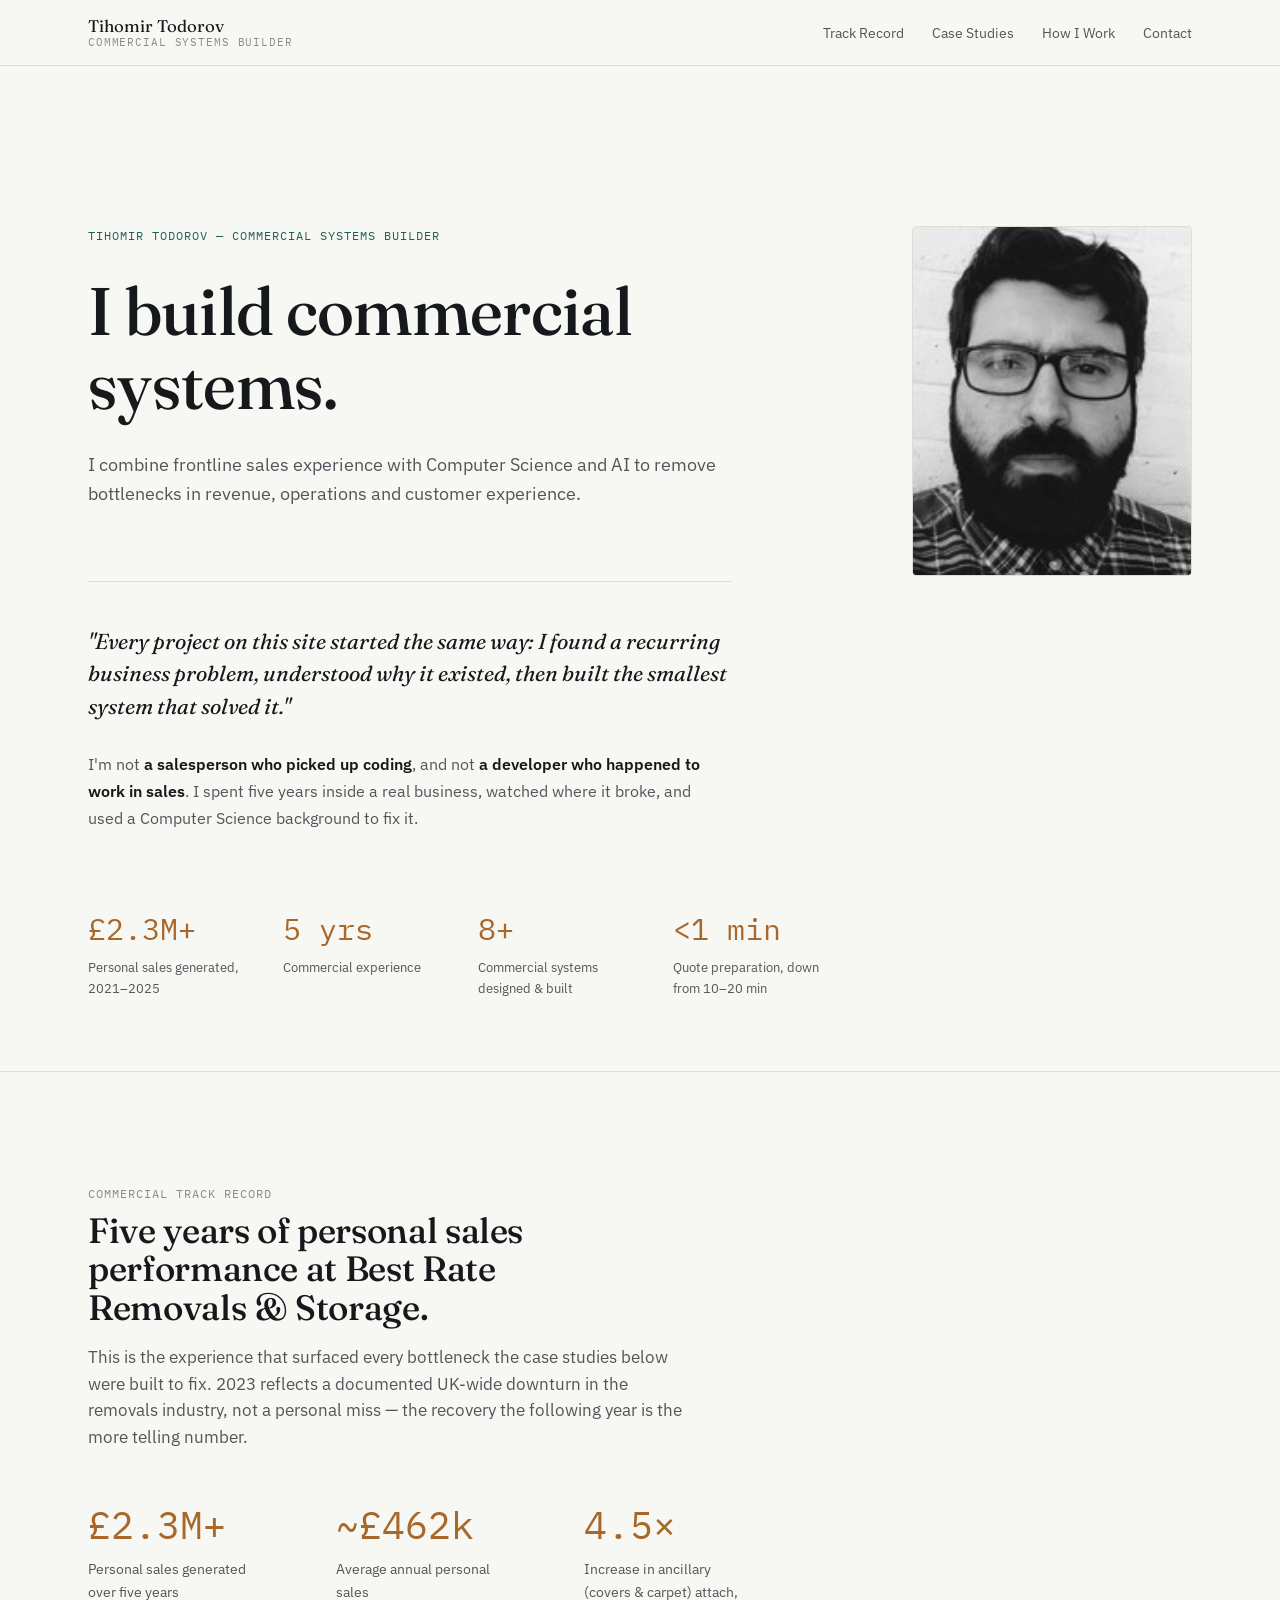
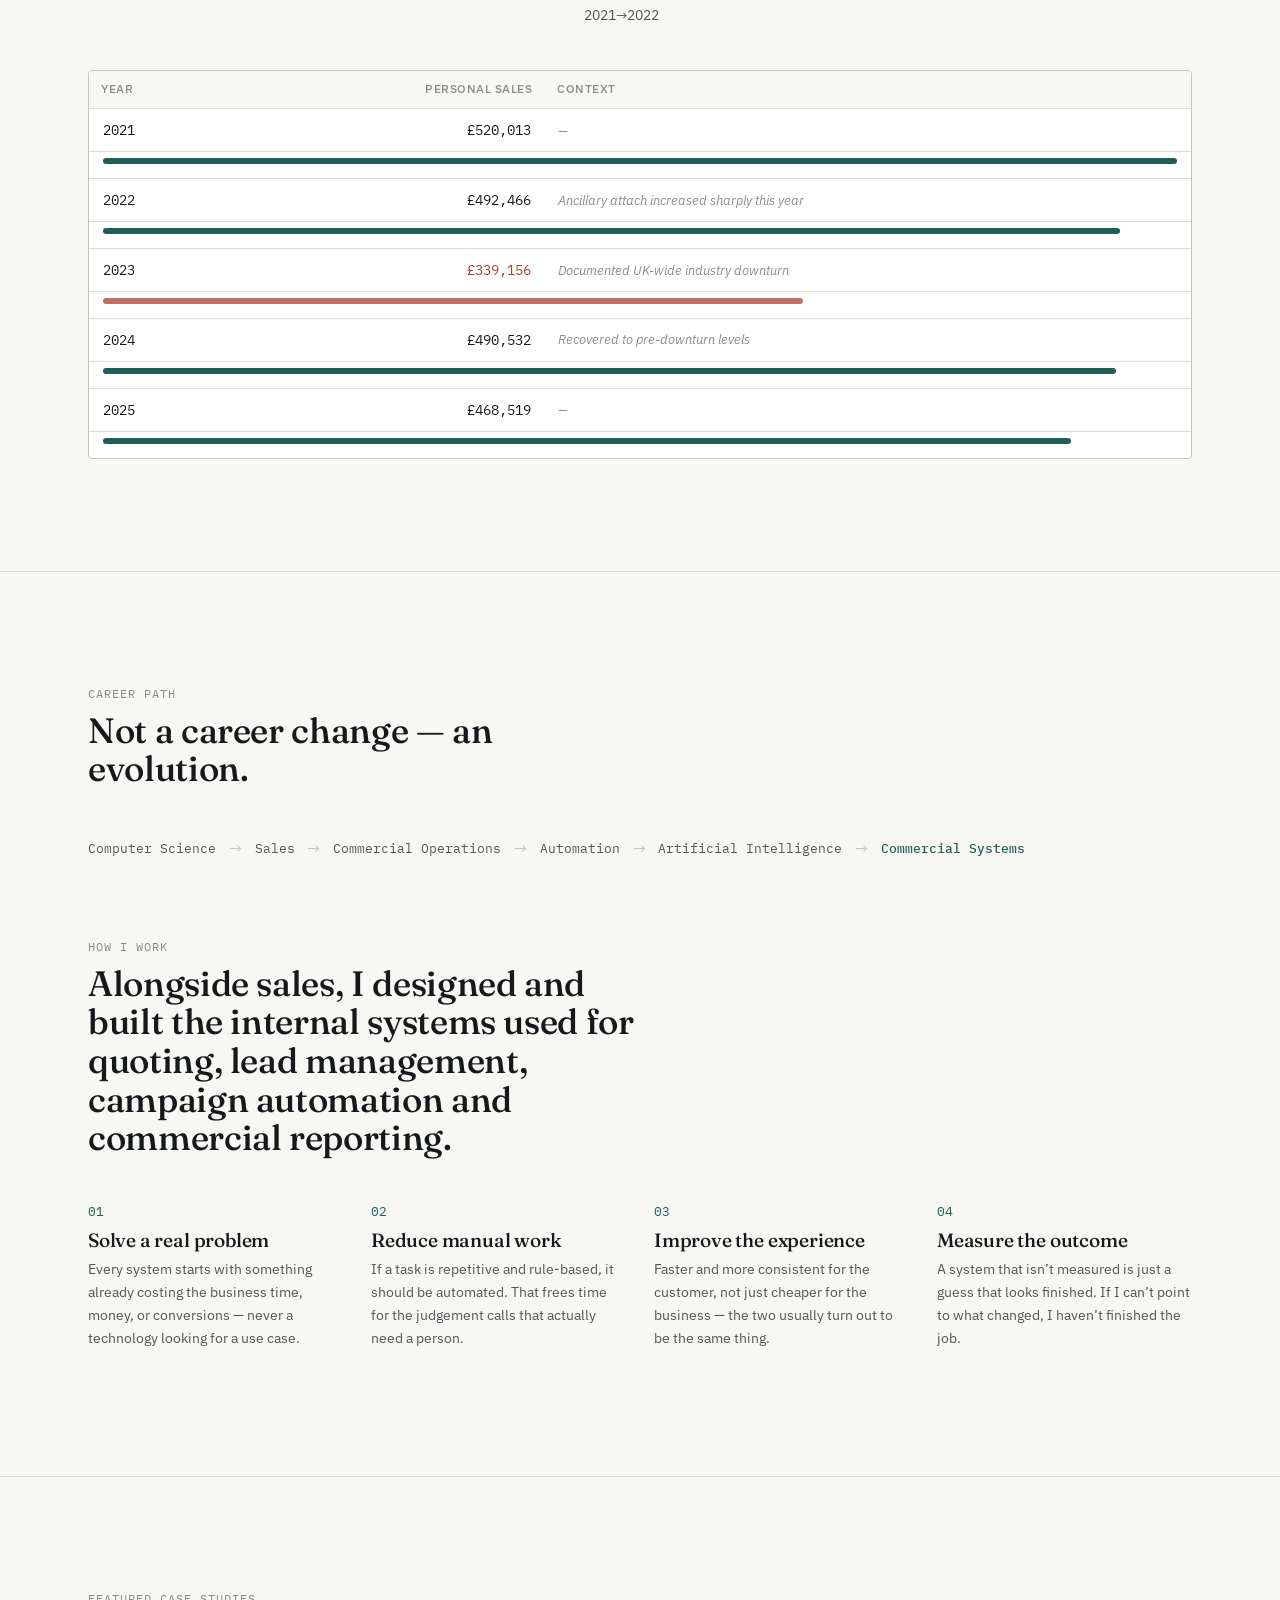
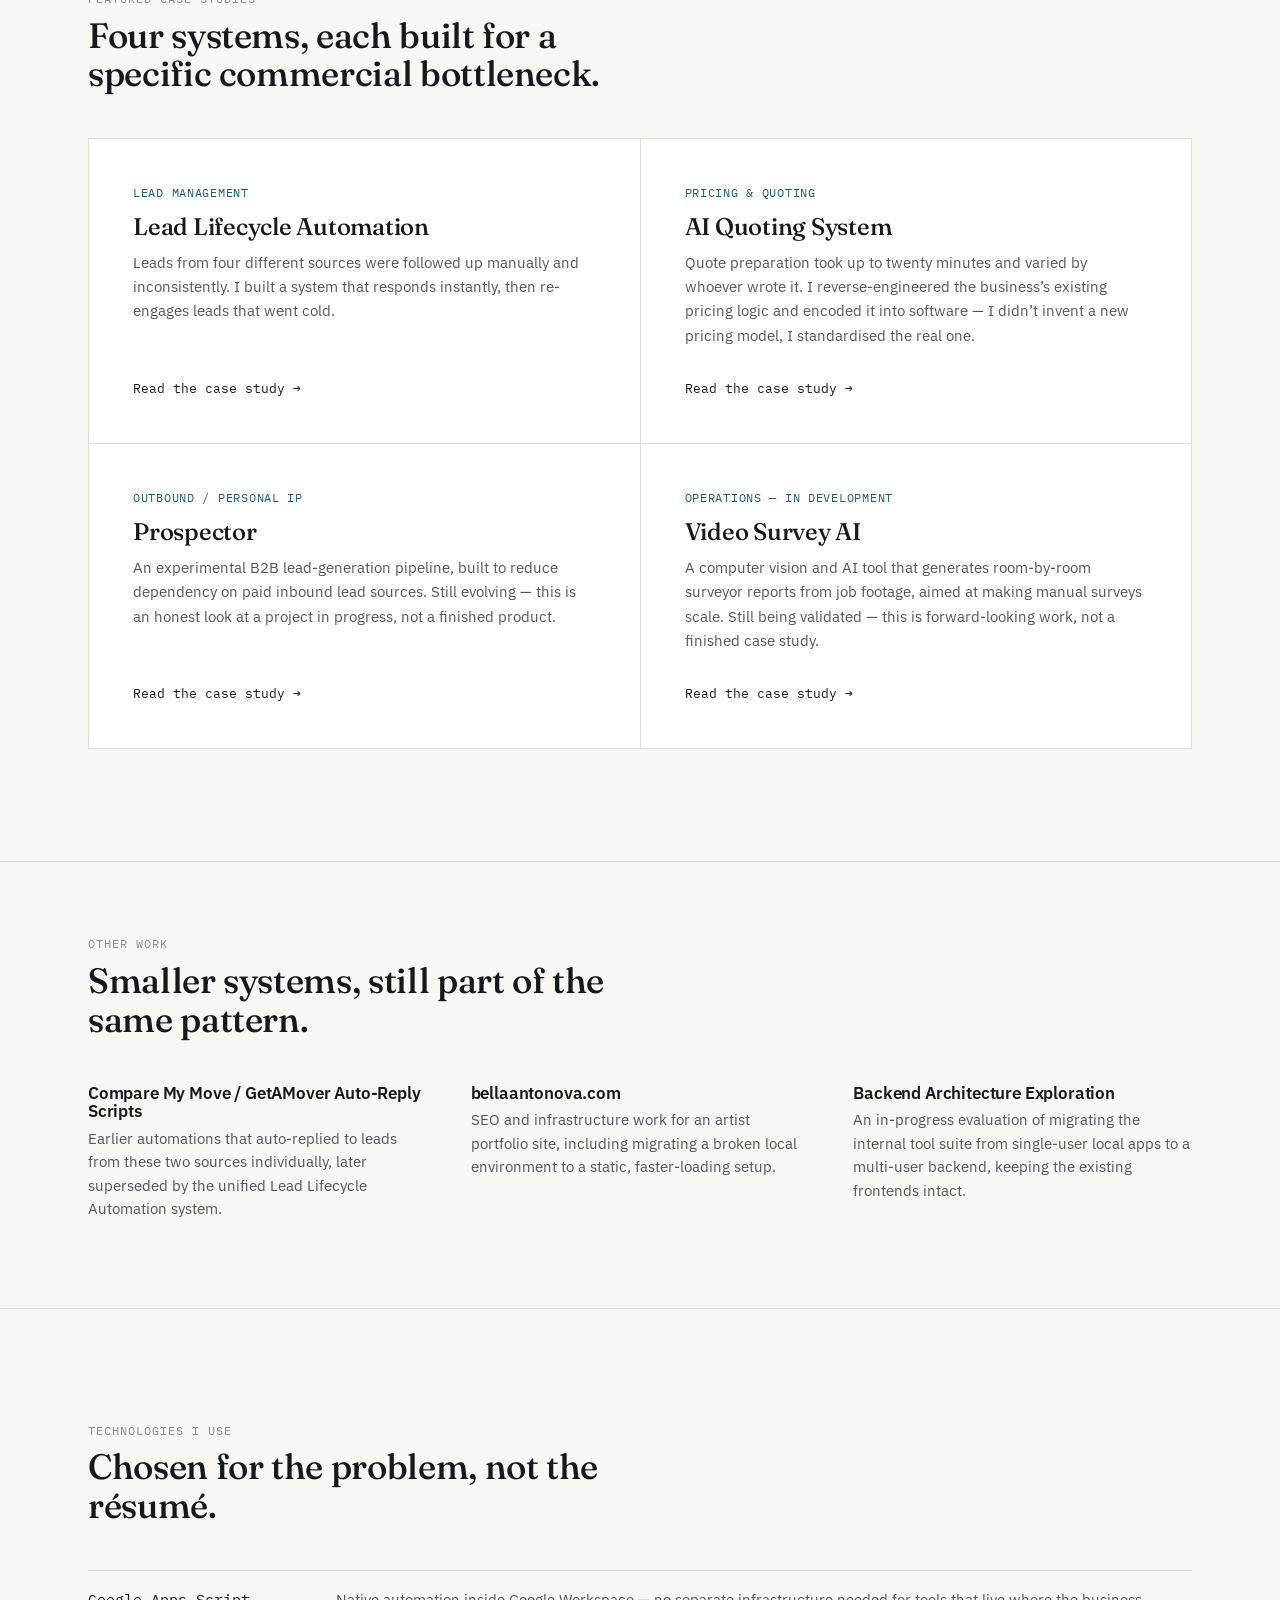
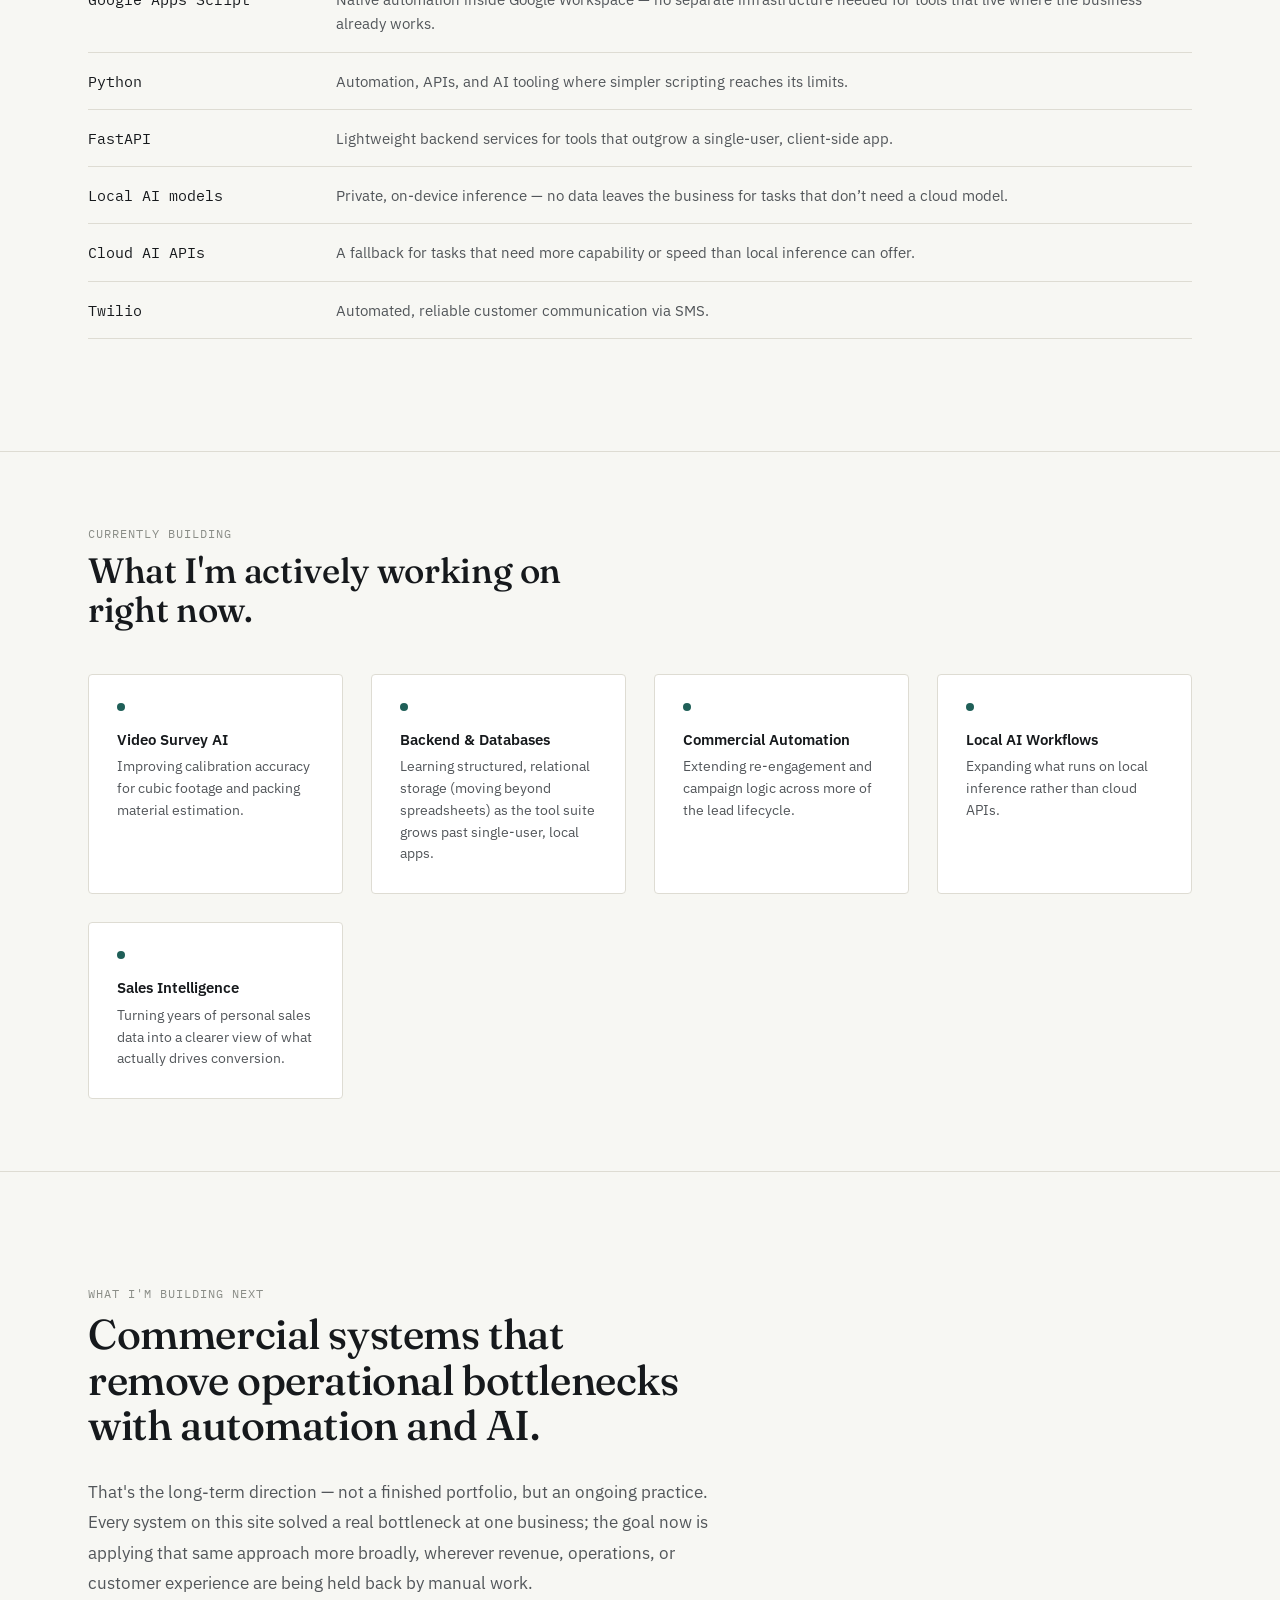
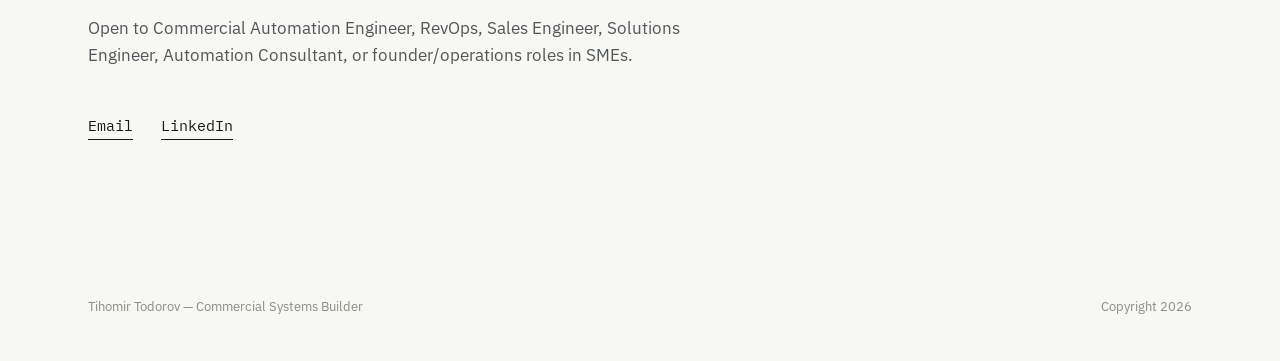
==== index.html @ 0993651b "Fix LinkedIn link to include HTTPS" ====
<!DOCTYPE html>
<html lang="en">
<head>
<meta charset="UTF-8" />
<meta name="viewport" content="width=device-width, initial-scale=1.0" />
<title>Tihomir Todorov — Commercial Systems Builder</title>
<meta name="description" content="I combine frontline sales experience with Computer Science and AI to remove bottlenecks in revenue, operations and customer experience." />
<link rel="preconnect" href="https://fonts.googleapis.com">
<link rel="preconnect" href="https://fonts.gstatic.com" crossorigin>
<link href="https://fonts.googleapis.com/css2?family=Fraunces:opsz,wght@9..144,400;9..144,500;9..144,600&family=IBM+Plex+Sans:wght@400;500;600&family=IBM+Plex+Mono:wght@400;500&display=swap" rel="stylesheet">
<link rel="stylesheet" href="styles/tokens.css">
<link rel="stylesheet" href="styles/global.css">
</head>
<body>
<header class="site-nav">
  <div class="site-nav__inner">
    <a class="site-nav__logo" href="index.html">Tihomir Todorov<span class="site-nav__logo-sub">Commercial Systems Builder</span></a>
    <ul class="site-nav__links">
      <li><a href="index.html#track-record">Track Record</a></li>
      <li><a href="index.html#case-studies">Case Studies</a></li>
      <li><a href="index.html#how-i-work">How I Work</a></li>
      <li><a href="index.html#contact">Contact</a></li>
    </ul>
  </div>
</header>

<section class="hero">
  <div class="container hero__grid">
    <div>
      <p class="hero__eyebrow">Tihomir Todorov — Commercial Systems Builder</p>
      <h1 class="hero__headline">I build commercial systems.</h1>
      <p class="hero__subhead">I combine frontline sales experience with Computer Science and AI to remove bottlenecks in revenue, operations and customer experience.</p>
      <p class="hero__thesis">"Every project on this site started the same way: I found a recurring business problem, understood why it existed, then built the smallest system that solved it."</p>
      <p class="hero__differentiator">I'm not <strong>a salesperson who picked up coding</strong>, and not <strong>a developer who happened to work in sales</strong>. I spent five years inside a real business, watched where it broke, and used a Computer Science background to fix it.</p>
      <div class="metric-strip">
        <div class="metric"><div class="metric__value">£2.3M+</div><div class="metric__label">Personal sales generated, 2021–2025</div></div>
        <div class="metric"><div class="metric__value">5 yrs</div><div class="metric__label">Commercial experience</div></div>
        <div class="metric"><div class="metric__value">8+</div><div class="metric__label">Commercial systems designed &amp; built</div></div>
        <div class="metric"><div class="metric__value">&lt;1 min</div><div class="metric__label">Quote preparation, down from 10–20 min</div></div>
      </div>
    </div>
    <div class="hero__portrait">
      <img src="assets/portrait.jpg" alt="Tihomir Todorov" onerror="this.parentElement.style.background='var(--paper-raised)'; this.remove();" />
    </div>
  </div>
</section>

<section class="section" id="track-record">
  <div class="container">
    <p class="section__eyebrow reveal">Commercial Track Record</p>
    <h2 class="section__title reveal">Five years of personal sales performance at Best Rate Removals &amp; Storage.</h2>
    <p class="section__intro reveal">This is the experience that surfaced every bottleneck the case studies below were built to fix. 2023 reflects a documented UK-wide downturn in the removals industry, not a personal miss — the recovery the following year is the more telling number.</p>
    <div class="headline-stat reveal">
      <div><div class="headline-stat__value">£2.3M+</div><div class="headline-stat__label">Personal sales generated over five years</div></div>
      <div><div class="headline-stat__value">~£462k</div><div class="headline-stat__label">Average annual personal sales</div></div>
      <div><div class="headline-stat__value">4.5×</div><div class="headline-stat__label">Increase in ancillary (covers &amp; carpet) attach, 2021→2022</div></div>
    </div>
    <div class="ledger reveal">
    <table>
      <thead>
        <tr>
          <th>Year</th>
          <th style="text-align:right">Personal sales</th>
          <th>Context</th>
        </tr>
      </thead>
      <tbody>
        <tr class="">
      <td>2021</td>
      <td class="num sales">£520,013</td>
      <td class="ledger-note">—</td>
    </tr>
    <tr class="ledger-bar-row">
      <td colspan="3"><div class="ledger-bar " style="width:100.0%"></div></td>
    </tr>
<tr class="">
      <td>2022</td>
      <td class="num sales">£492,466</td>
      <td class="ledger-note">Ancillary attach increased sharply this year</td>
    </tr>
    <tr class="ledger-bar-row">
      <td colspan="3"><div class="ledger-bar " style="width:94.7%"></div></td>
    </tr>
<tr class="is-down">
      <td>2023</td>
      <td class="num sales">£339,156</td>
      <td class="ledger-note">Documented UK-wide industry downturn</td>
    </tr>
    <tr class="ledger-bar-row">
      <td colspan="3"><div class="ledger-bar is-down" style="width:65.2%"></div></td>
    </tr>
<tr class="">
      <td>2024</td>
      <td class="num sales">£490,532</td>
      <td class="ledger-note">Recovered to pre-downturn levels</td>
    </tr>
    <tr class="ledger-bar-row">
      <td colspan="3"><div class="ledger-bar " style="width:94.3%"></div></td>
    </tr>
<tr class="">
      <td>2025</td>
      <td class="num sales">£468,519</td>
      <td class="ledger-note">—</td>
    </tr>
    <tr class="ledger-bar-row">
      <td colspan="3"><div class="ledger-bar " style="width:90.1%"></div></td>
    </tr>
      </tbody>
    </table>
  </div>
  </div>
</section>

<section class="section" id="how-i-work">
  <div class="container">
    <p class="section__eyebrow reveal">Career Path</p>
    <h2 class="section__title reveal">Not a career change — an evolution.</h2>
    <div class="timeline reveal">
    <span class="timeline-step ">Computer Science</span><span class="timeline-arrow" aria-hidden="true">→</span><span class="timeline-step ">Sales</span><span class="timeline-arrow" aria-hidden="true">→</span><span class="timeline-step ">Commercial Operations</span><span class="timeline-arrow" aria-hidden="true">→</span><span class="timeline-step ">Automation</span><span class="timeline-arrow" aria-hidden="true">→</span><span class="timeline-step ">Artificial Intelligence</span><span class="timeline-arrow" aria-hidden="true">→</span><span class="timeline-step timeline-step--current">Commercial Systems</span>
  </div>
    <p class="section__eyebrow reveal" style="margin-top:var(--space-5)">How I Work</p>
    <h2 class="section__title reveal">Alongside sales, I designed and built the internal systems used for quoting, lead management, campaign automation and commercial reporting.</h2>
    <div class="principles">
      <div class="reveal">
        <div class="principle__index">01</div>
        <h3 class="principle__title">Solve a real problem</h3>
        <p class="principle__body">Every system starts with something already costing the business time, money, or conversions — never a technology looking for a use case.</p>
      </div>
<div class="reveal">
        <div class="principle__index">02</div>
        <h3 class="principle__title">Reduce manual work</h3>
        <p class="principle__body">If a task is repetitive and rule-based, it should be automated. That frees time for the judgement calls that actually need a person.</p>
      </div>
<div class="reveal">
        <div class="principle__index">03</div>
        <h3 class="principle__title">Improve the experience</h3>
        <p class="principle__body">Faster and more consistent for the customer, not just cheaper for the business — the two usually turn out to be the same thing.</p>
      </div>
<div class="reveal">
        <div class="principle__index">04</div>
        <h3 class="principle__title">Measure the outcome</h3>
        <p class="principle__body">A system that isn’t measured is just a guess that looks finished. If I can’t point to what changed, I haven’t finished the job.</p>
      </div>
    </div>
  </div>
</section>

<section class="section" id="case-studies">
  <div class="container">
    <p class="section__eyebrow reveal">Featured Case Studies</p>
    <h2 class="section__title reveal">Four systems, each built for a specific commercial bottleneck.</h2>
    <div class="case-grid">
      <a class="case-card" href="work/lead-lifecycle-automation.html">
    <span class="case-card__tag">Lead Management</span>
    <h3 class="case-card__title">Lead Lifecycle Automation</h3>
    <p class="case-card__dek">Leads from four different sources were followed up manually and inconsistently. I built a system that responds instantly, then re-engages leads that went cold.</p>
    <span class="case-card__cta">Read the case study →</span>
  </a>
<a class="case-card" href="work/ai-quoting-system.html">
    <span class="case-card__tag">Pricing & Quoting</span>
    <h3 class="case-card__title">AI Quoting System</h3>
    <p class="case-card__dek">Quote preparation took up to twenty minutes and varied by whoever wrote it. I reverse-engineered the business’s existing pricing logic and encoded it into software — I didn’t invent a new pricing model, I standardised the real one.</p>
    <span class="case-card__cta">Read the case study →</span>
  </a>
<a class="case-card" href="work/prospector.html">
    <span class="case-card__tag">Outbound / Personal IP</span>
    <h3 class="case-card__title">Prospector</h3>
    <p class="case-card__dek">An experimental B2B lead-generation pipeline, built to reduce dependency on paid inbound lead sources. Still evolving — this is an honest look at a project in progress, not a finished product.</p>
    <span class="case-card__cta">Read the case study →</span>
  </a>
<a class="case-card" href="work/video-survey-ai.html">
    <span class="case-card__tag">Operations — In Development</span>
    <h3 class="case-card__title">Video Survey AI</h3>
    <p class="case-card__dek">A computer vision and AI tool that generates room-by-room surveyor reports from job footage, aimed at making manual surveys scale. Still being validated — this is forward-looking work, not a finished case study.</p>
    <span class="case-card__cta">Read the case study →</span>
  </a>
    </div>
  </div>
</section>

<section class="section section--tight">
  <div class="container">
    <p class="section__eyebrow reveal">Other Work</p>
    <h2 class="section__title reveal">Smaller systems, still part of the same pattern.</h2>
    <div class="other-grid">
      <div class="reveal"><h3 class="other-item__title">Compare My Move / GetAMover Auto-Reply Scripts</h3><p class="other-item__body">Earlier automations that auto-replied to leads from these two sources individually, later superseded by the unified Lead Lifecycle Automation system.</p></div>
<div class="reveal"><h3 class="other-item__title">bellaantonova.com</h3><p class="other-item__body">SEO and infrastructure work for an artist portfolio site, including migrating a broken local environment to a static, faster-loading setup.</p></div>
<div class="reveal"><h3 class="other-item__title">Backend Architecture Exploration</h3><p class="other-item__body">An in-progress evaluation of migrating the internal tool suite from single-user local apps to a multi-user backend, keeping the existing frontends intact.</p></div>
    </div>
  </div>
</section>

<section class="section">
  <div class="container">
    <p class="section__eyebrow reveal">Technologies I Use</p>
    <h2 class="section__title reveal">Chosen for the problem, not the résumé.</h2>
    <div class="tech-list">
      <div class="tech-item reveal"><div class="tech-item__name">Google Apps Script</div><div class="tech-item__reason">Native automation inside Google Workspace — no separate infrastructure needed for tools that live where the business already works.</div></div>
<div class="tech-item reveal"><div class="tech-item__name">Python</div><div class="tech-item__reason">Automation, APIs, and AI tooling where simpler scripting reaches its limits.</div></div>
<div class="tech-item reveal"><div class="tech-item__name">FastAPI</div><div class="tech-item__reason">Lightweight backend services for tools that outgrow a single-user, client-side app.</div></div>
<div class="tech-item reveal"><div class="tech-item__name">Local AI models</div><div class="tech-item__reason">Private, on-device inference — no data leaves the business for tasks that don’t need a cloud model.</div></div>
<div class="tech-item reveal"><div class="tech-item__name">Cloud AI APIs</div><div class="tech-item__reason">A fallback for tasks that need more capability or speed than local inference can offer.</div></div>
<div class="tech-item reveal"><div class="tech-item__name">Twilio</div><div class="tech-item__reason">Automated, reliable customer communication via SMS.</div></div>
    </div>
  </div>
</section>

<section class="section section--tight">
  <div class="container">
    <p class="section__eyebrow reveal">Currently Building</p>
    <h2 class="section__title reveal">What I'm actively working on right now.</h2>
    <div class="building-grid">
      <div class="building-item reveal"><div class="building-item__dot"></div><div class="building-item__title">Video Survey AI</div><div class="building-item__body">Improving calibration accuracy for cubic footage and packing material estimation.</div></div>
<div class="building-item reveal"><div class="building-item__dot"></div><div class="building-item__title">Backend & Databases</div><div class="building-item__body">Learning structured, relational storage (moving beyond spreadsheets) as the tool suite grows past single-user, local apps.</div></div>
<div class="building-item reveal"><div class="building-item__dot"></div><div class="building-item__title">Commercial Automation</div><div class="building-item__body">Extending re-engagement and campaign logic across more of the lead lifecycle.</div></div>
<div class="building-item reveal"><div class="building-item__dot"></div><div class="building-item__title">Local AI Workflows</div><div class="building-item__body">Expanding what runs on local inference rather than cloud APIs.</div></div>
<div class="building-item reveal"><div class="building-item__dot"></div><div class="building-item__title">Sales Intelligence</div><div class="building-item__body">Turning years of personal sales data into a clearer view of what actually drives conversion.</div></div>
    </div>
  </div>
</section>

<section class="section contact" id="contact" style="border-bottom:none">
  <div class="container">
    <p class="section__eyebrow reveal">What I'm Building Next</p>
    <h2 class="contact__title reveal">Commercial systems that remove operational bottlenecks with automation and AI.</h2>
    <p class="contact__vision reveal">That's the long-term direction — not a finished portfolio, but an ongoing practice. Every system on this site solved a real bottleneck at one business; the goal now is applying that same approach more broadly, wherever revenue, operations, or customer experience are being held back by manual work.</p>
    <p class="section__intro reveal">Open to Commercial Automation Engineer, RevOps, Sales Engineer, Solutions Engineer, Automation Consultant, or founder/operations roles in SMEs.</p>
    <div class="contact__links reveal">
      <a href="mailto:tihomirvtodorov09@gmail.com">Email</a>
      <a href="https://www.linkedin.com/in/tihomir-todorov1" target="_blank" rel="noreferrer">LinkedIn</a>
    </div>
  </div>
</section>

<footer class="footer">
  <div class="container footer__inner">
    <span>Tihomir Todorov — Commercial Systems Builder</span>
    <span>Copyright 2026</span>
  </div>
</footer>
<script src="assets/app.js" defer></script>
</body>
</html>
---- styles/tokens.css ----
:root {
  /* Color */
  --paper: #F7F7F3;
  --paper-raised: #FFFFFF;
  --ink: #16191C;
  --ink-soft: #52565A;
  --ink-faint: #8A8D87;
  --signal: #1F5F58;
  --signal-soft: #E4EEEC;
  --ledger: #A8672B;
  --ledger-soft: #F5EBDF;
  --line: #DEDCD3;
  --line-strong: #C7C4B8;
  --down: #A8402F;

  /* Type */
  --font-display: 'Fraunces', Georgia, serif;
  --font-body: 'IBM Plex Sans', -apple-system, sans-serif;
  --font-mono: 'IBM Plex Mono', 'SF Mono', monospace;

  /* Scale */
  --space-1: 0.5rem;
  --space-2: 1rem;
  --space-3: 1.75rem;
  --space-4: 2.75rem;
  --space-5: 4.5rem;
  --space-6: 7rem;
  --space-7: 10rem;
  --space-8: 13rem;

  --radius: 4px;
  --max-width: 1160px;
  --measure: 62ch;
}

@media (prefers-color-scheme: dark) {
  /* Intentionally not implementing a dark mode variant right now —
     the editorial paper/ledger concept is the design, not a theme toggle. */
}
---- styles/global.css ----
@import './tokens.css';

* { box-sizing: border-box; }
html { scroll-behavior: smooth; }
@media (prefers-reduced-motion: reduce) {
  html { scroll-behavior: auto; }
  *, *::before, *::after { animation-duration: 0.001ms !important; transition-duration: 0.001ms !important; }
}

body {
  margin: 0;
  background: var(--paper);
  color: var(--ink);
  font-family: var(--font-body);
  font-size: 16px;
  line-height: 1.6;
  -webkit-font-smoothing: antialiased;
}

h1, h2, h3, h4 {
  font-family: var(--font-display);
  font-weight: 500;
  line-height: 1.1;
  margin: 0;
  letter-spacing: -0.01em;
}

p { margin: 0 0 1em; }
a { color: inherit; }
a:focus-visible, button:focus-visible, input:focus-visible {
  outline: 2px solid var(--signal);
  outline-offset: 3px;
}

.container {
  max-width: var(--max-width);
  margin: 0 auto;
  padding: 0 var(--space-3);
}

/* ---------- Nav ---------- */
.site-nav {
  position: sticky;
  top: 0;
  z-index: 10;
  background: rgba(247, 247, 243, 0.92);
  backdrop-filter: blur(6px);
  border-bottom: 1px solid var(--line);
}
.site-nav__inner {
  display: flex;
  align-items: center;
  justify-content: space-between;
  padding: var(--space-2) var(--space-3);
  max-width: var(--max-width);
  margin: 0 auto;
}
.site-nav__logo {
  font-family: var(--font-display);
  font-size: 1.05rem;
  text-decoration: none;
  color: var(--ink);
  display: flex;
  flex-direction: column;
  line-height: 1.2;
}
.site-nav__logo-sub {
  font-family: var(--font-mono);
  font-size: 0.68rem;
  text-transform: uppercase;
  letter-spacing: 0.08em;
  color: var(--ink-faint);
}
.site-nav__links {
  display: flex;
  gap: var(--space-3);
  list-style: none;
  margin: 0;
  padding: 0;
}
.site-nav__links a {
  text-decoration: none;
  font-size: 0.9rem;
  color: var(--ink-soft);
  position: relative;
  padding-bottom: 2px;
}
.site-nav__links a::after {
  content: '';
  position: absolute;
  left: 0;
  bottom: 0;
  width: 0;
  height: 1px;
  background: var(--signal);
  transition: width 0.2s ease;
}
.site-nav__links a:hover { color: var(--ink); }
.site-nav__links a:hover::after { width: 100%; }

/* ---------- Hero ---------- */
.hero {
  padding: var(--space-7) 0 var(--space-5);
  border-bottom: 1px solid var(--line);
}
.hero__grid {
  display: grid;
  grid-template-columns: 1fr 280px;
  gap: var(--space-5);
  align-items: start;
}
@media (max-width: 860px) {
  .hero__grid { grid-template-columns: 1fr; }
  .hero__portrait { display: none; }
}
.hero__portrait {
  width: 100%;
  aspect-ratio: 4 / 5;
  border-radius: var(--radius);
  overflow: hidden;
  background: var(--paper-raised);
  border: 1px solid var(--line);
}
.hero__portrait img {
  width: 100%;
  height: 100%;
  object-fit: cover;
  filter: grayscale(1) contrast(1.05);
  display: block;
}
.hero__name {
  font-size: clamp(1.6rem, 3vw, 2rem);
  letter-spacing: -0.01em;
}
.hero__role {
  font-family: var(--font-mono);
  font-size: 0.85rem;
  text-transform: uppercase;
  letter-spacing: 0.08em;
  color: var(--signal);
  margin-top: 0.4em;
}
.hero__eyebrow {
  font-family: var(--font-mono);
  font-size: 0.78rem;
  text-transform: uppercase;
  letter-spacing: 0.08em;
  color: var(--signal);
  margin-bottom: var(--space-2);
}
.hero__headline {
  margin-top: var(--space-3);
  font-size: clamp(2.4rem, 6vw, 4.2rem);
  max-width: 16ch;
}
.hero__subhead {
  margin-top: var(--space-3);
  max-width: var(--measure);
  font-size: 1.15rem;
  color: var(--ink-soft);
}
.hero__thesis {
  margin-top: var(--space-5);
  padding-top: var(--space-4);
  border-top: 1px solid var(--line);
  font-family: var(--font-display);
  font-style: italic;
  font-size: 1.35rem;
  line-height: 1.5;
  max-width: 46ch;
  color: var(--ink);
}
.hero__differentiator {
  margin-top: var(--space-3);
  max-width: var(--measure);
  font-size: 1rem;
  color: var(--ink-soft);
  line-height: 1.7;
}
.hero__differentiator strong { color: var(--ink); font-weight: 600; }

/* ---------- Metric strip ---------- */
.metric-strip {
  display: grid;
  grid-template-columns: repeat(4, 1fr);
  gap: var(--space-3);
  margin-top: var(--space-5);
}
.metric__value {
  font-family: var(--font-mono);
  font-size: 1.9rem;
  color: var(--ledger);
}
.metric__label {
  font-size: 0.82rem;
  color: var(--ink-soft);
  margin-top: 0.25em;
}
@media (max-width: 720px) {
  .metric-strip { grid-template-columns: repeat(2, 1fr); }
}

/* ---------- Section ---------- */
.section {
  padding: var(--space-6) 0;
  border-bottom: 1px solid var(--line);
}
.section--tight { padding: var(--space-5) 0; }
.section__eyebrow {
  font-family: var(--font-mono);
  font-size: 0.78rem;
  text-transform: uppercase;
  letter-spacing: 0.08em;
  color: var(--ink-faint);
  margin-bottom: var(--space-1);
}
.section__title {
  font-size: clamp(1.6rem, 3vw, 2.2rem);
  max-width: 24ch;
}
.section__intro {
  margin-top: var(--space-2);
  max-width: 60ch;
  color: var(--ink-soft);
  font-size: 1.05rem;
}

/* ---------- Track record (ledger table) ---------- */
.ledger {
  margin-top: var(--space-4);
  border: 1px solid var(--line-strong);
  border-radius: var(--radius);
  overflow: hidden;
  background: var(--paper-raised);
}
.ledger table {
  width: 100%;
  border-collapse: collapse;
  font-family: var(--font-mono);
  font-size: 0.88rem;
}
.ledger th {
  text-align: left;
  font-family: var(--font-body);
  font-weight: 500;
  font-size: 0.78rem;
  text-transform: uppercase;
  letter-spacing: 0.04em;
  color: var(--ink-faint);
  padding: 0.7em 1em;
  border-bottom: 1px solid var(--line);
  background: var(--paper);
}
.ledger td {
  padding: 0.7em 1em;
  border-bottom: 1px solid var(--line);
  white-space: nowrap;
}
.ledger tr:last-child td { border-bottom: none; }
.ledger td.num { text-align: right; }
.ledger tr.is-down td.sales { color: var(--down); }
.ledger-note {
  font-family: var(--font-body);
  font-size: 0.82rem;
  color: var(--ink-faint);
  font-style: italic;
}
.ledger-bar-row td { padding: 0.4em 1em 1em; }
.ledger-bar {
  height: 6px;
  border-radius: 3px;
  background: var(--signal);
}
.ledger-bar.is-down { background: var(--down); opacity: 0.75; }

.headline-stat {
  display: flex;
  gap: var(--space-5);
  margin-top: var(--space-4);
  flex-wrap: wrap;
}
.headline-stat__value {
  font-family: var(--font-mono);
  font-size: 2.4rem;
  color: var(--ledger);
}
.headline-stat__label {
  font-size: 0.9rem;
  color: var(--ink-soft);
  max-width: 22ch;
}

/* ---------- Case study cards ---------- */
.case-grid {
  margin-top: var(--space-4);
  display: grid;
  grid-template-columns: repeat(2, 1fr);
  gap: 1px;
  background: var(--line);
  border: 1px solid var(--line);
}
@media (max-width: 780px) {
  .case-grid { grid-template-columns: 1fr; }
}
.case-card {
  background: var(--paper-raised);
  padding: var(--space-4);
  text-decoration: none;
  color: var(--ink);
  display: flex;
  flex-direction: column;
  transition: transform 0.2s ease, box-shadow 0.2s ease, background 0.2s ease;
  position: relative;
}
.case-card:hover {
  background: var(--paper-raised);
  transform: translateY(-3px);
  box-shadow: 0 12px 24px -16px rgba(22, 25, 28, 0.25);
  z-index: 1;
}
.case-card:hover .case-card__cta { color: var(--signal); }
.case-card__cta { transition: color 0.15s ease; }
.case-card__tag {
  font-family: var(--font-mono);
  font-size: 0.75rem;
  text-transform: uppercase;
  letter-spacing: 0.06em;
  color: var(--signal);
}
.case-card__title {
  font-size: 1.5rem;
  margin-top: 0.5em;
}
.case-card__dek {
  margin-top: 0.6em;
  color: var(--ink-soft);
  font-size: 0.95rem;
  flex-grow: 1;
}
.case-card__cta {
  margin-top: var(--space-2);
  font-family: var(--font-mono);
  font-size: 0.82rem;
  color: var(--ink);
}

/* ---------- Other work grid ---------- */
.other-grid {
  margin-top: var(--space-4);
  display: grid;
  grid-template-columns: repeat(3, 1fr);
  gap: var(--space-4);
}
@media (max-width: 780px) {
  .other-grid { grid-template-columns: 1fr; }
}
.other-item__title {
  font-size: 1.05rem;
  font-family: var(--font-body);
  font-weight: 600;
}
.other-item__body {
  margin-top: 0.4em;
  font-size: 0.92rem;
  color: var(--ink-soft);
}

/* ---------- Tech list ---------- */
.tech-list {
  margin-top: var(--space-4);
  display: flex;
  flex-direction: column;
}
.tech-item {
  display: grid;
  grid-template-columns: 220px 1fr;
  gap: var(--space-3);
  padding: var(--space-2) 0;
  border-top: 1px solid var(--line);
}
.tech-item:last-child { border-bottom: 1px solid var(--line); }
.tech-item__name {
  font-family: var(--font-mono);
  font-size: 0.95rem;
  color: var(--ink);
}
.tech-item__reason {
  color: var(--ink-soft);
  font-size: 0.95rem;
}
@media (max-width: 640px) {
  .tech-item { grid-template-columns: 1fr; gap: 0.3em; }
}

/* ---------- Currently building ---------- */
.building-grid {
  margin-top: var(--space-4);
  display: grid;
  grid-template-columns: repeat(auto-fit, minmax(200px, 1fr));
  gap: var(--space-3);
}
@media (max-width: 780px) {
  .building-grid { grid-template-columns: repeat(2, 1fr); }
}
.building-item {
  border: 1px solid var(--line);
  border-radius: var(--radius);
  padding: var(--space-3);
  background: var(--paper-raised);
  transition: transform 0.2s ease, box-shadow 0.2s ease;
}
.building-item:hover {
  transform: translateY(-2px);
  box-shadow: 0 10px 20px -16px rgba(22, 25, 28, 0.3);
}
.building-item__dot {
  width: 8px;
  height: 8px;
  border-radius: 50%;
  background: var(--signal);
  margin-bottom: var(--space-2);
}
.building-item__title {
  font-family: var(--font-body);
  font-weight: 600;
  font-size: 0.95rem;
}
.building-item__body {
  margin-top: 0.4em;
  font-size: 0.85rem;
  color: var(--ink-soft);
}

/* ---------- How I Work ---------- */
.principles {
  margin-top: var(--space-4);
  display: grid;
  grid-template-columns: repeat(4, 1fr);
  gap: var(--space-3);
}
@media (max-width: 780px) {
  .principles { grid-template-columns: repeat(2, 1fr); }
}
.principle__index {
  font-family: var(--font-mono);
  font-size: 0.8rem;
  color: var(--signal);
}
.principle__title {
  font-family: var(--font-display);
  font-size: 1.2rem;
  margin-top: 0.4em;
}
.principle__body {
  margin-top: 0.4em;
  font-size: 0.9rem;
  color: var(--ink-soft);
}

/* ---------- Case study page: the schematic spine ---------- */
.case-header {
  padding: var(--space-6) 0 var(--space-5);
  border-bottom: 1px solid var(--line);
}
.case-header__back {
  font-family: var(--font-mono);
  font-size: 0.82rem;
  color: var(--ink-soft);
  text-decoration: none;
}
.case-header__back:hover { color: var(--ink); }
.case-header__tag {
  font-family: var(--font-mono);
  font-size: 0.8rem;
  text-transform: uppercase;
  letter-spacing: 0.06em;
  color: var(--signal);
  margin-top: var(--space-3);
}
.case-header__title {
  font-size: clamp(2rem, 5vw, 3rem);
  margin-top: 0.3em;
  max-width: 20ch;
}
.case-header__dek {
  margin-top: var(--space-2);
  max-width: 56ch;
  font-size: 1.1rem;
  color: var(--ink-soft);
}

.spine {
  padding: var(--space-5) 0;
}
.stage {
  display: grid;
  grid-template-columns: 24px 1fr;
  gap: var(--space-4);
  padding-bottom: var(--space-5);
}
.stage:last-child { padding-bottom: 0; }
.stage__rail {
  display: flex;
  flex-direction: column;
  align-items: center;
}
.stage__node {
  width: 11px;
  height: 11px;
  border-radius: 50%;
  background: var(--signal);
  border: 2px solid var(--paper);
  box-shadow: 0 0 0 1px var(--signal);
  flex-shrink: 0;
  margin-top: 0.3em;
}
.stage__line {
  width: 2px;
  flex-grow: 1;
  background: var(--line-strong);
  margin-top: 6px;
}
.stage__label {
  font-family: var(--font-mono);
  font-size: 0.8rem;
  text-transform: uppercase;
  letter-spacing: 0.06em;
  color: var(--ink-faint);
}
.stage__title {
  font-size: 1.5rem;
  margin-top: 0.3em;
}
.stage__body {
  margin-top: var(--space-2);
  max-width: var(--measure);
  color: var(--ink-soft);
  font-size: 1.02rem;
  line-height: 1.75;
}
.stage--outcome .stage__title,
.stage--lessons .stage__title { color: var(--signal); }

@media (max-width: 640px) {
  .spine { gap: var(--space-2); }
  .spine__rail { width: 16px; }
}

/* ---------- Closing / What's Next ---------- */
.contact {
  text-align: left;
}
.contact__title {
  font-size: clamp(1.8rem, 4vw, 2.6rem);
  max-width: 22ch;
}
.contact__vision {
  margin-top: var(--space-3);
  max-width: var(--measure);
  font-size: 1.08rem;
  color: var(--ink-soft);
  line-height: 1.75;
}
.contact__links {
  margin-top: var(--space-4);
  display: flex;
  gap: var(--space-3);
  flex-wrap: wrap;
}
.contact__links a {
  font-family: var(--font-mono);
  font-size: 0.95rem;
  text-decoration: none;
  border-bottom: 1px solid var(--ink);
  padding-bottom: 2px;
  transition: color 0.15s ease, border-color 0.15s ease;
}
.contact__links a:hover { color: var(--signal); border-color: var(--signal); }

/* ---------- Footer ---------- */
.footer {
  padding: var(--space-4) 0;
}
.footer__inner {
  display: flex;
  justify-content: space-between;
  font-size: 0.82rem;
  color: var(--ink-faint);
  flex-wrap: wrap;
  gap: var(--space-1);
}

/* ---------- Buttons / links ---------- */
.btn-link {
  display: inline-block;
  font-family: var(--font-mono);
  font-size: 0.88rem;
  text-decoration: none;
  color: var(--ink);
  border-bottom: 1px solid var(--ink);
  padding-bottom: 2px;
}
.btn-link:hover { color: var(--signal); border-color: var(--signal); }

/* ---------- Scroll reveal (restrained fade-up) ---------- */
.reveal {
  opacity: 0;
  transform: translateY(14px);
  transition: opacity 0.6s ease, transform 0.6s ease;
}
.reveal.is-visible {
  opacity: 1;
  transform: translateY(0);
}
@media (prefers-reduced-motion: reduce) {
  .reveal { opacity: 1; transform: none; transition: none; }
}

/* ---------- Outcome summary card (top of each case study) ---------- */
.outcome-card {
  margin-top: var(--space-4);
  border: 1px solid var(--line-strong);
  border-radius: var(--radius);
  background: var(--paper-raised);
  display: grid;
  grid-template-columns: 1fr auto 1fr auto 1fr;
  align-items: center;
}
@media (max-width: 780px) {
  .outcome-card { grid-template-columns: 1fr; }
  .outcome-card__arrow { transform: rotate(90deg); padding: 0.5em 0; }
}
.outcome-card__cell {
  padding: var(--space-3) var(--space-4);
}
.outcome-card__label {
  font-family: var(--font-mono);
  font-size: 0.72rem;
  text-transform: uppercase;
  letter-spacing: 0.06em;
  color: var(--ink-faint);
}
.outcome-card__value {
  margin-top: 0.4em;
  font-size: 1rem;
  color: var(--ink);
  line-height: 1.5;
}
.outcome-card__cell--outcome .outcome-card__value {
  color: var(--signal);
  font-weight: 500;
}
.outcome-card__arrow {
  color: var(--line-strong);
  font-size: 1.1rem;
  padding: 0 var(--space-2);
}

/* ---------- Before / After comparison ---------- */
.compare-grid {
  margin-top: var(--space-2);
  display: grid;
  grid-template-columns: repeat(auto-fit, minmax(220px, 1fr));
  gap: 1px;
  background: var(--line);
  border: 1px solid var(--line);
  border-radius: var(--radius);
  overflow: hidden;
}
.compare-item {
  background: var(--paper-raised);
  padding: var(--space-3);
}
.compare-item__title {
  font-family: var(--font-mono);
  font-size: 0.75rem;
  text-transform: uppercase;
  letter-spacing: 0.05em;
  color: var(--ink-faint);
  margin-bottom: var(--space-2);
}
.compare-item__row {
  display: flex;
  align-items: baseline;
  gap: 0.6em;
  padding: 0.3em 0;
}
.compare-item__row-label {
  font-size: 0.78rem;
  color: var(--ink-faint);
  width: 3.5em;
  flex-shrink: 0;
}
.compare-item__row--before .compare-item__row-value { color: var(--ink-soft); }
.compare-item__row--after .compare-item__row-value { color: var(--signal); font-weight: 500; }

/* ---------- Flow diagram (pure HTML/CSS, no images) ---------- */
.flow-diagram {
  margin: var(--space-2) 0 var(--space-4);
  display: flex;
  flex-wrap: wrap;
  align-items: center;
  gap: 0;
}
.flow-step {
  font-family: var(--font-mono);
  font-size: 0.85rem;
  padding: 0.6em 1em;
  border: 1px solid var(--line-strong);
  border-radius: var(--radius);
  background: var(--paper-raised);
  color: var(--ink);
  white-space: nowrap;
}
.flow-arrow {
  color: var(--ink-faint);
  padding: 0 0.6em;
  font-size: 0.9rem;
}
@media (max-width: 640px) {
  .flow-diagram { flex-direction: column; align-items: flex-start; }
  .flow-arrow { transform: rotate(90deg); padding: 0.2em 0; }
}

/* ---------- Rationale callout ("why this decision") ---------- */
.rationale {
  margin-top: var(--space-3);
  border-left: 2px solid var(--signal);
  padding: 0.9em 0 0.9em var(--space-3);
}
.rationale__q {
  font-family: var(--font-mono);
  font-size: 0.82rem;
  color: var(--signal);
}
.rationale__a {
  margin-top: 0.3em;
  font-size: 0.95rem;
  color: var(--ink-soft);
  line-height: 1.65;
  max-width: var(--measure);
}

/* ---------- Screenshot slot ---------- */
.screenshot-slot {
  margin-top: var(--space-3);
  border: 1px dashed var(--line-strong);
  border-radius: var(--radius);
  padding: var(--space-5) var(--space-3);
  text-align: center;
  color: var(--ink-faint);
  font-size: 0.85rem;
  background: var(--paper);
}
.screenshot-slot img {
  width: 100%;
  border-radius: var(--radius);
  display: block;
}

/* ---------- Career timeline ---------- */
.timeline {
  margin-top: var(--space-4);
  display: flex;
  flex-wrap: wrap;
  align-items: center;
}
.timeline-step {
  font-family: var(--font-mono);
  font-size: 0.82rem;
  color: var(--ink-soft);
  padding: 0.4em 0;
}
.timeline-step--current { color: var(--signal); font-weight: 500; }
.timeline-arrow {
  color: var(--line-strong);
  padding: 0 0.8em;
}
@media (max-width: 780px) {
  .timeline { flex-direction: column; align-items: flex-start; }
  .timeline-arrow { transform: rotate(90deg); padding: 0.3em 0; margin-left: 0.1em; }
}

/* ---------- Stack chips (Technology Used stage) ---------- */
.stack-chips {
  margin-top: var(--space-2);
  display: flex;
  flex-wrap: wrap;
  gap: 0.6em;
}
.stack-chip {
  font-family: var(--font-mono);
  font-size: 0.85rem;
  padding: 0.4em 0.9em;
  border: 1px solid var(--line-strong);
  border-radius: 999px;
  color: var(--ink-soft);
  background: var(--paper-raised);
}
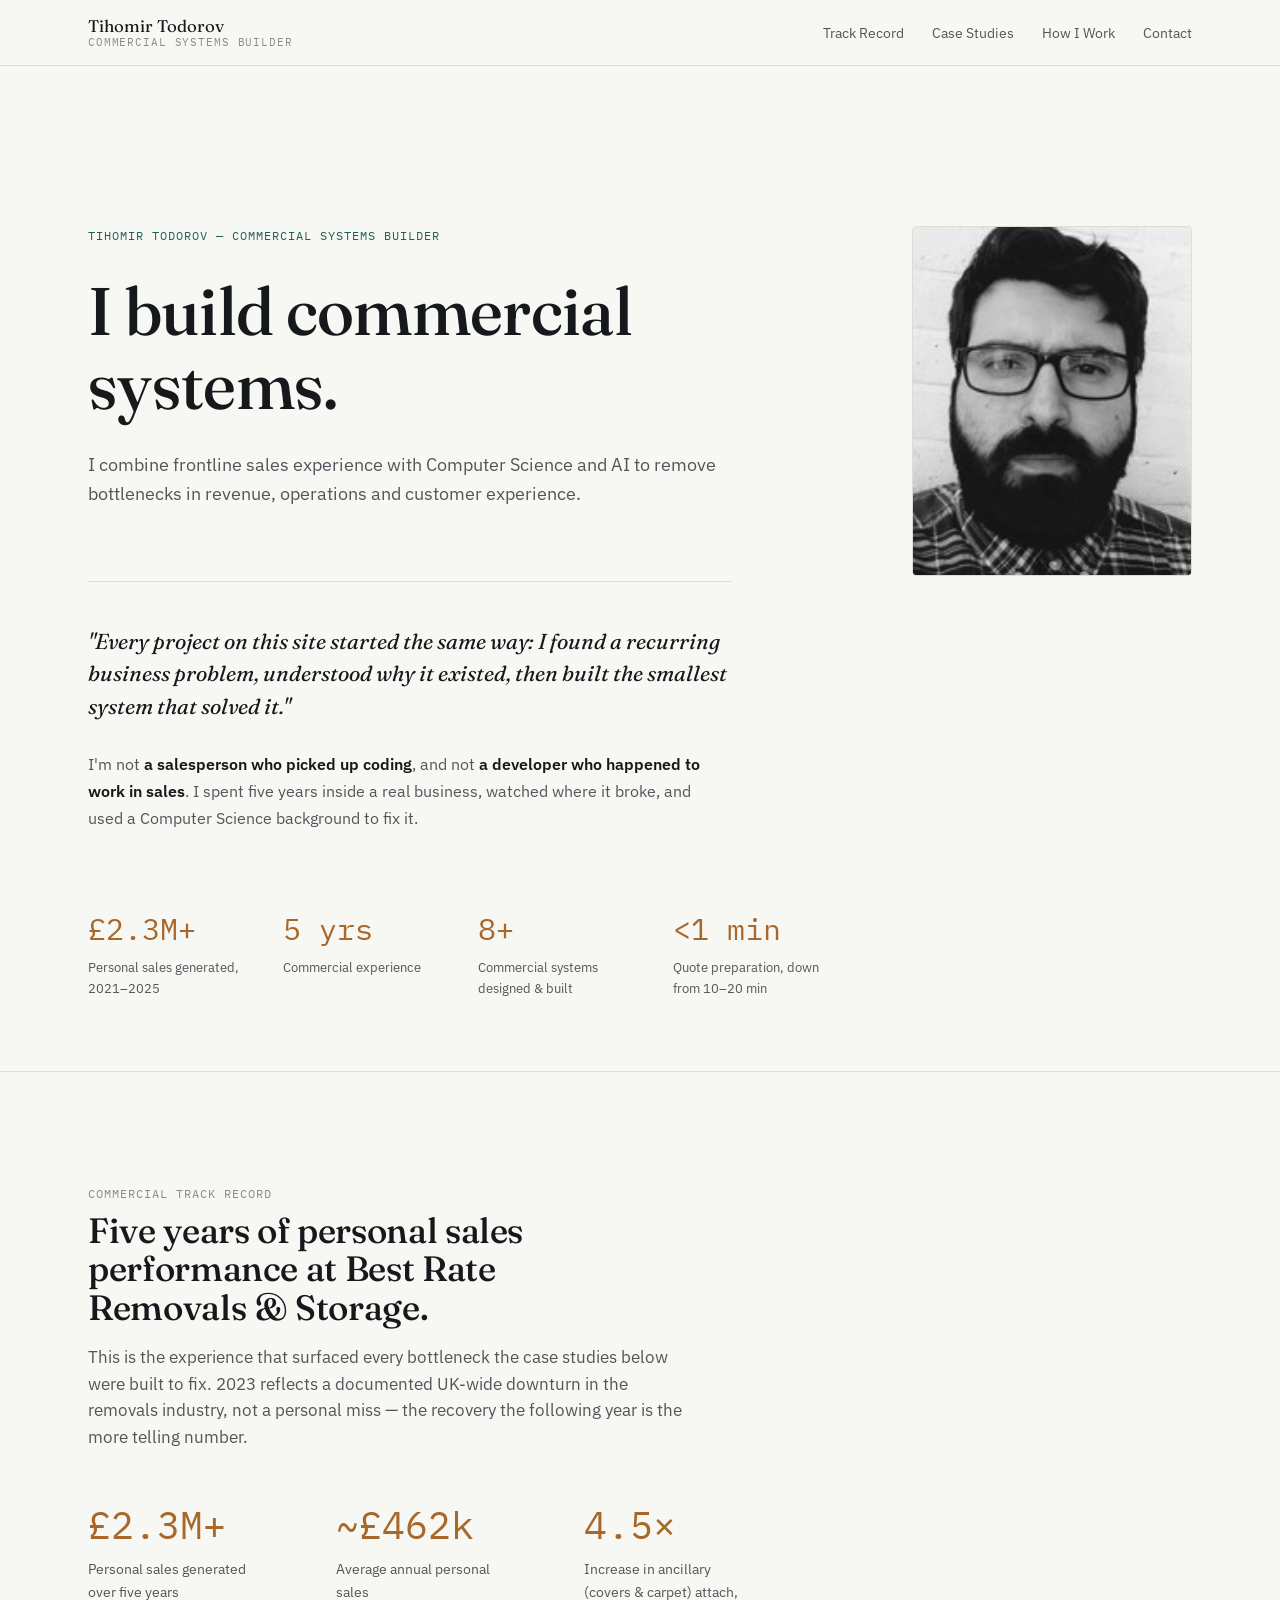
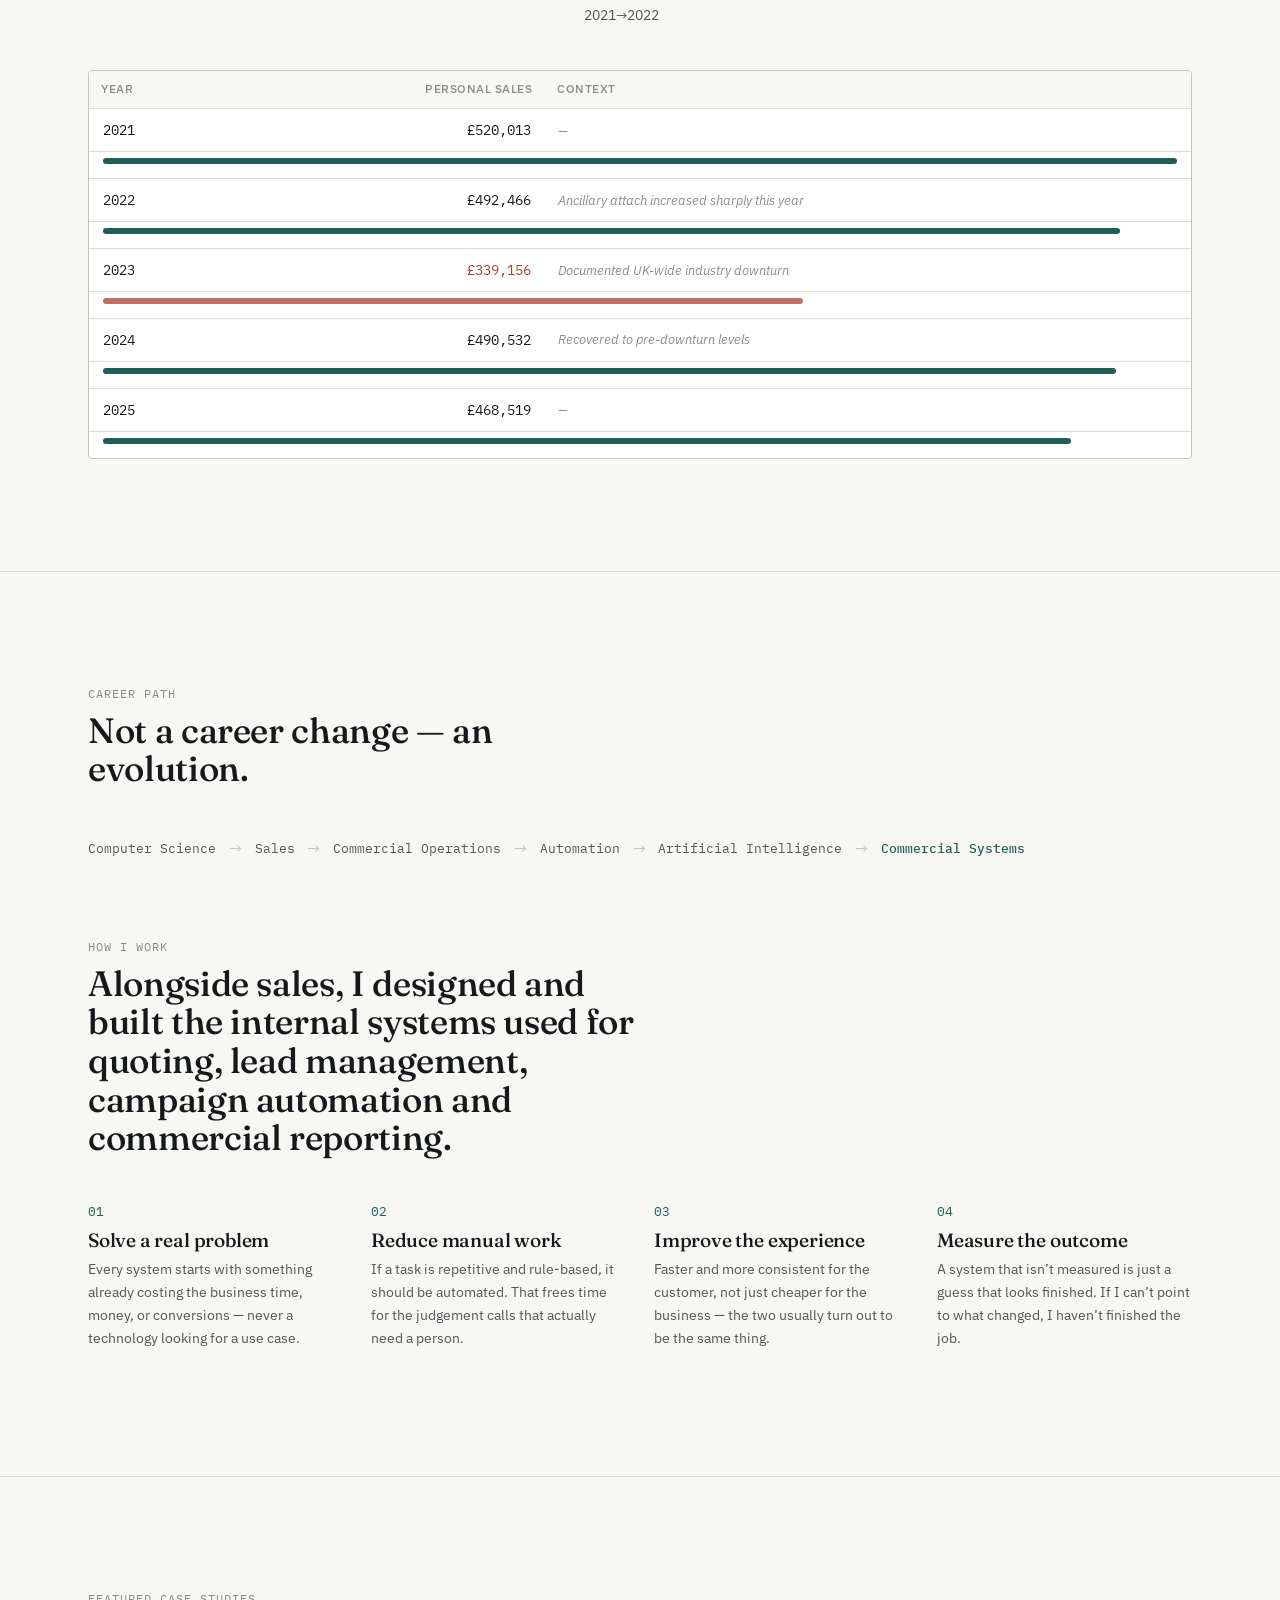
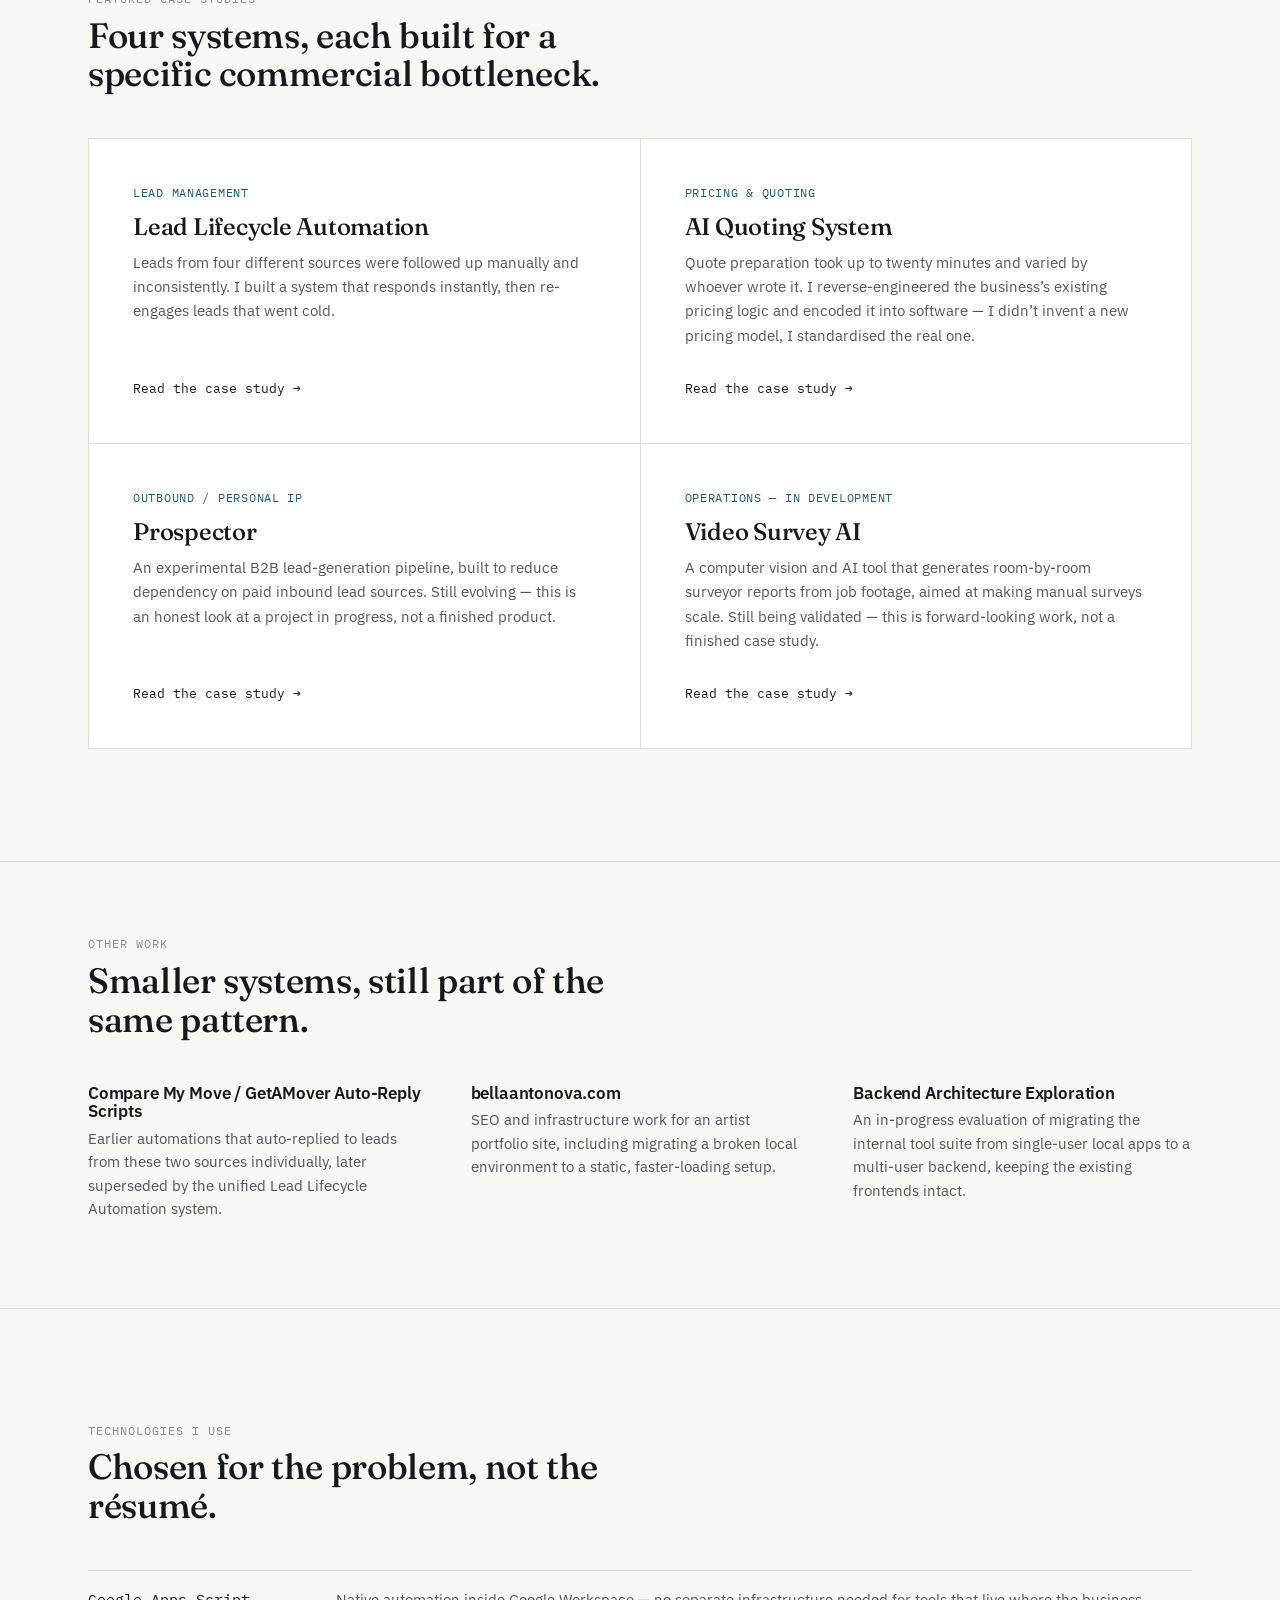
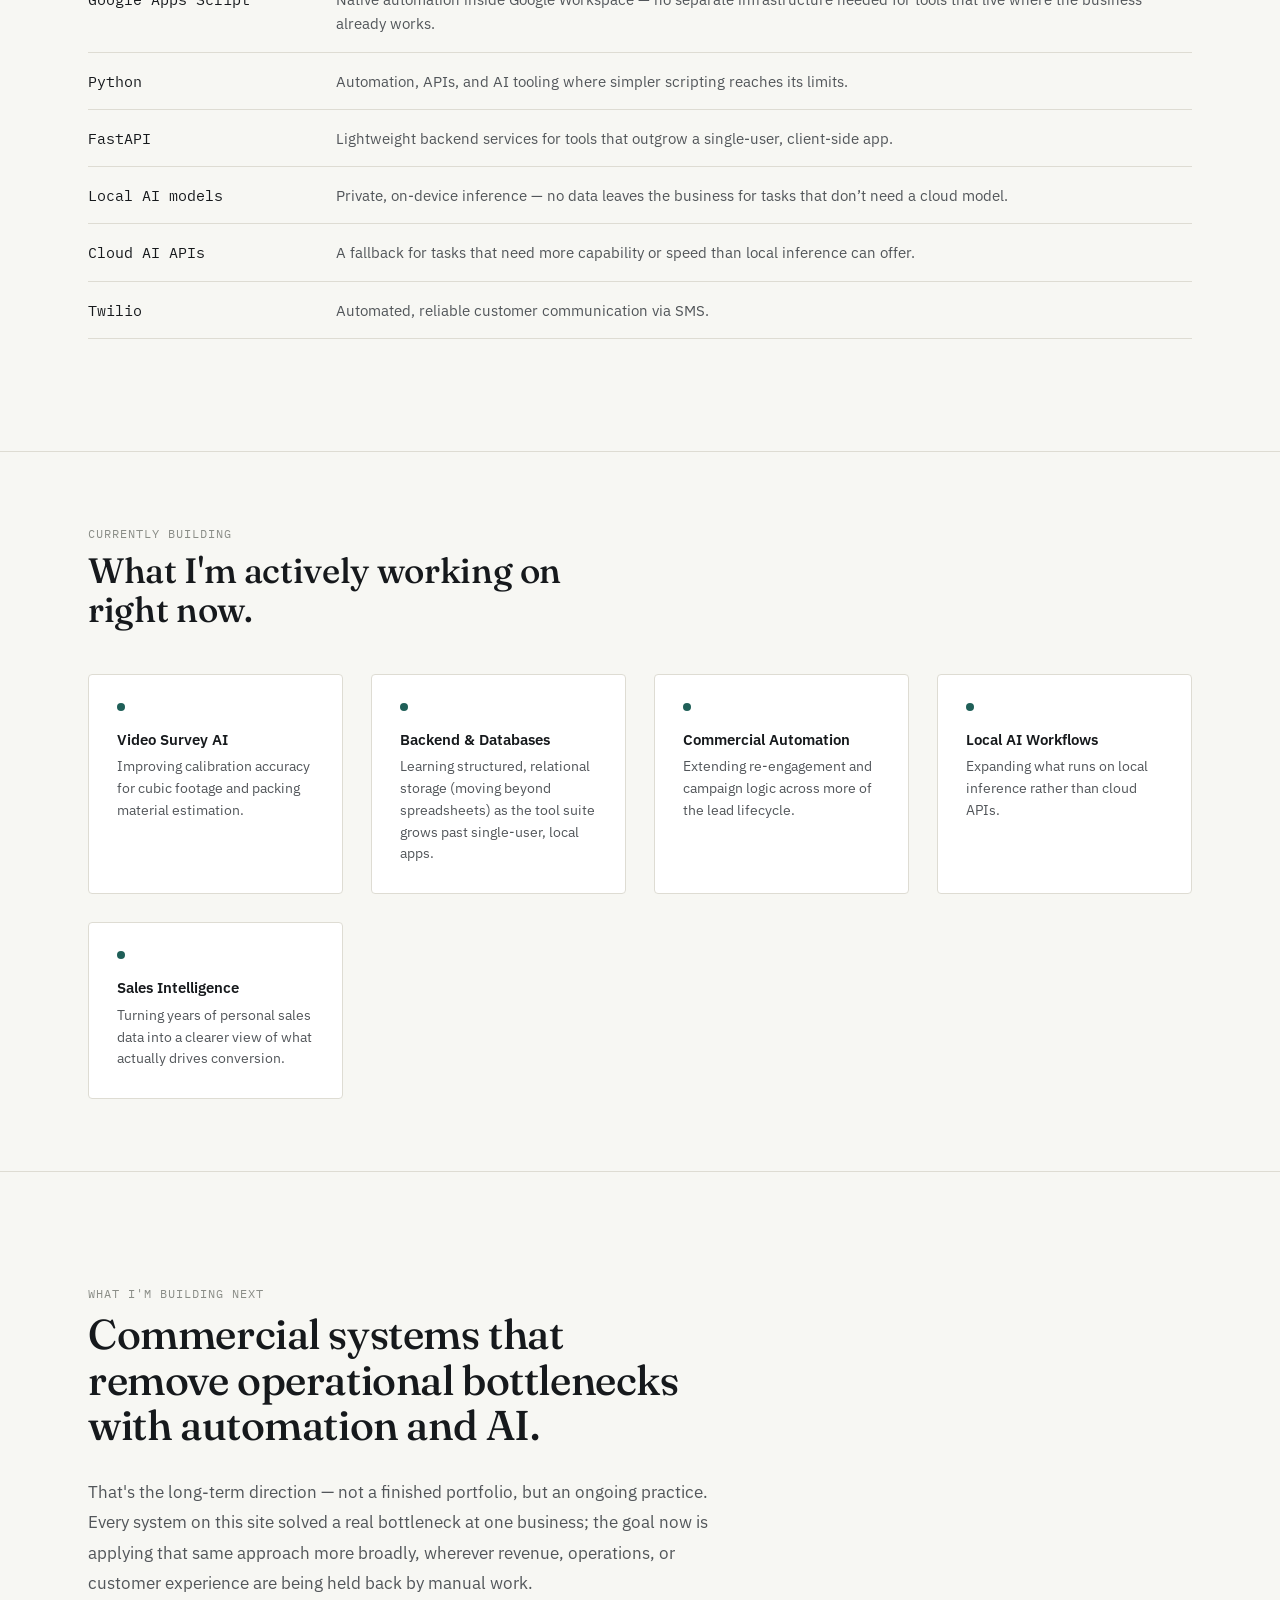
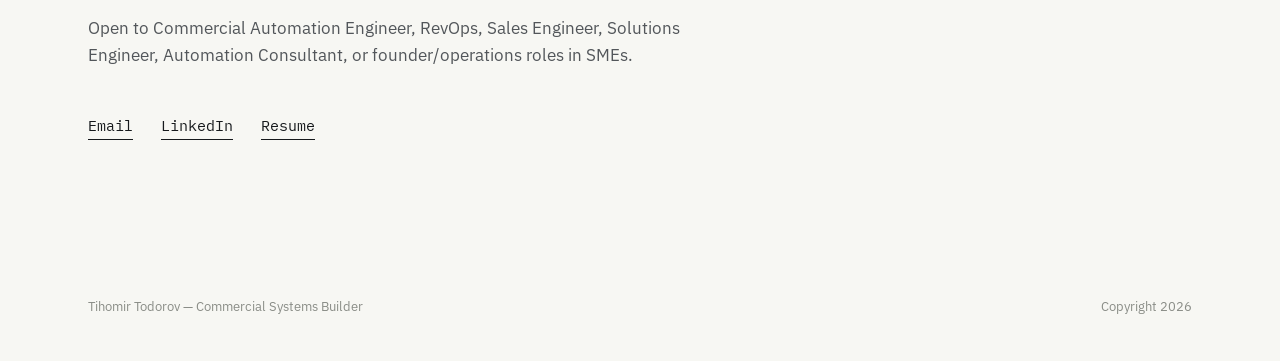
==== commit 7b139a35: "Update index.html" ====
--- a/index.html
+++ b/index.html
@@ -56,6 +56,7 @@
       <div><div class="headline-stat__value">4.5×</div><div class="headline-stat__label">Increase in ancillary (covers &amp; carpet) attach, 2021→2022</div></div>
     </div>
     <div class="ledger reveal">
+    <div class="ledger__scroll">
     <table>
       <thead>
         <tr>
@@ -107,6 +108,7 @@
     </tr>
       </tbody>
     </table>
+    </div>
   </div>
   </div>
 </section>
@@ -228,6 +230,7 @@
     <div class="contact__links reveal">
       <a href="mailto:tihomirvtodorov09@gmail.com">Email</a>
       <a href="https://www.linkedin.com/in/tihomir-todorov1" target="_blank" rel="noreferrer">LinkedIn</a>
+      <a href="../assets/Resume_Tihomir_Todorov.pdf" target="_blank" rel="noreferrer">Resume</a>
     </div>
   </div>
 </section>
--- a/styles/global.css
+++ b/styles/global.css
@@ -54,6 +54,21 @@
   padding: var(--space-2) var(--space-3);
   max-width: var(--max-width);
   margin: 0 auto;
+  gap: var(--space-2);
+}
+@media (max-width: 640px) {
+  .site-nav__inner {
+    flex-direction: column;
+    align-items: flex-start;
+    gap: 0.6em;
+    padding: var(--space-2) var(--space-2);
+  }
+  .site-nav__links {
+    flex-wrap: wrap;
+    gap: var(--space-2);
+    row-gap: 0.3em;
+  }
+  .site-nav__links a { font-size: 0.82rem; }
 }
 .site-nav__logo {
   font-family: var(--font-display);
@@ -233,6 +248,9 @@
   overflow: hidden;
   background: var(--paper-raised);
 }
+.ledger__scroll {
+  overflow-x: auto;
+}
 .ledger table {
   width: 100%;
   border-collapse: collapse;
@@ -250,6 +268,7 @@
   padding: 0.7em 1em;
   border-bottom: 1px solid var(--line);
   background: var(--paper);
+  white-space: nowrap;
 }
 .ledger td {
   padding: 0.7em 1em;
@@ -264,6 +283,8 @@
   font-size: 0.82rem;
   color: var(--ink-faint);
   font-style: italic;
+  white-space: normal;
+  min-width: 220px;
 }
 .ledger-bar-row td { padding: 0.4em 1em 1em; }
 .ledger-bar {
@@ -797,3 +818,175 @@
   color: var(--ink-soft);
   background: var(--paper-raised);
 }
+
+/* ---------- Split media (text + screenshot side by side) ---------- */
+.split-media {
+  margin-top: var(--space-3);
+  display: grid;
+  grid-template-columns: 0.9fr 1.1fr;
+  gap: var(--space-4);
+  align-items: center;
+}
+.split-media--reverse .split-media__text { order: 2; }
+.split-media--reverse .split-media__image { order: 1; }
+@media (max-width: 780px) {
+  .split-media { grid-template-columns: 1fr; }
+  .split-media--reverse .split-media__text,
+  .split-media--reverse .split-media__image { order: initial; }
+}
+.split-media__text {
+  font-size: 0.95rem;
+  color: var(--ink-soft);
+  line-height: 1.7;
+}
+.split-media__caption {
+  font-family: var(--font-mono);
+  font-size: 0.78rem;
+  text-transform: uppercase;
+  letter-spacing: 0.05em;
+  color: var(--signal);
+  margin-bottom: 0.5em;
+}
+.split-media__image {
+  border: 1px solid var(--line-strong);
+  border-radius: var(--radius);
+  overflow: hidden;
+  background: var(--paper-raised);
+}
+.split-media__image img {
+  width: 100%;
+  display: block;
+}
+
+/* ---------- Code snippet block ---------- */
+.code-block {
+  margin-top: var(--space-3);
+  border: 1px solid var(--line-strong);
+  border-radius: var(--radius);
+  background: var(--ink);
+  overflow-x: auto;
+}
+.code-block__title {
+  font-family: var(--font-mono);
+  font-size: 0.75rem;
+  text-transform: uppercase;
+  letter-spacing: 0.05em;
+  color: var(--paper-raised);
+  opacity: 0.6;
+  padding: 0.8em 1.2em 0;
+}
+.code-block pre {
+  margin: 0;
+  padding: 0.6em 1.2em 1.2em;
+  font-family: var(--font-mono);
+  font-size: 0.82rem;
+  line-height: 1.65;
+  color: #E4E2D8;
+}
+.code-block .cm { color: #7A8A82; }
+
+/* ---------- Case body: text + sticky screenshot rail ---------- */
+.case-body {
+  display: grid;
+  grid-template-columns: 1fr 320px;
+  gap: var(--space-5);
+  align-items: start;
+}
+.case-body--single { grid-template-columns: 1fr; }
+.case-body__aside {
+  position: sticky;
+  top: calc(var(--space-2) + 64px);
+  display: flex;
+  flex-direction: column;
+  gap: var(--space-3);
+}
+.aside-shot {
+  border: 1px solid var(--line-strong);
+  border-radius: var(--radius);
+  overflow: hidden;
+  background: var(--paper-raised);
+}
+.aside-shot img {
+  width: 100%;
+  display: block;
+}
+.aside-shot__caption {
+  padding: 0.7em 0.9em;
+  font-size: 0.82rem;
+  color: var(--ink-soft);
+  border-top: 1px solid var(--line);
+}
+@media (max-width: 960px) {
+  .case-body { grid-template-columns: 1fr; }
+  .case-body__aside {
+    position: static;
+    flex-direction: row;
+    flex-wrap: wrap;
+  }
+  .aside-shot { flex: 1 1 260px; }
+}
+
+/* ---------- Lightbox ---------- */
+.aside-shot img,
+.split-media__image img {
+  cursor: zoom-in;
+  transition: opacity 0.15s ease;
+}
+.aside-shot img:hover,
+.split-media__image img:hover {
+  opacity: 0.9;
+}
+.lightbox-overlay {
+  position: fixed;
+  inset: 0;
+  background: rgba(22, 25, 28, 0.92);
+  display: flex;
+  align-items: center;
+  justify-content: center;
+  z-index: 100;
+  opacity: 0;
+  pointer-events: none;
+  transition: opacity 0.2s ease;
+  padding: var(--space-4);
+}
+.lightbox-overlay.is-open {
+  opacity: 1;
+  pointer-events: auto;
+}
+.lightbox-overlay img {
+  max-width: 90vw;
+  max-height: 85vh;
+  border-radius: var(--radius);
+  box-shadow: 0 24px 48px -12px rgba(0, 0, 0, 0.5);
+  display: block;
+}
+.lightbox-caption {
+  position: absolute;
+  bottom: var(--space-3);
+  left: 0;
+  right: 0;
+  text-align: center;
+  font-family: var(--font-mono);
+  font-size: 0.82rem;
+  color: rgba(247, 247, 243, 0.75);
+}
+.lightbox-close {
+  position: absolute;
+  top: var(--space-3);
+  right: var(--space-3);
+  background: none;
+  border: 1px solid rgba(247, 247, 243, 0.35);
+  color: var(--paper-raised);
+  font-family: var(--font-mono);
+  font-size: 0.8rem;
+  padding: 0.5em 0.9em;
+  border-radius: 999px;
+  cursor: pointer;
+  transition: border-color 0.15s ease, color 0.15s ease;
+}
+.lightbox-close:hover {
+  border-color: var(--paper-raised);
+}
+@media (prefers-reduced-motion: reduce) {
+  .lightbox-overlay { transition: none; }
+}
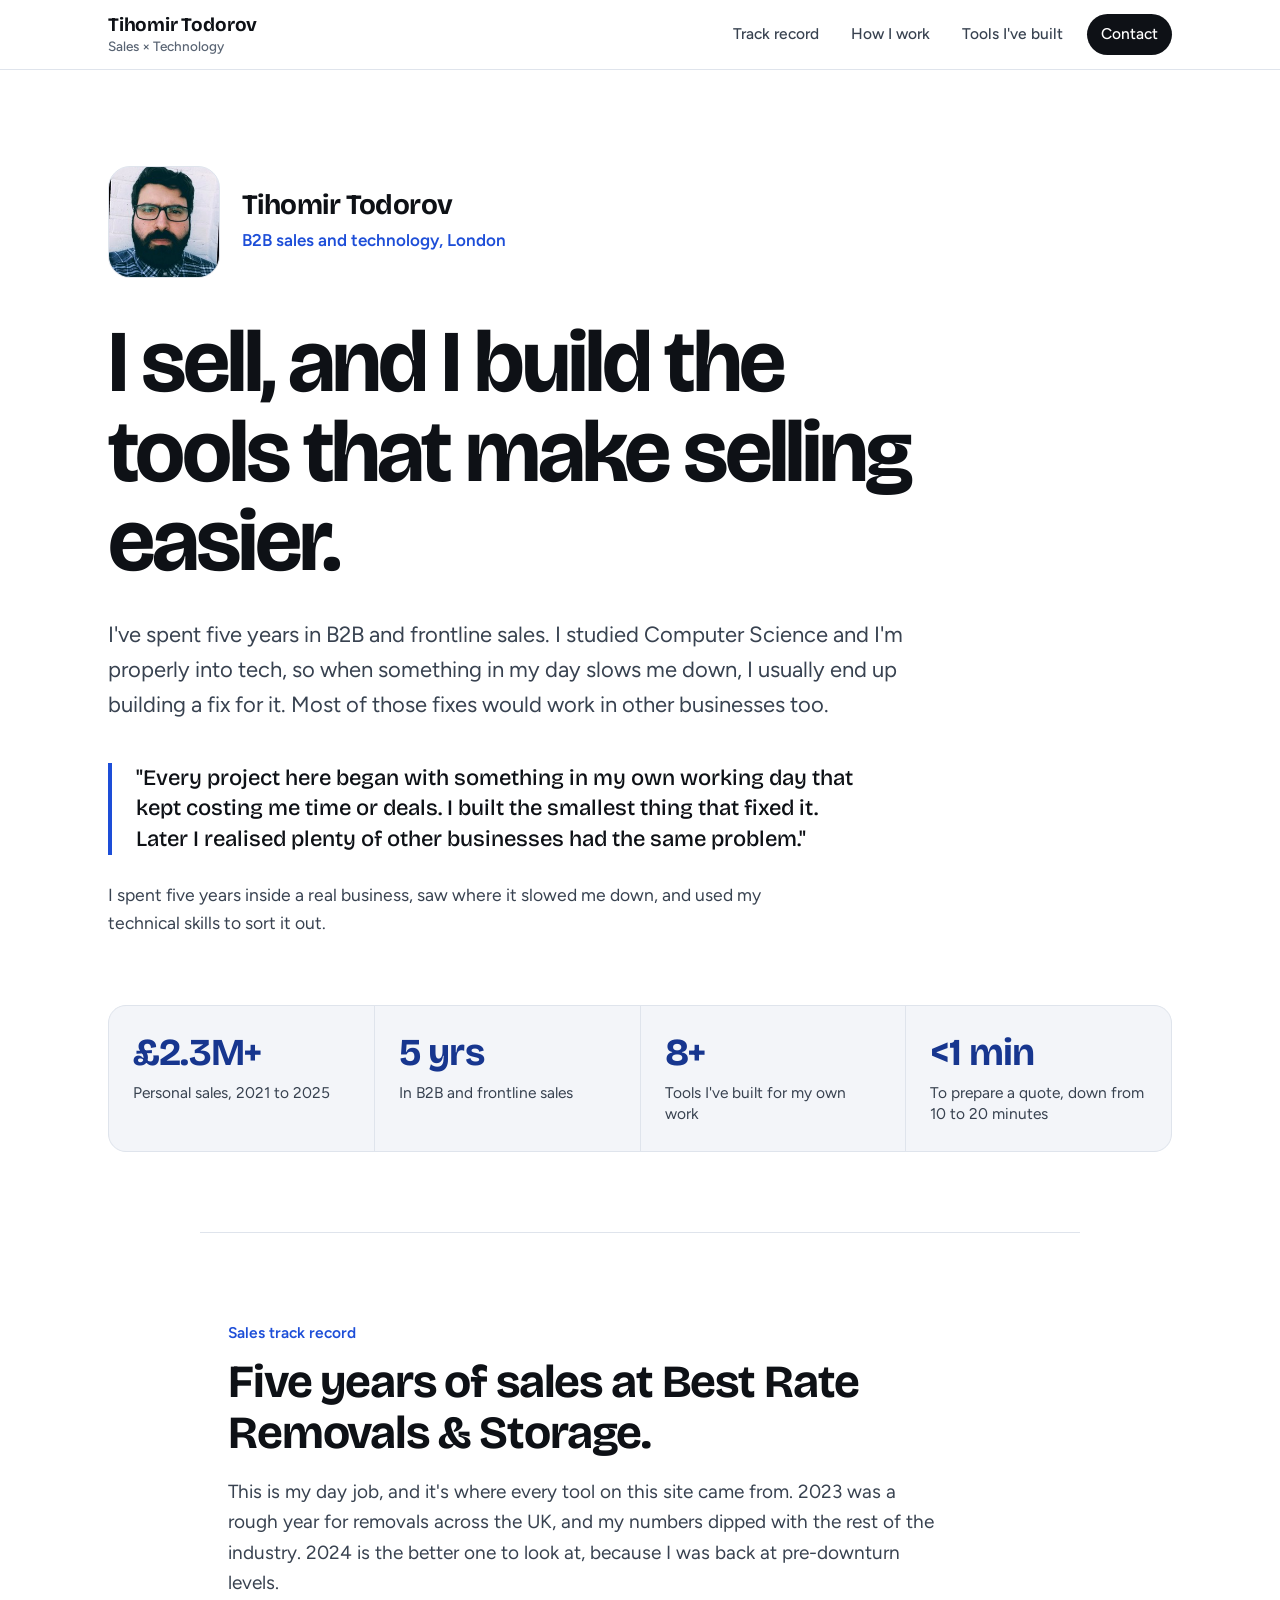
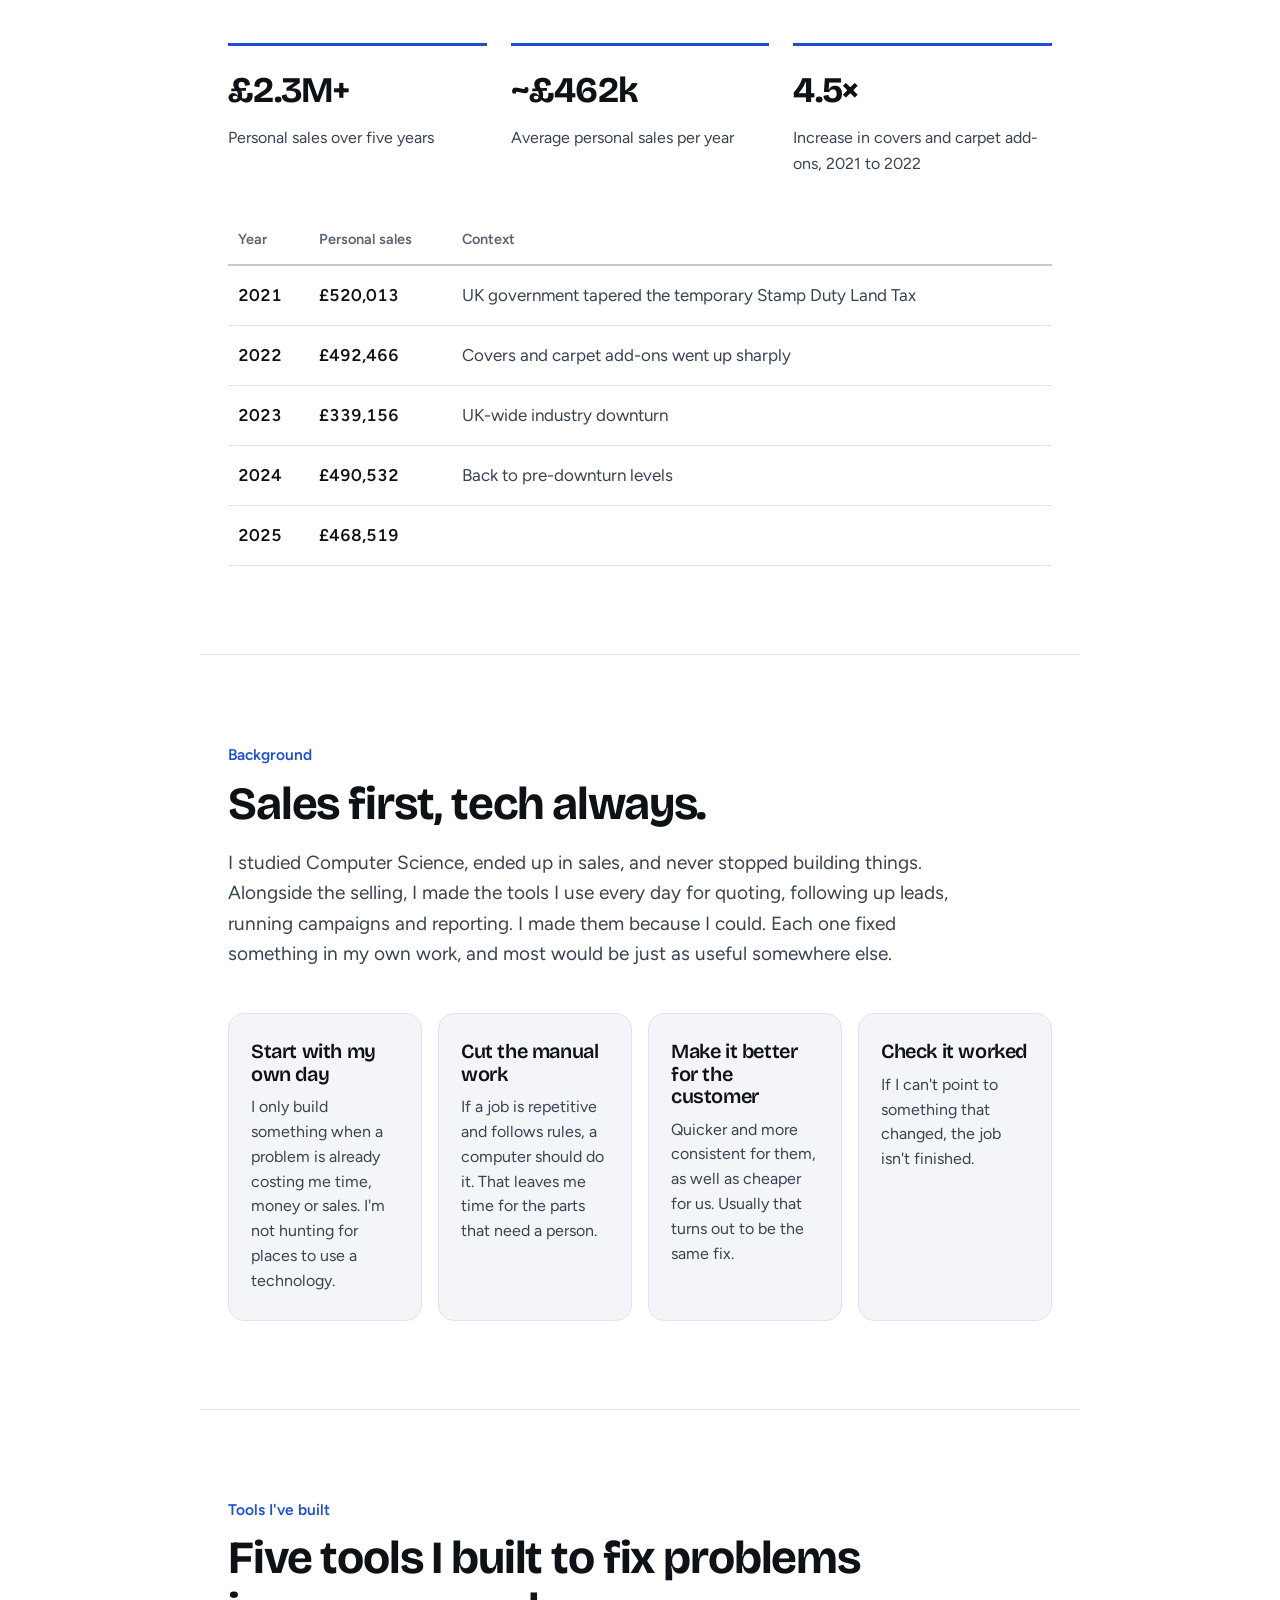
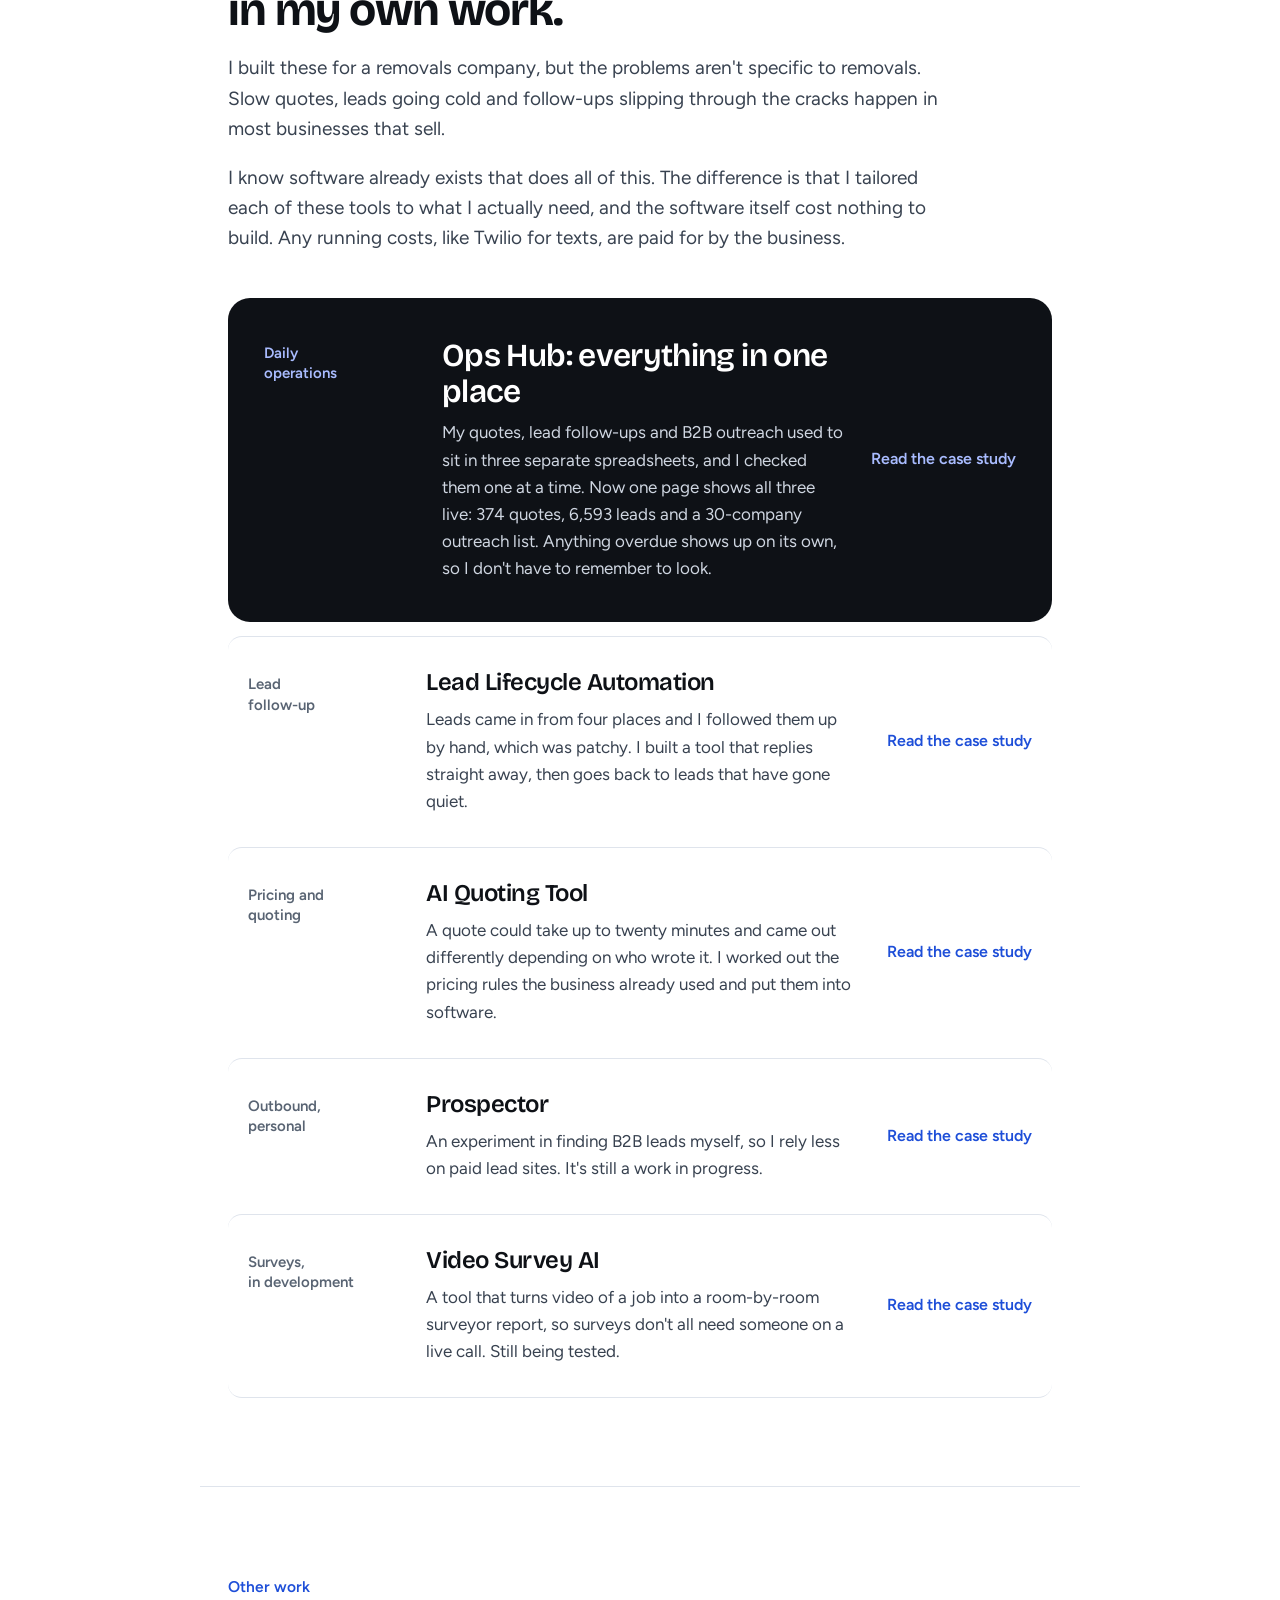
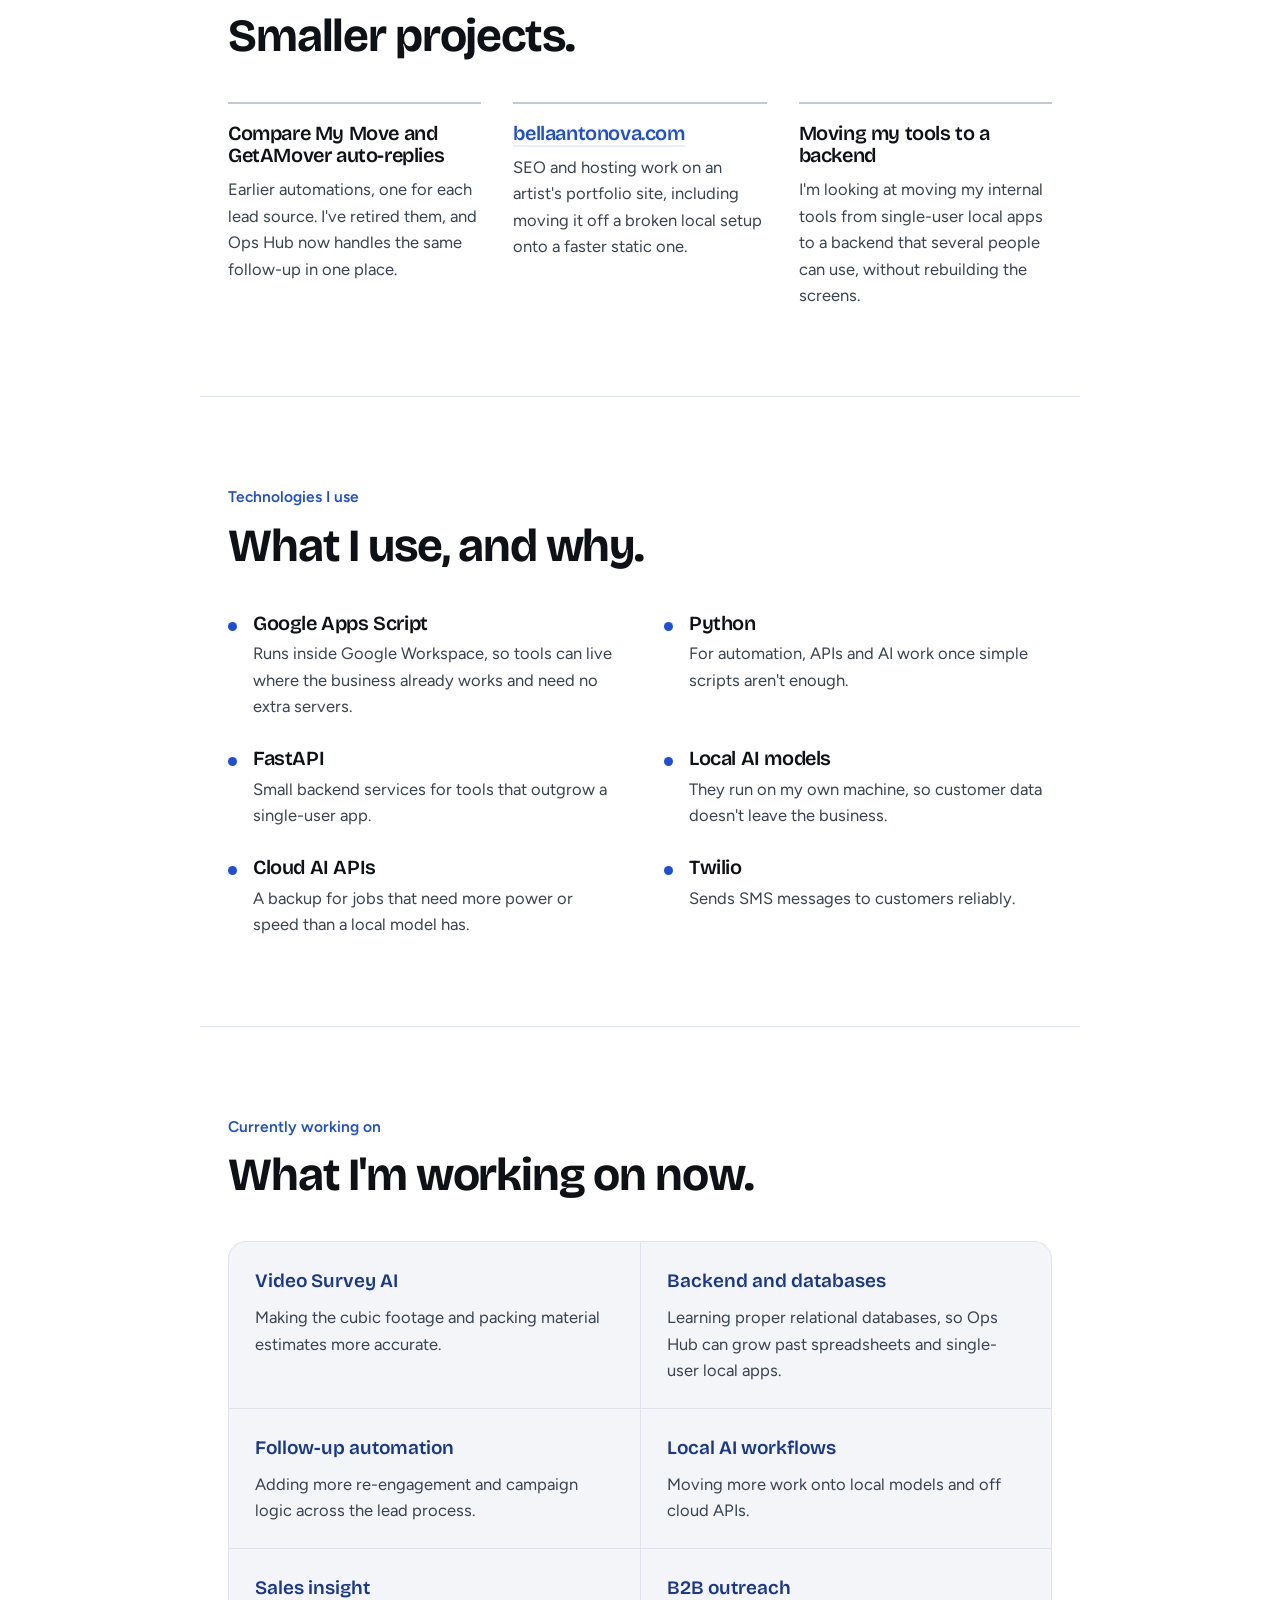
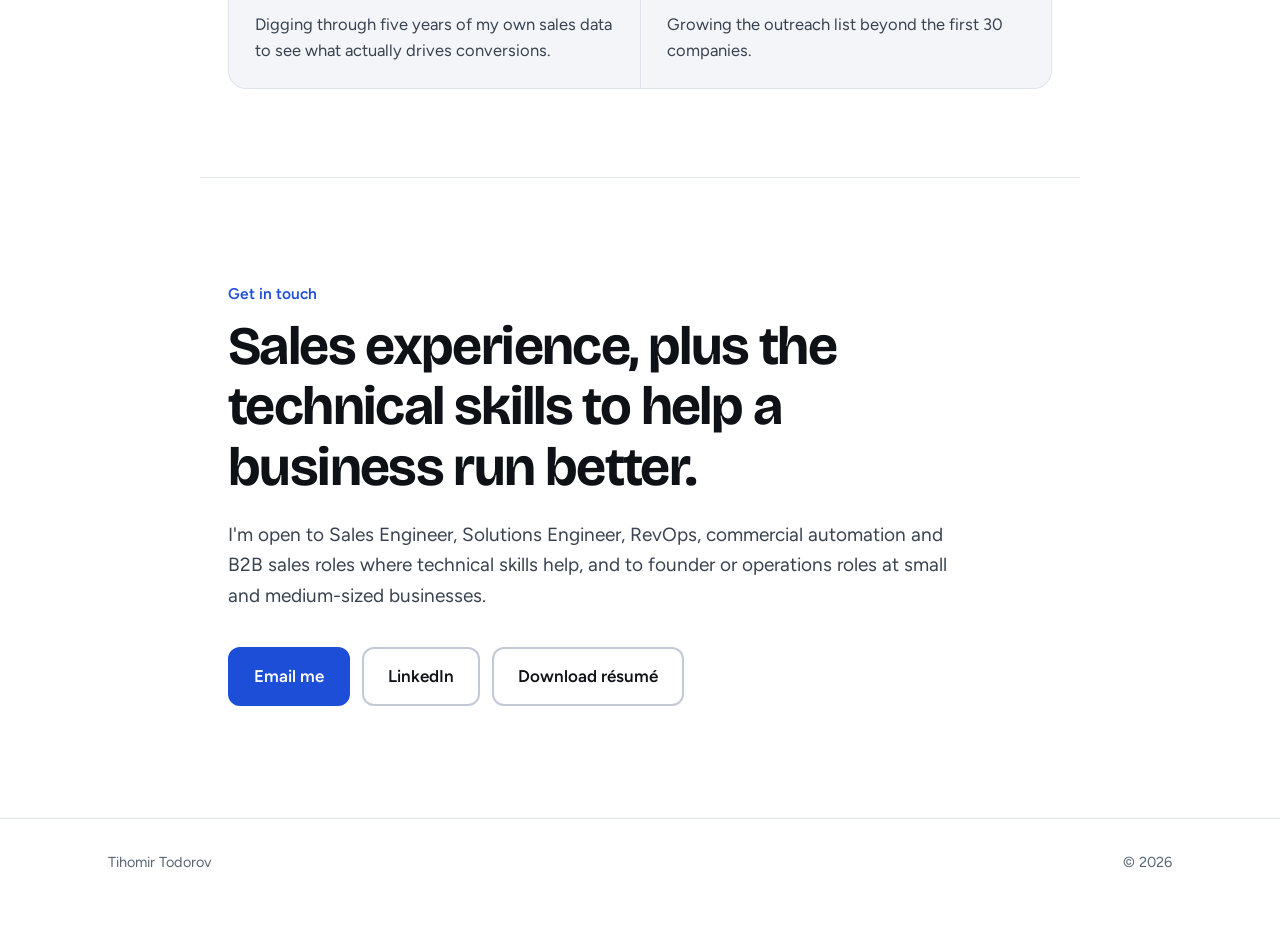
==== commit a570dd94: "Add files via upload" ====
--- a/index.html
+++ b/index.html
@@ -3,244 +3,192 @@
 <head>
 <meta charset="UTF-8" />
 <meta name="viewport" content="width=device-width, initial-scale=1.0" />
-<title>Tihomir Todorov — Commercial Systems Builder</title>
-<meta name="description" content="I combine frontline sales experience with Computer Science and AI to remove bottlenecks in revenue, operations and customer experience." />
+<title>Tihomir Todorov | Sales and technology</title>
+<meta name="description" content="I'm a B2B salesperson with a Computer Science background. I build small tools that fix problems in my own day-to-day work, and most of them would be useful in other businesses too." />
 <link rel="preconnect" href="https://fonts.googleapis.com">
 <link rel="preconnect" href="https://fonts.gstatic.com" crossorigin>
-<link href="https://fonts.googleapis.com/css2?family=Fraunces:opsz,wght@9..144,400;9..144,500;9..144,600&family=IBM+Plex+Sans:wght@400;500;600&family=IBM+Plex+Mono:wght@400;500&display=swap" rel="stylesheet">
 <link rel="stylesheet" href="styles/tokens.css">
 <link rel="stylesheet" href="styles/global.css">
 </head>
 <body>
+
+<a class="skip-link" href="#main">Skip to content</a>
+
 <header class="site-nav">
   <div class="site-nav__inner">
-    <a class="site-nav__logo" href="index.html">Tihomir Todorov<span class="site-nav__logo-sub">Commercial Systems Builder</span></a>
+    <a class="site-nav__logo" href="index.html">Tihomir Todorov<span class="site-nav__logo-sub">Sales × Technology</span></a>
     <ul class="site-nav__links">
-      <li><a href="index.html#track-record">Track Record</a></li>
-      <li><a href="index.html#case-studies">Case Studies</a></li>
-      <li><a href="index.html#how-i-work">How I Work</a></li>
-      <li><a href="index.html#contact">Contact</a></li>
+      <li><a href="#track-record">Track record</a></li>
+      <li><a href="#how-i-work">How I work</a></li>
+      <li><a href="#case-studies">Tools I've built</a></li>
+      <li><a href="#contact">Contact</a></li>
     </ul>
   </div>
 </header>
 
-<section class="hero">
-  <div class="container hero__grid">
+<main id="main">
+
+<section class="container container--wide hero">
+  <div class="hero__intro">
+    <figure class="portrait" data-initials="TT">
+      <!-- Put your photo at assets/portrait.jpg. Until it's there, the box shows your initials. -->
+      <img src="assets/portrait.jpg" alt="Photo of Tihomir Todorov" width="112" height="112" data-no-lightbox onerror="this.remove()">
+    </figure>
     <div>
-      <p class="hero__eyebrow">Tihomir Todorov — Commercial Systems Builder</p>
-      <h1 class="hero__headline">I build commercial systems.</h1>
-      <p class="hero__subhead">I combine frontline sales experience with Computer Science and AI to remove bottlenecks in revenue, operations and customer experience.</p>
-      <p class="hero__thesis">"Every project on this site started the same way: I found a recurring business problem, understood why it existed, then built the smallest system that solved it."</p>
-      <p class="hero__differentiator">I'm not <strong>a salesperson who picked up coding</strong>, and not <strong>a developer who happened to work in sales</strong>. I spent five years inside a real business, watched where it broke, and used a Computer Science background to fix it.</p>
-      <div class="metric-strip">
-        <div class="metric"><div class="metric__value">£2.3M+</div><div class="metric__label">Personal sales generated, 2021–2025</div></div>
-        <div class="metric"><div class="metric__value">5 yrs</div><div class="metric__label">Commercial experience</div></div>
-        <div class="metric"><div class="metric__value">8+</div><div class="metric__label">Commercial systems designed &amp; built</div></div>
-        <div class="metric"><div class="metric__value">&lt;1 min</div><div class="metric__label">Quote preparation, down from 10–20 min</div></div>
-      </div>
+      <p class="hero__name">Tihomir Todorov</p>
+      <p class="hero__eyebrow">B2B sales and technology, London</p>
     </div>
-    <div class="hero__portrait">
-      <img src="assets/portrait.jpg" alt="Tihomir Todorov" onerror="this.parentElement.style.background='var(--paper-raised)'; this.remove();" />
-    </div>
+  </div>
+  <h1 class="hero__title">I sell, and I build the tools that make selling easier.</h1>
+  <p class="hero__lede">I've spent five years in B2B and frontline sales. I studied Computer Science and I'm properly into tech, so when something in my day slows me down, I usually end up building a fix for it. Most of those fixes would work in other businesses too.</p>
+  <p class="hero__quote">"Every project here began with something in my own working day that kept costing me time or deals. I built the smallest thing that fixed it. Later I realised plenty of other businesses had the same problem."</p>
+  <p class="hero__split">I spent five years inside a real business, saw where it slowed me down, and used my technical skills to sort it out.</p>
+
+  <div class="stat-strip">
+    <div class="stat-strip__item"><div class="n">£2.3M+</div><div class="l">Personal sales, 2021 to 2025</div></div>
+    <div class="stat-strip__item"><div class="n">5 yrs</div><div class="l">In B2B and frontline sales</div></div>
+    <div class="stat-strip__item"><div class="n">8+</div><div class="l">Tools I've built for my own work</div></div>
+    <div class="stat-strip__item"><div class="n">&lt;1 min</div><div class="l">To prepare a quote, down from 10 to 20 minutes</div></div>
   </div>
 </section>
 
-<section class="section" id="track-record">
-  <div class="container">
-    <p class="section__eyebrow reveal">Commercial Track Record</p>
-    <h2 class="section__title reveal">Five years of personal sales performance at Best Rate Removals &amp; Storage.</h2>
-    <p class="section__intro reveal">This is the experience that surfaced every bottleneck the case studies below were built to fix. 2023 reflects a documented UK-wide downturn in the removals industry, not a personal miss — the recovery the following year is the more telling number.</p>
-    <div class="headline-stat reveal">
-      <div><div class="headline-stat__value">£2.3M+</div><div class="headline-stat__label">Personal sales generated over five years</div></div>
-      <div><div class="headline-stat__value">~£462k</div><div class="headline-stat__label">Average annual personal sales</div></div>
-      <div><div class="headline-stat__value">4.5×</div><div class="headline-stat__label">Increase in ancillary (covers &amp; carpet) attach, 2021→2022</div></div>
-    </div>
-    <div class="ledger reveal">
-    <div class="ledger__scroll">
-    <table>
-      <thead>
-        <tr>
-          <th>Year</th>
-          <th style="text-align:right">Personal sales</th>
-          <th>Context</th>
-        </tr>
-      </thead>
-      <tbody>
-        <tr class="">
-      <td>2021</td>
-      <td class="num sales">£520,013</td>
-      <td class="ledger-note">—</td>
-    </tr>
-    <tr class="ledger-bar-row">
-      <td colspan="3"><div class="ledger-bar " style="width:100.0%"></div></td>
-    </tr>
-<tr class="">
-      <td>2022</td>
-      <td class="num sales">£492,466</td>
-      <td class="ledger-note">Ancillary attach increased sharply this year</td>
-    </tr>
-    <tr class="ledger-bar-row">
-      <td colspan="3"><div class="ledger-bar " style="width:94.7%"></div></td>
-    </tr>
-<tr class="is-down">
-      <td>2023</td>
-      <td class="num sales">£339,156</td>
-      <td class="ledger-note">Documented UK-wide industry downturn</td>
-    </tr>
-    <tr class="ledger-bar-row">
-      <td colspan="3"><div class="ledger-bar is-down" style="width:65.2%"></div></td>
-    </tr>
-<tr class="">
-      <td>2024</td>
-      <td class="num sales">£490,532</td>
-      <td class="ledger-note">Recovered to pre-downturn levels</td>
-    </tr>
-    <tr class="ledger-bar-row">
-      <td colspan="3"><div class="ledger-bar " style="width:94.3%"></div></td>
-    </tr>
-<tr class="">
-      <td>2025</td>
-      <td class="num sales">£468,519</td>
-      <td class="ledger-note">—</td>
-    </tr>
-    <tr class="ledger-bar-row">
-      <td colspan="3"><div class="ledger-bar " style="width:90.1%"></div></td>
-    </tr>
-      </tbody>
-    </table>
-    </div>
+<section class="container section" id="track-record" style="border-top:1px solid var(--line);">
+  <p class="section__eyebrow">Sales track record</p>
+  <h2 class="section__heading">Five years of sales at Best Rate Removals &amp; Storage.</h2>
+  <p class="section__lede">This is my day job, and it's where every tool on this site came from. 2023 was a rough year for removals across the UK, and my numbers dipped with the rest of the industry. 2024 is the better one to look at, because I was back at pre-downturn levels.</p>
+
+  <div class="track-stats">
+    <div class="track-stat"><div class="n">£2.3M+</div><div class="l">Personal sales over five years</div></div>
+    <div class="track-stat"><div class="n">~£462k</div><div class="l">Average personal sales per year</div></div>
+    <div class="track-stat"><div class="n">4.5×</div><div class="l">Increase in covers and carpet add-ons, 2021 to 2022</div></div>
   </div>
+
+  <table class="ledger">
+    <thead><tr><th>Year</th><th>Personal sales</th><th>Context</th></tr></thead>
+    <tbody>
+      <tr><td>2021</td><td>£520,013</td><td>UK government tapered the temporary Stamp Duty Land Tax</td></tr>
+      <tr><td>2022</td><td>£492,466</td><td>Covers and carpet add-ons went up sharply</td></tr>
+      <tr><td>2023</td><td>£339,156</td><td>UK-wide industry downturn</td></tr>
+      <tr><td>2024</td><td>£490,532</td><td>Back to pre-downturn levels</td></tr>
+      <tr><td>2025</td><td>£468,519</td><td></td></tr>
+    </tbody>
+  </table>
+</section>
+
+<section class="container section" id="how-i-work" style="border-top:1px solid var(--line);">
+  <p class="section__eyebrow">Background</p>
+  <h2 class="section__heading">Sales first, tech always.</h2>
+  <p class="section__lede">I studied Computer Science, ended up in sales, and never stopped building things. Alongside the selling, I made the tools I use every day for quoting, following up leads, running campaigns and reporting. I made them because I could. Each one fixed something in my own work, and most would be just as useful somewhere else.</p>
+
+  <div class="method-grid">
+    <div class="method-item"><h3>Start with my own day</h3><p>I only build something when a problem is already costing me time, money or sales. I'm not hunting for places to use a technology.</p></div>
+    <div class="method-item"><h3>Cut the manual work</h3><p>If a job is repetitive and follows rules, a computer should do it. That leaves me time for the parts that need a person.</p></div>
+    <div class="method-item"><h3>Make it better for the customer</h3><p>Quicker and more consistent for them, as well as cheaper for us. Usually that turns out to be the same fix.</p></div>
+    <div class="method-item"><h3>Check it worked</h3><p>If I can't point to something that changed, the job isn't finished.</p></div>
   </div>
 </section>
 
-<section class="section" id="how-i-work">
-  <div class="container">
-    <p class="section__eyebrow reveal">Career Path</p>
-    <h2 class="section__title reveal">Not a career change — an evolution.</h2>
-    <div class="timeline reveal">
-    <span class="timeline-step ">Computer Science</span><span class="timeline-arrow" aria-hidden="true">→</span><span class="timeline-step ">Sales</span><span class="timeline-arrow" aria-hidden="true">→</span><span class="timeline-step ">Commercial Operations</span><span class="timeline-arrow" aria-hidden="true">→</span><span class="timeline-step ">Automation</span><span class="timeline-arrow" aria-hidden="true">→</span><span class="timeline-step ">Artificial Intelligence</span><span class="timeline-arrow" aria-hidden="true">→</span><span class="timeline-step timeline-step--current">Commercial Systems</span>
-  </div>
-    <p class="section__eyebrow reveal" style="margin-top:var(--space-5)">How I Work</p>
-    <h2 class="section__title reveal">Alongside sales, I designed and built the internal systems used for quoting, lead management, campaign automation and commercial reporting.</h2>
-    <div class="principles">
-      <div class="reveal">
-        <div class="principle__index">01</div>
-        <h3 class="principle__title">Solve a real problem</h3>
-        <p class="principle__body">Every system starts with something already costing the business time, money, or conversions — never a technology looking for a use case.</p>
+<section class="container section" id="case-studies" style="border-top:1px solid var(--line);">
+  <p class="section__eyebrow">Tools I've built</p>
+  <h2 class="section__heading">Five tools I built to fix problems in my own work.</h2>
+  <p class="section__lede">I built these for a removals company, but the problems aren't specific to removals. Slow quotes, leads going cold and follow-ups slipping through the cracks happen in most businesses that sell.</p>
+  <p class="section__lede">I know software already exists that does all of this. The difference is that I tailored each of these tools to what I actually need, and the software itself cost nothing to build. Any running costs, like Twilio for texts, are paid for by the business.</p>
+
+  <div class="case-list">
+    <a href="work/ops-hub.html" class="case-preview featured">
+      <div class="case-preview__tag">Daily<br>operations</div>
+      <div>
+        <h3>Ops Hub: everything in one place</h3>
+        <p>My quotes, lead follow-ups and B2B outreach used to sit in three separate spreadsheets, and I checked them one at a time. Now one page shows all three live: 374 quotes, 6,593 leads and a 30-company outreach list. Anything overdue shows up on its own, so I don't have to remember to look.</p>
       </div>
-<div class="reveal">
-        <div class="principle__index">02</div>
-        <h3 class="principle__title">Reduce manual work</h3>
-        <p class="principle__body">If a task is repetitive and rule-based, it should be automated. That frees time for the judgement calls that actually need a person.</p>
-      </div>
-<div class="reveal">
-        <div class="principle__index">03</div>
-        <h3 class="principle__title">Improve the experience</h3>
-        <p class="principle__body">Faster and more consistent for the customer, not just cheaper for the business — the two usually turn out to be the same thing.</p>
-      </div>
-<div class="reveal">
-        <div class="principle__index">04</div>
-        <h3 class="principle__title">Measure the outcome</h3>
-        <p class="principle__body">A system that isn’t measured is just a guess that looks finished. If I can’t point to what changed, I haven’t finished the job.</p>
-      </div>
-    </div>
+      <div class="case-preview__link">Read the case study</div>
+    </a>
+
+    <a href="work/lead-lifecycle-automation.html" class="case-preview">
+      <div class="case-preview__tag">Lead<br>follow-up</div>
+      <div><h3>Lead Lifecycle Automation</h3><p>Leads came in from four places and I followed them up by hand, which was patchy. I built a tool that replies straight away, then goes back to leads that have gone quiet.</p></div>
+      <div class="case-preview__link">Read the case study</div>
+    </a>
+
+    <a href="work/ai-quoting-system.html" class="case-preview">
+      <div class="case-preview__tag">Pricing and<br>quoting</div>
+      <div><h3>AI Quoting Tool</h3><p>A quote could take up to twenty minutes and came out differently depending on who wrote it. I worked out the pricing rules the business already used and put them into software.</p></div>
+      <div class="case-preview__link">Read the case study</div>
+    </a>
+
+    <a href="work/prospector.html" class="case-preview">
+      <div class="case-preview__tag">Outbound,<br>personal</div>
+      <div><h3>Prospector</h3><p>An experiment in finding B2B leads myself, so I rely less on paid lead sites. It's still a work in progress.</p></div>
+      <div class="case-preview__link">Read the case study</div>
+    </a>
+
+    <a href="work/video-survey-ai.html" class="case-preview">
+      <div class="case-preview__tag">Surveys,<br>in development</div>
+      <div><h3>Video Survey AI</h3><p>A tool that turns video of a job into a room-by-room surveyor report, so surveys don't all need someone on a live call. Still being tested.</p></div>
+      <div class="case-preview__link">Read the case study</div>
+    </a>
   </div>
 </section>
 
-<section class="section" id="case-studies">
-  <div class="container">
-    <p class="section__eyebrow reveal">Featured Case Studies</p>
-    <h2 class="section__title reveal">Four systems, each built for a specific commercial bottleneck.</h2>
-    <div class="case-grid">
-      <a class="case-card" href="work/lead-lifecycle-automation.html">
-    <span class="case-card__tag">Lead Management</span>
-    <h3 class="case-card__title">Lead Lifecycle Automation</h3>
-    <p class="case-card__dek">Leads from four different sources were followed up manually and inconsistently. I built a system that responds instantly, then re-engages leads that went cold.</p>
-    <span class="case-card__cta">Read the case study →</span>
-  </a>
-<a class="case-card" href="work/ai-quoting-system.html">
-    <span class="case-card__tag">Pricing & Quoting</span>
-    <h3 class="case-card__title">AI Quoting System</h3>
-    <p class="case-card__dek">Quote preparation took up to twenty minutes and varied by whoever wrote it. I reverse-engineered the business’s existing pricing logic and encoded it into software — I didn’t invent a new pricing model, I standardised the real one.</p>
-    <span class="case-card__cta">Read the case study →</span>
-  </a>
-<a class="case-card" href="work/prospector.html">
-    <span class="case-card__tag">Outbound / Personal IP</span>
-    <h3 class="case-card__title">Prospector</h3>
-    <p class="case-card__dek">An experimental B2B lead-generation pipeline, built to reduce dependency on paid inbound lead sources. Still evolving — this is an honest look at a project in progress, not a finished product.</p>
-    <span class="case-card__cta">Read the case study →</span>
-  </a>
-<a class="case-card" href="work/video-survey-ai.html">
-    <span class="case-card__tag">Operations — In Development</span>
-    <h3 class="case-card__title">Video Survey AI</h3>
-    <p class="case-card__dek">A computer vision and AI tool that generates room-by-room surveyor reports from job footage, aimed at making manual surveys scale. Still being validated — this is forward-looking work, not a finished case study.</p>
-    <span class="case-card__cta">Read the case study →</span>
-  </a>
-    </div>
+<section class="container section" style="border-top:1px solid var(--line);">
+  <p class="section__eyebrow">Other work</p>
+  <h2 class="section__heading">Smaller projects.</h2>
+
+  <div class="other-grid">
+    <div class="other-item"><h3>Compare My Move and GetAMover auto-replies</h3><p>Earlier automations, one for each lead source. I've retired them, and Ops Hub now handles the same follow-up in one place.</p></div>
+    <div class="other-item"><h3><a href="https://bellaantonova.com" target="_blank" rel="noopener">bellaantonova.com</a></h3><p>SEO and hosting work on an artist's portfolio site, including moving it off a broken local setup onto a faster static one.</p></div>
+    <div class="other-item"><h3>Moving my tools to a backend</h3><p>I'm looking at moving my internal tools from single-user local apps to a backend that several people can use, without rebuilding the screens.</p></div>
   </div>
 </section>
 
-<section class="section section--tight">
-  <div class="container">
-    <p class="section__eyebrow reveal">Other Work</p>
-    <h2 class="section__title reveal">Smaller systems, still part of the same pattern.</h2>
-    <div class="other-grid">
-      <div class="reveal"><h3 class="other-item__title">Compare My Move / GetAMover Auto-Reply Scripts</h3><p class="other-item__body">Earlier automations that auto-replied to leads from these two sources individually, later superseded by the unified Lead Lifecycle Automation system.</p></div>
-<div class="reveal"><h3 class="other-item__title">bellaantonova.com</h3><p class="other-item__body">SEO and infrastructure work for an artist portfolio site, including migrating a broken local environment to a static, faster-loading setup.</p></div>
-<div class="reveal"><h3 class="other-item__title">Backend Architecture Exploration</h3><p class="other-item__body">An in-progress evaluation of migrating the internal tool suite from single-user local apps to a multi-user backend, keeping the existing frontends intact.</p></div>
-    </div>
+<section class="container section" style="border-top:1px solid var(--line);">
+  <p class="section__eyebrow">Technologies I use</p>
+  <h2 class="section__heading">What I use, and why.</h2>
+
+  <div class="stack-grid-2">
+    <div class="stack-row"><div class="dot"></div><div><h3>Google Apps Script</h3><p>Runs inside Google Workspace, so tools can live where the business already works and need no extra servers.</p></div></div>
+    <div class="stack-row"><div class="dot"></div><div><h3>Python</h3><p>For automation, APIs and AI work once simple scripts aren't enough.</p></div></div>
+    <div class="stack-row"><div class="dot"></div><div><h3>FastAPI</h3><p>Small backend services for tools that outgrow a single-user app.</p></div></div>
+    <div class="stack-row"><div class="dot"></div><div><h3>Local AI models</h3><p>They run on my own machine, so customer data doesn't leave the business.</p></div></div>
+    <div class="stack-row"><div class="dot"></div><div><h3>Cloud AI APIs</h3><p>A backup for jobs that need more power or speed than a local model has.</p></div></div>
+    <div class="stack-row"><div class="dot"></div><div><h3>Twilio</h3><p>Sends SMS messages to customers reliably.</p></div></div>
   </div>
 </section>
 
-<section class="section">
-  <div class="container">
-    <p class="section__eyebrow reveal">Technologies I Use</p>
-    <h2 class="section__title reveal">Chosen for the problem, not the résumé.</h2>
-    <div class="tech-list">
-      <div class="tech-item reveal"><div class="tech-item__name">Google Apps Script</div><div class="tech-item__reason">Native automation inside Google Workspace — no separate infrastructure needed for tools that live where the business already works.</div></div>
-<div class="tech-item reveal"><div class="tech-item__name">Python</div><div class="tech-item__reason">Automation, APIs, and AI tooling where simpler scripting reaches its limits.</div></div>
-<div class="tech-item reveal"><div class="tech-item__name">FastAPI</div><div class="tech-item__reason">Lightweight backend services for tools that outgrow a single-user, client-side app.</div></div>
-<div class="tech-item reveal"><div class="tech-item__name">Local AI models</div><div class="tech-item__reason">Private, on-device inference — no data leaves the business for tasks that don’t need a cloud model.</div></div>
-<div class="tech-item reveal"><div class="tech-item__name">Cloud AI APIs</div><div class="tech-item__reason">A fallback for tasks that need more capability or speed than local inference can offer.</div></div>
-<div class="tech-item reveal"><div class="tech-item__name">Twilio</div><div class="tech-item__reason">Automated, reliable customer communication via SMS.</div></div>
-    </div>
+<section class="container section" style="border-top:1px solid var(--line);">
+  <p class="section__eyebrow">Currently working on</p>
+  <h2 class="section__heading">What I'm working on now.</h2>
+
+  <div class="now-grid">
+    <div class="now-item"><div class="l">Video Survey AI</div><p>Making the cubic footage and packing material estimates more accurate.</p></div>
+    <div class="now-item"><div class="l">Backend and databases</div><p>Learning proper relational databases, so Ops Hub can grow past spreadsheets and single-user local apps.</p></div>
+    <div class="now-item"><div class="l">Follow-up automation</div><p>Adding more re-engagement and campaign logic across the lead process.</p></div>
+    <div class="now-item"><div class="l">Local AI workflows</div><p>Moving more work onto local models and off cloud APIs.</p></div>
+    <div class="now-item"><div class="l">Sales insight</div><p>Digging through five years of my own sales data to see what actually drives conversions.</p></div>
+    <div class="now-item"><div class="l">B2B outreach</div><p>Growing the outreach list beyond the first 30 companies.</p></div>
   </div>
 </section>
 
-<section class="section section--tight">
-  <div class="container">
-    <p class="section__eyebrow reveal">Currently Building</p>
-    <h2 class="section__title reveal">What I'm actively working on right now.</h2>
-    <div class="building-grid">
-      <div class="building-item reveal"><div class="building-item__dot"></div><div class="building-item__title">Video Survey AI</div><div class="building-item__body">Improving calibration accuracy for cubic footage and packing material estimation.</div></div>
-<div class="building-item reveal"><div class="building-item__dot"></div><div class="building-item__title">Backend & Databases</div><div class="building-item__body">Learning structured, relational storage (moving beyond spreadsheets) as the tool suite grows past single-user, local apps.</div></div>
-<div class="building-item reveal"><div class="building-item__dot"></div><div class="building-item__title">Commercial Automation</div><div class="building-item__body">Extending re-engagement and campaign logic across more of the lead lifecycle.</div></div>
-<div class="building-item reveal"><div class="building-item__dot"></div><div class="building-item__title">Local AI Workflows</div><div class="building-item__body">Expanding what runs on local inference rather than cloud APIs.</div></div>
-<div class="building-item reveal"><div class="building-item__dot"></div><div class="building-item__title">Sales Intelligence</div><div class="building-item__body">Turning years of personal sales data into a clearer view of what actually drives conversion.</div></div>
-    </div>
+<section class="container contact-section" id="contact" style="border-top:1px solid var(--line);">
+  <p class="section__eyebrow">Get in touch</p>
+  <h2>Sales experience, plus the technical skills to help a business run better.</h2>
+  <p class="contact-roles">I'm open to Sales Engineer, Solutions Engineer, RevOps, commercial automation and B2B sales roles where technical skills help, and to founder or operations roles at small and medium-sized businesses.</p>
+  <div class="contact-links">
+    <a href="mailto:tihomirvtodorov09@gmail.com">Email me</a>
+    <a href="https://www.linkedin.com/in/tihomir-todorov1">LinkedIn</a>
+    <a href="assets/Resume_Tihomir_Todorov.pdf">Download résumé</a>
   </div>
 </section>
 
-<section class="section contact" id="contact" style="border-bottom:none">
-  <div class="container">
-    <p class="section__eyebrow reveal">What I'm Building Next</p>
-    <h2 class="contact__title reveal">Commercial systems that remove operational bottlenecks with automation and AI.</h2>
-    <p class="contact__vision reveal">That's the long-term direction — not a finished portfolio, but an ongoing practice. Every system on this site solved a real bottleneck at one business; the goal now is applying that same approach more broadly, wherever revenue, operations, or customer experience are being held back by manual work.</p>
-    <p class="section__intro reveal">Open to Commercial Automation Engineer, RevOps, Sales Engineer, Solutions Engineer, Automation Consultant, or founder/operations roles in SMEs.</p>
-    <div class="contact__links reveal">
-      <a href="mailto:tihomirvtodorov09@gmail.com">Email</a>
-      <a href="https://www.linkedin.com/in/tihomir-todorov1" target="_blank" rel="noreferrer">LinkedIn</a>
-      <a href="../assets/Resume_Tihomir_Todorov.pdf" target="_blank" rel="noreferrer">Resume</a>
-    </div>
-  </div>
-</section>
+</main>
 
 <footer class="footer">
-  <div class="container footer__inner">
-    <span>Tihomir Todorov — Commercial Systems Builder</span>
-    <span>Copyright 2026</span>
+  <div class="container container--wide footer__inner">
+    <span>Tihomir Todorov</span>
+    <span>© 2026</span>
   </div>
 </footer>
+
 <script src="assets/app.js" defer></script>
 </body>
 </html>
--- a/styles/tokens.css
+++ b/styles/tokens.css
@@ -1,39 +1,41 @@
 :root {
-  /* Color */
-  --paper: #F7F7F3;
-  --paper-raised: #FFFFFF;
-  --ink: #16191C;
-  --ink-soft: #52565A;
-  --ink-faint: #8A8D87;
-  --signal: #1F5F58;
-  --signal-soft: #E4EEEC;
-  --ledger: #A8672B;
-  --ledger-soft: #F5EBDF;
-  --line: #DEDCD3;
-  --line-strong: #C7C4B8;
-  --down: #A8402F;
+  /* ---- color ---- */
+  --paper:      #ffffff;   /* page background */
+  --paper-2:    #f3f5f9;   /* panels, tiles, image frames */
+  --ink:        #0e1116;
+  --ink-soft:   #384250;   /* body copy: strong contrast on white */
+  --ink-faint:  #596473;   /* small text: still passes AA on white */
+  --line:       #dfe4ec;
+  --line-strong:#c3cad6;
 
-  /* Type */
-  --font-display: 'Fraunces', Georgia, serif;
-  --font-body: 'IBM Plex Sans', -apple-system, sans-serif;
-  --font-mono: 'IBM Plex Mono', 'SF Mono', monospace;
+  --accent:     #1d4ed8;   /* cobalt blue */
+  --accent-2:   #17368f;
+  --accent-soft:#e8eefc;
+  --accent-on-dark:#a9bcff; /* accent for text on the dark panel */
 
-  /* Scale */
-  --space-1: 0.5rem;
-  --space-2: 1rem;
-  --space-3: 1.75rem;
-  --space-4: 2.75rem;
-  --space-5: 4.5rem;
-  --space-6: 7rem;
-  --space-7: 10rem;
-  --space-8: 13rem;
+  --before:     #b4382a;   /* "before" state */
+  --after:      var(--accent);
 
-  --radius: 4px;
-  --max-width: 1160px;
-  --measure: 62ch;
+  --code-bg:    #0f1319;
+  --code-text:  #e6eaf1;
+  --code-comment: #7f93a8;
+
+  /* ---- type ---- */
+  --font-display: 'Bricolage Grotesque', system-ui, sans-serif;
+  --font-body:    'Figtree', system-ui, sans-serif;
+  --font-mono:    'IBM Plex Mono', ui-monospace, monospace;
+
+  /* ---- space ---- */
+  --space-1: 4px;
+  --space-2: 8px;
+  --space-3: 14px;
+  --space-4: 22px;
+  --space-5: 34px;
+  --space-6: 52px;
+  --space-7: 76px;
+  --space-8: 108px;
+
+  --radius: 12px;
+  --container: 880px;
+  --container-wide: 1120px;
 }
-
-@media (prefers-color-scheme: dark) {
-  /* Intentionally not implementing a dark mode variant right now —
-     the editorial paper/ledger concept is the design, not a theme toggle. */
-}
--- a/styles/global.css
+++ b/styles/global.css
@@ -1,992 +1,262 @@
-@import './tokens.css';
-
-* { box-sizing: border-box; }
-html { scroll-behavior: smooth; }
-@media (prefers-reduced-motion: reduce) {
-  html { scroll-behavior: auto; }
-  *, *::before, *::after { animation-duration: 0.001ms !important; transition-duration: 0.001ms !important; }
-}
-
+@import url('https://fonts.googleapis.com/css2?family=Bricolage+Grotesque:opsz,wght@12..96,500;12..96,600;12..96,700&family=Figtree:wght@400;500;600;700&family=IBM+Plex+Mono:wght@400;500&display=swap');
+
+* , *::before, *::after { box-sizing: border-box; }
+html { scroll-behavior: smooth; scroll-padding-top: 88px; }
 body {
   margin: 0;
   background: var(--paper);
   color: var(--ink);
   font-family: var(--font-body);
-  font-size: 16px;
+  font-size: 18px;
   line-height: 1.6;
   -webkit-font-smoothing: antialiased;
-}
-
-h1, h2, h3, h4 {
-  font-family: var(--font-display);
-  font-weight: 500;
-  line-height: 1.1;
-  margin: 0;
-  letter-spacing: -0.01em;
-}
-
-p { margin: 0 0 1em; }
-a { color: inherit; }
-a:focus-visible, button:focus-visible, input:focus-visible {
-  outline: 2px solid var(--signal);
-  outline-offset: 3px;
-}
-
-.container {
-  max-width: var(--max-width);
-  margin: 0 auto;
-  padding: 0 var(--space-3);
-}
-
-/* ---------- Nav ---------- */
-.site-nav {
-  position: sticky;
-  top: 0;
-  z-index: 10;
-  background: rgba(247, 247, 243, 0.92);
-  backdrop-filter: blur(6px);
-  border-bottom: 1px solid var(--line);
-}
-.site-nav__inner {
-  display: flex;
-  align-items: center;
-  justify-content: space-between;
-  padding: var(--space-2) var(--space-3);
-  max-width: var(--max-width);
-  margin: 0 auto;
-  gap: var(--space-2);
-}
-@media (max-width: 640px) {
-  .site-nav__inner {
-    flex-direction: column;
-    align-items: flex-start;
-    gap: 0.6em;
-    padding: var(--space-2) var(--space-2);
-  }
-  .site-nav__links {
-    flex-wrap: wrap;
-    gap: var(--space-2);
-    row-gap: 0.3em;
-  }
-  .site-nav__links a { font-size: 0.82rem; }
-}
-.site-nav__logo {
-  font-family: var(--font-display);
-  font-size: 1.05rem;
-  text-decoration: none;
-  color: var(--ink);
-  display: flex;
-  flex-direction: column;
-  line-height: 1.2;
-}
-.site-nav__logo-sub {
-  font-family: var(--font-mono);
-  font-size: 0.68rem;
-  text-transform: uppercase;
-  letter-spacing: 0.08em;
-  color: var(--ink-faint);
-}
-.site-nav__links {
-  display: flex;
-  gap: var(--space-3);
-  list-style: none;
-  margin: 0;
-  padding: 0;
-}
-.site-nav__links a {
-  text-decoration: none;
-  font-size: 0.9rem;
-  color: var(--ink-soft);
-  position: relative;
-  padding-bottom: 2px;
-}
-.site-nav__links a::after {
-  content: '';
-  position: absolute;
-  left: 0;
-  bottom: 0;
-  width: 0;
-  height: 1px;
-  background: var(--signal);
-  transition: width 0.2s ease;
-}
-.site-nav__links a:hover { color: var(--ink); }
-.site-nav__links a:hover::after { width: 100%; }
-
-/* ---------- Hero ---------- */
-.hero {
-  padding: var(--space-7) 0 var(--space-5);
-  border-bottom: 1px solid var(--line);
-}
-.hero__grid {
-  display: grid;
-  grid-template-columns: 1fr 280px;
-  gap: var(--space-5);
-  align-items: start;
-}
-@media (max-width: 860px) {
-  .hero__grid { grid-template-columns: 1fr; }
-  .hero__portrait { display: none; }
-}
-.hero__portrait {
-  width: 100%;
-  aspect-ratio: 4 / 5;
-  border-radius: var(--radius);
-  overflow: hidden;
-  background: var(--paper-raised);
-  border: 1px solid var(--line);
-}
-.hero__portrait img {
-  width: 100%;
-  height: 100%;
-  object-fit: cover;
-  filter: grayscale(1) contrast(1.05);
-  display: block;
-}
-.hero__name {
-  font-size: clamp(1.6rem, 3vw, 2rem);
-  letter-spacing: -0.01em;
-}
-.hero__role {
-  font-family: var(--font-mono);
-  font-size: 0.85rem;
-  text-transform: uppercase;
-  letter-spacing: 0.08em;
-  color: var(--signal);
-  margin-top: 0.4em;
-}
-.hero__eyebrow {
-  font-family: var(--font-mono);
-  font-size: 0.78rem;
-  text-transform: uppercase;
-  letter-spacing: 0.08em;
-  color: var(--signal);
-  margin-bottom: var(--space-2);
-}
-.hero__headline {
-  margin-top: var(--space-3);
-  font-size: clamp(2.4rem, 6vw, 4.2rem);
-  max-width: 16ch;
-}
-.hero__subhead {
-  margin-top: var(--space-3);
-  max-width: var(--measure);
-  font-size: 1.15rem;
-  color: var(--ink-soft);
-}
-.hero__thesis {
-  margin-top: var(--space-5);
-  padding-top: var(--space-4);
-  border-top: 1px solid var(--line);
-  font-family: var(--font-display);
-  font-style: italic;
-  font-size: 1.35rem;
-  line-height: 1.5;
-  max-width: 46ch;
-  color: var(--ink);
-}
-.hero__differentiator {
-  margin-top: var(--space-3);
-  max-width: var(--measure);
-  font-size: 1rem;
-  color: var(--ink-soft);
-  line-height: 1.7;
-}
-.hero__differentiator strong { color: var(--ink); font-weight: 600; }
-
-/* ---------- Metric strip ---------- */
-.metric-strip {
-  display: grid;
-  grid-template-columns: repeat(4, 1fr);
-  gap: var(--space-3);
-  margin-top: var(--space-5);
-}
-.metric__value {
-  font-family: var(--font-mono);
-  font-size: 1.9rem;
-  color: var(--ledger);
-}
-.metric__label {
-  font-size: 0.82rem;
-  color: var(--ink-soft);
-  margin-top: 0.25em;
-}
+  text-rendering: optimizeLegibility;
+}
+img, video { max-width: 100%; display: block; }
+a { color: inherit; text-decoration: none; }
+h1, h2, h3 { font-family: var(--font-display); font-weight: 600; line-height: 1.12; margin: 0; letter-spacing: -0.02em; }
+p { margin: 0; }
+ul { margin: 0; padding: 0; list-style: none; }
+
+:focus-visible { outline: 3px solid var(--accent); outline-offset: 3px; border-radius: 6px; }
+.skip-link { position: absolute; left: 16px; top: -60px; z-index: 300; background: var(--ink); color: #fff; padding: 10px 16px; border-radius: 8px; font-weight: 600; }
+.skip-link:focus { top: 12px; }
+
+.container { max-width: var(--container); margin: 0 auto; padding-left: 28px; padding-right: 28px; }
+.container--wide { max-width: var(--container-wide); }
+
+/* .reveal is kept so older pages don't break, but content is always visible */
+.reveal { opacity: 1; transform: none; }
+
+/* ---------- NAV ---------- */
+.site-nav { position: sticky; top: 0; z-index: 50; background: rgba(255,255,255,0.9); backdrop-filter: blur(10px); -webkit-backdrop-filter: blur(10px); border-bottom: 1px solid var(--line); }
+.site-nav__inner { max-width: var(--container-wide); margin: 0 auto; padding: 14px 28px; display: flex; align-items: center; justify-content: space-between; gap: 20px; }
+.site-nav__logo { font-family: var(--font-display); font-size: 19px; font-weight: 700; letter-spacing: -0.01em; display: flex; flex-direction: column; line-height: 1.2; }
+.site-nav__logo-sub { font-family: var(--font-body); font-size: 13.5px; font-weight: 500; color: var(--ink-faint); letter-spacing: 0; margin-top: 1px; }
+.site-nav__links { display: flex; gap: 4px; align-items: center; }
+.site-nav__links a { display: block; font-size: 15.5px; font-weight: 500; color: var(--ink-soft); padding: 8px 14px; border-radius: 999px; }
+.site-nav__links a:hover { background: var(--accent-soft); color: var(--accent-2); }
+.site-nav__links li:last-child a { background: var(--ink); color: #fff; margin-left: 6px; }
+.site-nav__links li:last-child a:hover { background: var(--accent); color: #fff; }
 @media (max-width: 720px) {
-  .metric-strip { grid-template-columns: repeat(2, 1fr); }
-}
-
-/* ---------- Section ---------- */
-.section {
-  padding: var(--space-6) 0;
-  border-bottom: 1px solid var(--line);
-}
-.section--tight { padding: var(--space-5) 0; }
-.section__eyebrow {
-  font-family: var(--font-mono);
-  font-size: 0.78rem;
-  text-transform: uppercase;
-  letter-spacing: 0.08em;
-  color: var(--ink-faint);
-  margin-bottom: var(--space-1);
-}
-.section__title {
-  font-size: clamp(1.6rem, 3vw, 2.2rem);
-  max-width: 24ch;
-}
-.section__intro {
-  margin-top: var(--space-2);
-  max-width: 60ch;
-  color: var(--ink-soft);
-  font-size: 1.05rem;
-}
-
-/* ---------- Track record (ledger table) ---------- */
-.ledger {
-  margin-top: var(--space-4);
-  border: 1px solid var(--line-strong);
-  border-radius: var(--radius);
-  overflow: hidden;
-  background: var(--paper-raised);
-}
-.ledger__scroll {
-  overflow-x: auto;
-}
-.ledger table {
-  width: 100%;
-  border-collapse: collapse;
-  font-family: var(--font-mono);
-  font-size: 0.88rem;
-}
-.ledger th {
-  text-align: left;
-  font-family: var(--font-body);
-  font-weight: 500;
-  font-size: 0.78rem;
-  text-transform: uppercase;
-  letter-spacing: 0.04em;
-  color: var(--ink-faint);
-  padding: 0.7em 1em;
-  border-bottom: 1px solid var(--line);
-  background: var(--paper);
-  white-space: nowrap;
-}
-.ledger td {
-  padding: 0.7em 1em;
-  border-bottom: 1px solid var(--line);
-  white-space: nowrap;
-}
-.ledger tr:last-child td { border-bottom: none; }
-.ledger td.num { text-align: right; }
-.ledger tr.is-down td.sales { color: var(--down); }
-.ledger-note {
-  font-family: var(--font-body);
-  font-size: 0.82rem;
-  color: var(--ink-faint);
-  font-style: italic;
-  white-space: normal;
-  min-width: 220px;
-}
-.ledger-bar-row td { padding: 0.4em 1em 1em; }
-.ledger-bar {
-  height: 6px;
-  border-radius: 3px;
-  background: var(--signal);
-}
-.ledger-bar.is-down { background: var(--down); opacity: 0.75; }
-
-.headline-stat {
-  display: flex;
-  gap: var(--space-5);
-  margin-top: var(--space-4);
-  flex-wrap: wrap;
-}
-.headline-stat__value {
-  font-family: var(--font-mono);
-  font-size: 2.4rem;
-  color: var(--ledger);
-}
-.headline-stat__label {
-  font-size: 0.9rem;
-  color: var(--ink-soft);
-  max-width: 22ch;
-}
-
-/* ---------- Case study cards ---------- */
-.case-grid {
-  margin-top: var(--space-4);
-  display: grid;
-  grid-template-columns: repeat(2, 1fr);
-  gap: 1px;
-  background: var(--line);
-  border: 1px solid var(--line);
-}
-@media (max-width: 780px) {
-  .case-grid { grid-template-columns: 1fr; }
-}
-.case-card {
-  background: var(--paper-raised);
-  padding: var(--space-4);
-  text-decoration: none;
-  color: var(--ink);
-  display: flex;
-  flex-direction: column;
-  transition: transform 0.2s ease, box-shadow 0.2s ease, background 0.2s ease;
-  position: relative;
-}
-.case-card:hover {
-  background: var(--paper-raised);
-  transform: translateY(-3px);
-  box-shadow: 0 12px 24px -16px rgba(22, 25, 28, 0.25);
-  z-index: 1;
-}
-.case-card:hover .case-card__cta { color: var(--signal); }
-.case-card__cta { transition: color 0.15s ease; }
-.case-card__tag {
-  font-family: var(--font-mono);
-  font-size: 0.75rem;
-  text-transform: uppercase;
-  letter-spacing: 0.06em;
-  color: var(--signal);
-}
-.case-card__title {
-  font-size: 1.5rem;
-  margin-top: 0.5em;
-}
-.case-card__dek {
-  margin-top: 0.6em;
-  color: var(--ink-soft);
-  font-size: 0.95rem;
-  flex-grow: 1;
-}
-.case-card__cta {
-  margin-top: var(--space-2);
-  font-family: var(--font-mono);
-  font-size: 0.82rem;
-  color: var(--ink);
-}
-
-/* ---------- Other work grid ---------- */
-.other-grid {
-  margin-top: var(--space-4);
-  display: grid;
-  grid-template-columns: repeat(3, 1fr);
-  gap: var(--space-4);
-}
-@media (max-width: 780px) {
-  .other-grid { grid-template-columns: 1fr; }
-}
-.other-item__title {
-  font-size: 1.05rem;
-  font-family: var(--font-body);
-  font-weight: 600;
-}
-.other-item__body {
-  margin-top: 0.4em;
-  font-size: 0.92rem;
-  color: var(--ink-soft);
-}
-
-/* ---------- Tech list ---------- */
-.tech-list {
-  margin-top: var(--space-4);
-  display: flex;
-  flex-direction: column;
-}
-.tech-item {
-  display: grid;
-  grid-template-columns: 220px 1fr;
-  gap: var(--space-3);
-  padding: var(--space-2) 0;
-  border-top: 1px solid var(--line);
-}
-.tech-item:last-child { border-bottom: 1px solid var(--line); }
-.tech-item__name {
-  font-family: var(--font-mono);
-  font-size: 0.95rem;
-  color: var(--ink);
-}
-.tech-item__reason {
-  color: var(--ink-soft);
-  font-size: 0.95rem;
-}
-@media (max-width: 640px) {
-  .tech-item { grid-template-columns: 1fr; gap: 0.3em; }
-}
-
-/* ---------- Currently building ---------- */
-.building-grid {
-  margin-top: var(--space-4);
-  display: grid;
-  grid-template-columns: repeat(auto-fit, minmax(200px, 1fr));
-  gap: var(--space-3);
-}
-@media (max-width: 780px) {
-  .building-grid { grid-template-columns: repeat(2, 1fr); }
-}
-.building-item {
-  border: 1px solid var(--line);
-  border-radius: var(--radius);
-  padding: var(--space-3);
-  background: var(--paper-raised);
-  transition: transform 0.2s ease, box-shadow 0.2s ease;
-}
-.building-item:hover {
-  transform: translateY(-2px);
-  box-shadow: 0 10px 20px -16px rgba(22, 25, 28, 0.3);
-}
-.building-item__dot {
-  width: 8px;
-  height: 8px;
-  border-radius: 50%;
-  background: var(--signal);
-  margin-bottom: var(--space-2);
-}
-.building-item__title {
-  font-family: var(--font-body);
-  font-weight: 600;
-  font-size: 0.95rem;
-}
-.building-item__body {
-  margin-top: 0.4em;
-  font-size: 0.85rem;
-  color: var(--ink-soft);
-}
-
-/* ---------- How I Work ---------- */
-.principles {
-  margin-top: var(--space-4);
-  display: grid;
-  grid-template-columns: repeat(4, 1fr);
-  gap: var(--space-3);
-}
-@media (max-width: 780px) {
-  .principles { grid-template-columns: repeat(2, 1fr); }
-}
-.principle__index {
-  font-family: var(--font-mono);
-  font-size: 0.8rem;
-  color: var(--signal);
-}
-.principle__title {
-  font-family: var(--font-display);
-  font-size: 1.2rem;
-  margin-top: 0.4em;
-}
-.principle__body {
-  margin-top: 0.4em;
-  font-size: 0.9rem;
-  color: var(--ink-soft);
-}
-
-/* ---------- Case study page: the schematic spine ---------- */
-.case-header {
-  padding: var(--space-6) 0 var(--space-5);
-  border-bottom: 1px solid var(--line);
-}
-.case-header__back {
-  font-family: var(--font-mono);
-  font-size: 0.82rem;
-  color: var(--ink-soft);
-  text-decoration: none;
-}
-.case-header__back:hover { color: var(--ink); }
-.case-header__tag {
-  font-family: var(--font-mono);
-  font-size: 0.8rem;
-  text-transform: uppercase;
-  letter-spacing: 0.06em;
-  color: var(--signal);
-  margin-top: var(--space-3);
-}
-.case-header__title {
-  font-size: clamp(2rem, 5vw, 3rem);
-  margin-top: 0.3em;
-  max-width: 20ch;
-}
-.case-header__dek {
-  margin-top: var(--space-2);
-  max-width: 56ch;
-  font-size: 1.1rem;
-  color: var(--ink-soft);
-}
-
-.spine {
-  padding: var(--space-5) 0;
-}
-.stage {
-  display: grid;
-  grid-template-columns: 24px 1fr;
-  gap: var(--space-4);
-  padding-bottom: var(--space-5);
-}
-.stage:last-child { padding-bottom: 0; }
-.stage__rail {
-  display: flex;
-  flex-direction: column;
-  align-items: center;
-}
-.stage__node {
-  width: 11px;
-  height: 11px;
-  border-radius: 50%;
-  background: var(--signal);
-  border: 2px solid var(--paper);
-  box-shadow: 0 0 0 1px var(--signal);
-  flex-shrink: 0;
-  margin-top: 0.3em;
-}
-.stage__line {
-  width: 2px;
-  flex-grow: 1;
-  background: var(--line-strong);
-  margin-top: 6px;
-}
-.stage__label {
-  font-family: var(--font-mono);
-  font-size: 0.8rem;
-  text-transform: uppercase;
-  letter-spacing: 0.06em;
-  color: var(--ink-faint);
-}
-.stage__title {
-  font-size: 1.5rem;
-  margin-top: 0.3em;
-}
-.stage__body {
-  margin-top: var(--space-2);
-  max-width: var(--measure);
-  color: var(--ink-soft);
-  font-size: 1.02rem;
-  line-height: 1.75;
-}
-.stage--outcome .stage__title,
-.stage--lessons .stage__title { color: var(--signal); }
-
-@media (max-width: 640px) {
-  .spine { gap: var(--space-2); }
-  .spine__rail { width: 16px; }
-}
-
-/* ---------- Closing / What's Next ---------- */
-.contact {
-  text-align: left;
-}
-.contact__title {
-  font-size: clamp(1.8rem, 4vw, 2.6rem);
-  max-width: 22ch;
-}
-.contact__vision {
-  margin-top: var(--space-3);
-  max-width: var(--measure);
-  font-size: 1.08rem;
-  color: var(--ink-soft);
-  line-height: 1.75;
-}
-.contact__links {
-  margin-top: var(--space-4);
-  display: flex;
-  gap: var(--space-3);
-  flex-wrap: wrap;
-}
-.contact__links a {
-  font-family: var(--font-mono);
-  font-size: 0.95rem;
-  text-decoration: none;
-  border-bottom: 1px solid var(--ink);
-  padding-bottom: 2px;
-  transition: color 0.15s ease, border-color 0.15s ease;
-}
-.contact__links a:hover { color: var(--signal); border-color: var(--signal); }
-
-/* ---------- Footer ---------- */
-.footer {
-  padding: var(--space-4) 0;
-}
-.footer__inner {
-  display: flex;
-  justify-content: space-between;
-  font-size: 0.82rem;
-  color: var(--ink-faint);
-  flex-wrap: wrap;
-  gap: var(--space-1);
-}
-
-/* ---------- Buttons / links ---------- */
-.btn-link {
-  display: inline-block;
-  font-family: var(--font-mono);
-  font-size: 0.88rem;
-  text-decoration: none;
-  color: var(--ink);
-  border-bottom: 1px solid var(--ink);
-  padding-bottom: 2px;
-}
-.btn-link:hover { color: var(--signal); border-color: var(--signal); }
-
-/* ---------- Scroll reveal (restrained fade-up) ---------- */
-.reveal {
-  opacity: 0;
-  transform: translateY(14px);
-  transition: opacity 0.6s ease, transform 0.6s ease;
-}
-.reveal.is-visible {
-  opacity: 1;
-  transform: translateY(0);
+  .site-nav__inner { flex-direction: column; align-items: flex-start; gap: 8px; padding-top: 12px; padding-bottom: 10px; }
+  .site-nav__links { width: 100%; overflow-x: auto; gap: 2px; padding-bottom: 2px; -webkit-overflow-scrolling: touch; }
+  .site-nav__links a { white-space: nowrap; font-size: 14.5px; padding: 7px 12px; }
+  .site-nav__links li:last-child a { margin-left: 2px; }
+}
+
+/* ---------- CASE HEADER ---------- */
+.case-header { padding: 64px 0 48px; border-bottom: 1px solid var(--line); }
+.case-header__back { font-size: 15.5px; font-weight: 500; color: var(--ink-faint); }
+.case-header__back:hover { color: var(--accent); }
+.case-header__tag { font-size: 15.5px; font-weight: 600; color: var(--accent); margin-top: 28px; }
+.case-header__title { font-size: clamp(34px, 5.4vw, 58px); font-weight: 700; letter-spacing: -0.03em; margin-top: 12px; max-width: 18ch; }
+.case-header__dek { margin-top: 20px; color: var(--ink-soft); font-size: 20px; max-width: 58ch; }
+
+.outcome-card { display: flex; align-items: stretch; gap: 0; margin-top: 36px; border: 1px solid var(--line); border-radius: 16px; overflow: hidden; background: var(--paper-2); flex-wrap: wrap; }
+.outcome-card__cell { flex: 1; min-width: 190px; padding: 22px 24px; }
+.outcome-card__cell--outcome { background: var(--accent-soft); }
+.outcome-card__label { font-size: 14px; font-weight: 600; color: var(--ink-faint); }
+.outcome-card__cell--outcome .outcome-card__label { color: var(--accent-2); }
+.outcome-card__value { font-size: 17px; margin-top: 6px; line-height: 1.45; }
+.outcome-card__arrow { display: flex; align-items: center; padding: 0 4px; color: var(--ink-faint); }
+@media (max-width: 700px) { .outcome-card { flex-direction: column; } .outcome-card__arrow { display: none; } .outcome-card__cell { border-top: 1px solid var(--line); } .outcome-card__cell:first-child { border-top: none; } }
+
+/* ---------- COMPARE GRID ---------- */
+.compare-grid { display: grid; grid-template-columns: repeat(2, 1fr); gap: 28px; margin-top: 52px; }
+.compare-item { border-top: 2px solid var(--line-strong); padding-top: 16px; }
+.compare-item__title { font-size: 15px; font-weight: 600; color: var(--ink-faint); margin-bottom: 10px; }
+.compare-item__row { display: flex; align-items: baseline; gap: 12px; padding: 5px 0; }
+.compare-item__row-label { font-size: 14px; font-weight: 700; width: 56px; flex-shrink: 0; }
+.compare-item__row--before .compare-item__row-label { color: var(--before); }
+.compare-item__row--after .compare-item__row-label { color: var(--after); }
+.compare-item__row-value { font-size: 17px; }
+@media (max-width: 640px) { .compare-grid { grid-template-columns: 1fr; } }
+
+/* ---------- SECTION SCAFFOLD ---------- */
+.section { padding-top: 88px; padding-bottom: 88px; }
+.section--tight { padding-top: 40px; padding-bottom: 0; }
+.section__eyebrow { font-size: 15.5px; font-weight: 600; color: var(--accent); }
+.section__title { font-size: clamp(22px, 2.6vw, 28px); margin-top: 10px; }
+.section__heading { font-size: clamp(30px, 4.2vw, 46px); font-weight: 700; letter-spacing: -0.025em; max-width: 22ch; margin-top: 10px; }
+.section__lede { margin-top: 18px; color: var(--ink-soft); font-size: 19px; max-width: 60ch; }
+.btn-link { color: var(--accent); font-weight: 600; }
+.btn-link:hover { text-decoration: underline; }
+
+/* ---------- FLOW DIAGRAM ---------- */
+.flow-diagram { display: flex; flex-wrap: wrap; align-items: center; gap: 10px; margin-top: 20px; }
+.flow-step { font-family: var(--font-mono); font-size: 13.5px; padding: 9px 14px; border: 1px solid var(--line-strong); border-radius: 8px; background: var(--paper-2); }
+.flow-arrow { color: var(--ink-faint); font-size: 15px; }
+
+/* ---------- CASE BODY / SPINE ---------- */
+.case-body { display: grid; grid-template-columns: 1fr 320px; gap: 64px; margin-top: 64px; align-items: start; }
+.case-body__aside { position: sticky; top: 104px; display: flex; flex-direction: column; gap: 20px; }
+@media (max-width: 900px) { .case-body { grid-template-columns: 1fr; gap: 40px; } .case-body__aside { position: static; } }
+
+.spine { display: flex; flex-direction: column; }
+.stage { display: grid; grid-template-columns: 24px 1fr; gap: 24px; padding-bottom: 52px; }
+.stage__rail { display: flex; flex-direction: column; align-items: center; }
+.stage__node { width: 12px; height: 12px; border-radius: 50%; background: var(--accent); flex-shrink: 0; margin-top: 4px; }
+.stage__line { width: 2px; flex: 1; background: var(--line); margin-top: 8px; }
+.stage__label { font-size: 15px; font-weight: 600; color: var(--accent); }
+.stage__title { font-size: 26px; margin-top: 8px; }
+.stage__body { margin-top: 14px; color: var(--ink-soft); font-size: 17.5px; max-width: 64ch; }
+.stage--outcome .stage__node { background: var(--ink); width: 16px; height: 16px; margin-top: 2px; }
+.stage--outcome .stage__title { color: var(--accent-2); }
+.stage--lessons { padding-bottom: 8px; }
+
+.rationale { border-top: 1px solid var(--line); padding: 20px 0; }
+.rationale__q { font-size: 17px; color: var(--ink); font-weight: 600; }
+.rationale__a { margin-top: 8px; color: var(--ink-soft); font-size: 17px; max-width: 64ch; }
+
+.code-block { background: var(--code-bg); color: var(--code-text); margin-top: 20px; border-radius: 12px; overflow: hidden; }
+.code-block__title { font-family: var(--font-mono); font-size: 12.5px; padding: 12px 18px; border-bottom: 1px solid #252c37; color: #a7b2c0; }
+.code-block pre { margin: 0; padding: 18px; overflow-x: auto; font-family: var(--font-mono); font-size: 13.5px; line-height: 1.65; }
+.code-block .cm { color: var(--code-comment); }
+
+.aside-shot { border: 1px solid var(--line); border-radius: 14px; overflow: hidden; background: var(--paper-2); }
+.aside-shot img, .aside-shot video { width: 100%; }
+.aside-shot__caption { font-size: 14px; color: var(--ink-soft); padding: 12px 14px; border-top: 1px solid var(--line); background: var(--paper); }
+
+.shot-grid { display: grid; grid-template-columns: repeat(2, 1fr); gap: 24px; margin-top: 32px; }
+.shot-grid .aside-shot { margin: 0; }
+@media (max-width: 700px) { .shot-grid { grid-template-columns: 1fr; } }
+
+.stack-chips { display: flex; flex-wrap: wrap; gap: 8px; margin-top: 14px; }
+.stack-chip { font-size: 14.5px; font-weight: 500; padding: 6px 14px; border: 1px solid var(--line-strong); border-radius: 999px; background: var(--paper-2); color: var(--ink-soft); }
+
+/* ---------- FOOTER ---------- */
+.footer { border-top: 1px solid var(--line); padding: 32px 0 52px; }
+.footer__inner { display: flex; justify-content: space-between; font-size: 14.5px; color: var(--ink-faint); flex-wrap: wrap; gap: 8px; }
+
+/* ============================================================
+   INDEX-ONLY COMPONENTS
+   ============================================================ */
+.hero { padding-top: 96px; padding-bottom: 80px; }
+.hero__eyebrow { font-size: 17px; font-weight: 600; color: var(--accent); }
+.hero__intro { display: flex; align-items: center; gap: 22px; }
+.hero__intro + .hero__title { margin-top: 40px; }
+.hero__name { font-family: var(--font-display); font-weight: 700; font-size: clamp(22px, 2.6vw, 28px); letter-spacing: -0.02em; line-height: 1.15; }
+.hero__name + .hero__eyebrow { margin-top: 6px; }
+.portrait { position: relative; margin: 0; flex-shrink: 0; width: 112px; height: 112px; border-radius: 22px; overflow: hidden; background: var(--accent-soft); border: 1px solid var(--line); display: grid; place-items: center; }
+.portrait::before { content: attr(data-initials); font-family: var(--font-display); font-weight: 700; font-size: 36px; color: var(--accent-2); }
+.portrait img { position: absolute; inset: 0; width: 100%; height: 100%; object-fit: cover; }
+@media (max-width: 520px) { .portrait { width: 88px; height: 88px; border-radius: 18px; } .portrait::before { font-size: 28px; } .hero__intro { gap: 16px; } }
+.hero__title { font-size: clamp(44px, 7.6vw, 88px); font-weight: 700; letter-spacing: -0.035em; line-height: 1.02; margin-top: 20px; max-width: 16ch; }
+.hero__lede { margin-top: 30px; font-size: clamp(19px, 2.2vw, 22px); color: var(--ink-soft); max-width: 58ch; }
+.hero__quote { margin-top: 40px; padding-left: 24px; border-left: 4px solid var(--accent); font-family: var(--font-display); font-weight: 500; font-size: clamp(19px, 2.2vw, 22px); line-height: 1.4; max-width: 54ch; }
+.hero__split { margin-top: 26px; font-size: 17.5px; color: var(--ink-soft); max-width: 62ch; }
+.hero__split b { color: var(--ink); font-weight: 700; }
+
+.stat-strip { display: grid; grid-template-columns: repeat(4, 1fr); gap: 1px; background: var(--line); border: 1px solid var(--line); border-radius: 18px; overflow: hidden; margin-top: 68px; }
+.stat-strip__item { background: var(--paper-2); padding: 26px 24px; }
+.stat-strip__item .n { font-family: var(--font-display); font-weight: 700; font-size: clamp(28px, 3.4vw, 38px); letter-spacing: -0.02em; color: var(--accent-2); line-height: 1.1; }
+.stat-strip__item .l { font-size: 15.5px; color: var(--ink-soft); margin-top: 8px; line-height: 1.4; }
+@media (max-width: 760px) { .stat-strip { grid-template-columns: repeat(2, 1fr); } .stat-strip__item { padding: 20px 18px; } }
+
+.track-stats { display: grid; grid-template-columns: repeat(3, 1fr); gap: 24px; margin-top: 44px; }
+.track-stat { border-top: 3px solid var(--accent); padding-top: 16px; }
+.track-stat .n { font-family: var(--font-display); font-weight: 700; font-size: clamp(28px, 3vw, 36px); letter-spacing: -0.02em; }
+.track-stat .l { font-size: 16px; color: var(--ink-soft); margin-top: 6px; }
+@media (max-width: 640px) { .track-stats { grid-template-columns: 1fr; gap: 20px; } }
+
+table.ledger { width: 100%; border-collapse: collapse; margin-top: 40px; font-size: 17px; }
+table.ledger th { text-align: left; font-size: 14.5px; color: var(--ink-faint); font-weight: 600; padding: 12px 10px; border-bottom: 2px solid var(--line-strong); }
+table.ledger td { padding: 16px 10px; border-bottom: 1px solid var(--line); color: var(--ink-soft); }
+table.ledger td:first-child, table.ledger td:nth-child(2) { color: var(--ink); font-weight: 600; font-variant-numeric: tabular-nums; white-space: nowrap; }
+@media (max-width: 640px) { table.ledger { font-size: 15.5px; } table.ledger td, table.ledger th { padding: 12px 6px; } }
+
+.method-grid { display: grid; grid-template-columns: repeat(4, 1fr); gap: 16px; margin-top: 44px; }
+.method-item { background: var(--paper-2); border: 1px solid var(--line); border-radius: 16px; padding: 26px 22px; }
+.method-item .idx { font-size: 14px; font-weight: 600; color: var(--accent); }
+.method-item h3 { font-size: 20px; }
+.method-item p { font-size: 16px; color: var(--ink-soft); margin-top: 10px; line-height: 1.55; }
+@media (max-width: 900px) { .method-grid { grid-template-columns: 1fr 1fr; } }
+@media (max-width: 520px) { .method-grid { grid-template-columns: 1fr; } }
+
+.case-list { margin-top: 44px; display: flex; flex-direction: column; }
+.case-preview { display: grid; grid-template-columns: 150px 1fr auto; gap: 28px; align-items: start; padding: 32px 20px; border-top: 1px solid var(--line); border-radius: 14px; transition: background 0.15s ease; }
+.case-preview:last-child { border-bottom: 1px solid var(--line); }
+.case-preview:hover { background: var(--paper-2); }
+.case-preview__tag { font-size: 15px; font-weight: 600; color: var(--ink-faint); padding-top: 5px; line-height: 1.35; }
+.case-preview h3 { font-size: 24px; }
+.case-preview p { margin-top: 10px; color: var(--ink-soft); font-size: 17px; max-width: 60ch; }
+.case-preview__link { font-size: 16px; font-weight: 600; color: var(--accent); align-self: center; white-space: nowrap; border-bottom: 2px solid transparent; }
+.case-preview:hover .case-preview__link { border-bottom-color: var(--accent); }
+@media (max-width: 760px) { .case-preview { grid-template-columns: 1fr; gap: 10px; padding: 26px 16px; } .case-preview__link { align-self: start; } }
+
+/* featured case: the one dark panel on the page */
+.case-preview.featured { background: var(--ink); color: #fff; border: none; border-radius: 22px; padding: 40px 36px; margin-bottom: 14px; }
+.case-preview.featured:hover { background: #171c25; }
+.case-preview.featured .case-preview__tag { color: var(--accent-on-dark); }
+.case-preview.featured h3 { font-size: clamp(26px, 3vw, 32px); color: #fff; }
+.case-preview.featured p { color: #cfd6e1; }
+.case-preview.featured .case-preview__link { color: var(--accent-on-dark); }
+.case-preview.featured:hover .case-preview__link { border-bottom-color: var(--accent-on-dark); }
+@media (max-width: 760px) { .case-preview.featured { padding: 30px 22px; } }
+
+.other-grid { display: grid; grid-template-columns: repeat(3, 1fr); gap: 32px; margin-top: 40px; }
+.other-item { border-top: 2px solid var(--line-strong); padding-top: 18px; }
+.other-item h3 { font-size: 20px; }
+.other-item p { font-size: 16.5px; color: var(--ink-soft); margin-top: 10px; }
+@media (max-width: 820px) { .other-grid { grid-template-columns: 1fr; gap: 28px; } }
+
+.stack-grid-2 { display: grid; grid-template-columns: repeat(2, 1fr); gap: 28px 48px; margin-top: 40px; }
+.stack-row { display: flex; gap: 16px; }
+.stack-row .dot { width: 9px; height: 9px; border-radius: 50%; background: var(--accent); margin-top: 10px; flex-shrink: 0; }
+.stack-row h3 { font-size: 20px; }
+.stack-row p { font-size: 16.5px; color: var(--ink-soft); margin-top: 6px; }
+@media (max-width: 720px) { .stack-grid-2 { grid-template-columns: 1fr; } }
+
+.now-grid { margin-top: 40px; display: grid; grid-template-columns: repeat(2, 1fr); gap: 1px; background: var(--line); border: 1px solid var(--line); border-radius: 18px; overflow: hidden; }
+.now-item { background: var(--paper-2); padding: 24px 26px; }
+.now-item .l { font-family: var(--font-display); font-size: 19px; font-weight: 600; color: var(--accent-2); }
+.now-item p { font-size: 16.5px; margin-top: 8px; color: var(--ink-soft); }
+@media (max-width: 720px) { .now-grid { grid-template-columns: 1fr; } }
+
+.contact-section { padding-top: 104px; padding-bottom: 112px; }
+.contact-section h2 { font-size: clamp(32px, 5vw, 54px); font-weight: 700; letter-spacing: -0.03em; max-width: 20ch; margin-top: 10px; }
+.contact-roles { margin-top: 22px; color: var(--ink-soft); font-size: 19px; max-width: 62ch; }
+.contact-links { margin-top: 36px; display: flex; gap: 12px; flex-wrap: wrap; }
+.contact-links a { font-size: 17px; font-weight: 600; padding: 14px 24px; border: 2px solid var(--line-strong); border-radius: 12px; color: var(--ink); }
+.contact-links a:hover { border-color: var(--accent); color: var(--accent); }
+.contact-links a:first-child { background: var(--accent); border-color: var(--accent); color: #fff; }
+.contact-links a:first-child:hover { background: var(--accent-2); border-color: var(--accent-2); color: #fff; }
+
+/* ============================================================
+   LIGHTBOX
+   ============================================================ */
+img[data-lb] { cursor: zoom-in; }
+img[data-lb]:hover { filter: brightness(0.97); }
+
+.lb { position: fixed; inset: 0; z-index: 200; display: flex; align-items: center; justify-content: center; background: rgba(8, 10, 14, 0.94); padding: 64px 72px 28px; opacity: 0; transition: opacity 0.2s ease; }
+.lb[hidden] { display: none; }
+.lb.is-open { opacity: 1; }
+.lb__fig { margin: 0; display: flex; flex-direction: column; align-items: center; max-width: 100%; }
+.lb__img { max-width: min(1500px, 100%); max-height: calc(100vh - 170px); width: auto; height: auto; object-fit: contain; border-radius: 10px; background: #fff; transform: scale(0.97); transition: transform 0.2s ease; box-shadow: 0 20px 60px rgba(0,0,0,0.5); }
+.lb.is-open .lb__img { transform: none; }
+.lb__cap { color: #e6eaf1; font-size: 16px; line-height: 1.5; margin-top: 16px; max-width: 70ch; text-align: center; }
+.lb__cap:empty { display: none; }
+.lb__count { position: absolute; top: 24px; left: 28px; color: #b9c2cf; font-size: 15px; font-weight: 500; font-variant-numeric: tabular-nums; }
+.lb__btn { position: absolute; width: 48px; height: 48px; display: flex; align-items: center; justify-content: center; border: none; border-radius: 50%; background: rgba(255,255,255,0.12); color: #fff; cursor: pointer; transition: background 0.15s ease; padding: 0; }
+.lb__btn:hover { background: rgba(255,255,255,0.24); }
+.lb__btn svg { width: 22px; height: 22px; }
+.lb__close { top: 16px; right: 20px; }
+.lb__prev { left: 16px; top: 50%; margin-top: -24px; }
+.lb__next { right: 16px; top: 50%; margin-top: -24px; }
+.lb__btn[hidden] { display: none; }
+.lb :focus-visible { outline: 3px solid #fff; outline-offset: 3px; }
+@media (max-width: 700px) {
+  .lb { padding: 64px 12px 20px; }
+  .lb__prev { left: 8px; top: auto; bottom: 16px; margin-top: 0; }
+  .lb__next { right: 8px; top: auto; bottom: 16px; margin-top: 0; }
+  .lb__img { max-height: calc(100vh - 220px); }
 }
 @media (prefers-reduced-motion: reduce) {
-  .reveal { opacity: 1; transform: none; transition: none; }
-}
-
-/* ---------- Outcome summary card (top of each case study) ---------- */
-.outcome-card {
-  margin-top: var(--space-4);
-  border: 1px solid var(--line-strong);
-  border-radius: var(--radius);
-  background: var(--paper-raised);
-  display: grid;
-  grid-template-columns: 1fr auto 1fr auto 1fr;
-  align-items: center;
-}
-@media (max-width: 780px) {
-  .outcome-card { grid-template-columns: 1fr; }
-  .outcome-card__arrow { transform: rotate(90deg); padding: 0.5em 0; }
-}
-.outcome-card__cell {
-  padding: var(--space-3) var(--space-4);
-}
-.outcome-card__label {
-  font-family: var(--font-mono);
-  font-size: 0.72rem;
-  text-transform: uppercase;
-  letter-spacing: 0.06em;
-  color: var(--ink-faint);
-}
-.outcome-card__value {
-  margin-top: 0.4em;
-  font-size: 1rem;
-  color: var(--ink);
-  line-height: 1.5;
-}
-.outcome-card__cell--outcome .outcome-card__value {
-  color: var(--signal);
-  font-weight: 500;
-}
-.outcome-card__arrow {
-  color: var(--line-strong);
-  font-size: 1.1rem;
-  padding: 0 var(--space-2);
-}
-
-/* ---------- Before / After comparison ---------- */
-.compare-grid {
-  margin-top: var(--space-2);
-  display: grid;
-  grid-template-columns: repeat(auto-fit, minmax(220px, 1fr));
-  gap: 1px;
-  background: var(--line);
-  border: 1px solid var(--line);
-  border-radius: var(--radius);
-  overflow: hidden;
-}
-.compare-item {
-  background: var(--paper-raised);
-  padding: var(--space-3);
-}
-.compare-item__title {
-  font-family: var(--font-mono);
-  font-size: 0.75rem;
-  text-transform: uppercase;
-  letter-spacing: 0.05em;
-  color: var(--ink-faint);
-  margin-bottom: var(--space-2);
-}
-.compare-item__row {
-  display: flex;
-  align-items: baseline;
-  gap: 0.6em;
-  padding: 0.3em 0;
-}
-.compare-item__row-label {
-  font-size: 0.78rem;
-  color: var(--ink-faint);
-  width: 3.5em;
-  flex-shrink: 0;
-}
-.compare-item__row--before .compare-item__row-value { color: var(--ink-soft); }
-.compare-item__row--after .compare-item__row-value { color: var(--signal); font-weight: 500; }
-
-/* ---------- Flow diagram (pure HTML/CSS, no images) ---------- */
-.flow-diagram {
-  margin: var(--space-2) 0 var(--space-4);
-  display: flex;
-  flex-wrap: wrap;
-  align-items: center;
-  gap: 0;
-}
-.flow-step {
-  font-family: var(--font-mono);
-  font-size: 0.85rem;
-  padding: 0.6em 1em;
-  border: 1px solid var(--line-strong);
-  border-radius: var(--radius);
-  background: var(--paper-raised);
-  color: var(--ink);
-  white-space: nowrap;
-}
-.flow-arrow {
-  color: var(--ink-faint);
-  padding: 0 0.6em;
-  font-size: 0.9rem;
-}
-@media (max-width: 640px) {
-  .flow-diagram { flex-direction: column; align-items: flex-start; }
-  .flow-arrow { transform: rotate(90deg); padding: 0.2em 0; }
-}
-
-/* ---------- Rationale callout ("why this decision") ---------- */
-.rationale {
-  margin-top: var(--space-3);
-  border-left: 2px solid var(--signal);
-  padding: 0.9em 0 0.9em var(--space-3);
-}
-.rationale__q {
-  font-family: var(--font-mono);
-  font-size: 0.82rem;
-  color: var(--signal);
-}
-.rationale__a {
-  margin-top: 0.3em;
-  font-size: 0.95rem;
-  color: var(--ink-soft);
-  line-height: 1.65;
-  max-width: var(--measure);
-}
-
-/* ---------- Screenshot slot ---------- */
-.screenshot-slot {
-  margin-top: var(--space-3);
-  border: 1px dashed var(--line-strong);
-  border-radius: var(--radius);
-  padding: var(--space-5) var(--space-3);
-  text-align: center;
-  color: var(--ink-faint);
-  font-size: 0.85rem;
-  background: var(--paper);
-}
-.screenshot-slot img {
-  width: 100%;
-  border-radius: var(--radius);
-  display: block;
-}
-
-/* ---------- Career timeline ---------- */
-.timeline {
-  margin-top: var(--space-4);
-  display: flex;
-  flex-wrap: wrap;
-  align-items: center;
-}
-.timeline-step {
-  font-family: var(--font-mono);
-  font-size: 0.82rem;
-  color: var(--ink-soft);
-  padding: 0.4em 0;
-}
-.timeline-step--current { color: var(--signal); font-weight: 500; }
-.timeline-arrow {
-  color: var(--line-strong);
-  padding: 0 0.8em;
-}
-@media (max-width: 780px) {
-  .timeline { flex-direction: column; align-items: flex-start; }
-  .timeline-arrow { transform: rotate(90deg); padding: 0.3em 0; margin-left: 0.1em; }
-}
-
-/* ---------- Stack chips (Technology Used stage) ---------- */
-.stack-chips {
-  margin-top: var(--space-2);
-  display: flex;
-  flex-wrap: wrap;
-  gap: 0.6em;
-}
-.stack-chip {
-  font-family: var(--font-mono);
-  font-size: 0.85rem;
-  padding: 0.4em 0.9em;
-  border: 1px solid var(--line-strong);
-  border-radius: 999px;
-  color: var(--ink-soft);
-  background: var(--paper-raised);
-}
-
-/* ---------- Split media (text + screenshot side by side) ---------- */
-.split-media {
-  margin-top: var(--space-3);
-  display: grid;
-  grid-template-columns: 0.9fr 1.1fr;
-  gap: var(--space-4);
-  align-items: center;
-}
-.split-media--reverse .split-media__text { order: 2; }
-.split-media--reverse .split-media__image { order: 1; }
-@media (max-width: 780px) {
-  .split-media { grid-template-columns: 1fr; }
-  .split-media--reverse .split-media__text,
-  .split-media--reverse .split-media__image { order: initial; }
-}
-.split-media__text {
-  font-size: 0.95rem;
-  color: var(--ink-soft);
-  line-height: 1.7;
-}
-.split-media__caption {
-  font-family: var(--font-mono);
-  font-size: 0.78rem;
-  text-transform: uppercase;
-  letter-spacing: 0.05em;
-  color: var(--signal);
-  margin-bottom: 0.5em;
-}
-.split-media__image {
-  border: 1px solid var(--line-strong);
-  border-radius: var(--radius);
-  overflow: hidden;
-  background: var(--paper-raised);
-}
-.split-media__image img {
-  width: 100%;
-  display: block;
-}
-
-/* ---------- Code snippet block ---------- */
-.code-block {
-  margin-top: var(--space-3);
-  border: 1px solid var(--line-strong);
-  border-radius: var(--radius);
-  background: var(--ink);
-  overflow-x: auto;
-}
-.code-block__title {
-  font-family: var(--font-mono);
-  font-size: 0.75rem;
-  text-transform: uppercase;
-  letter-spacing: 0.05em;
-  color: var(--paper-raised);
-  opacity: 0.6;
-  padding: 0.8em 1.2em 0;
-}
-.code-block pre {
-  margin: 0;
-  padding: 0.6em 1.2em 1.2em;
-  font-family: var(--font-mono);
-  font-size: 0.82rem;
-  line-height: 1.65;
-  color: #E4E2D8;
-}
-.code-block .cm { color: #7A8A82; }
-
-/* ---------- Case body: text + sticky screenshot rail ---------- */
-.case-body {
-  display: grid;
-  grid-template-columns: 1fr 320px;
-  gap: var(--space-5);
-  align-items: start;
-}
-.case-body--single { grid-template-columns: 1fr; }
-.case-body__aside {
-  position: sticky;
-  top: calc(var(--space-2) + 64px);
-  display: flex;
-  flex-direction: column;
-  gap: var(--space-3);
-}
-.aside-shot {
-  border: 1px solid var(--line-strong);
-  border-radius: var(--radius);
-  overflow: hidden;
-  background: var(--paper-raised);
-}
-.aside-shot img {
-  width: 100%;
-  display: block;
-}
-.aside-shot__caption {
-  padding: 0.7em 0.9em;
-  font-size: 0.82rem;
-  color: var(--ink-soft);
-  border-top: 1px solid var(--line);
-}
-@media (max-width: 960px) {
-  .case-body { grid-template-columns: 1fr; }
-  .case-body__aside {
-    position: static;
-    flex-direction: row;
-    flex-wrap: wrap;
-  }
-  .aside-shot { flex: 1 1 260px; }
-}
-
-/* ---------- Lightbox ---------- */
-.aside-shot img,
-.split-media__image img {
-  cursor: zoom-in;
-  transition: opacity 0.15s ease;
-}
-.aside-shot img:hover,
-.split-media__image img:hover {
-  opacity: 0.9;
-}
-.lightbox-overlay {
-  position: fixed;
-  inset: 0;
-  background: rgba(22, 25, 28, 0.92);
-  display: flex;
-  align-items: center;
-  justify-content: center;
-  z-index: 100;
-  opacity: 0;
-  pointer-events: none;
-  transition: opacity 0.2s ease;
-  padding: var(--space-4);
-}
-.lightbox-overlay.is-open {
-  opacity: 1;
-  pointer-events: auto;
-}
-.lightbox-overlay img {
-  max-width: 90vw;
-  max-height: 85vh;
-  border-radius: var(--radius);
-  box-shadow: 0 24px 48px -12px rgba(0, 0, 0, 0.5);
-  display: block;
-}
-.lightbox-caption {
-  position: absolute;
-  bottom: var(--space-3);
-  left: 0;
-  right: 0;
-  text-align: center;
-  font-family: var(--font-mono);
-  font-size: 0.82rem;
-  color: rgba(247, 247, 243, 0.75);
-}
-.lightbox-close {
-  position: absolute;
-  top: var(--space-3);
-  right: var(--space-3);
-  background: none;
-  border: 1px solid rgba(247, 247, 243, 0.35);
-  color: var(--paper-raised);
-  font-family: var(--font-mono);
-  font-size: 0.8rem;
-  padding: 0.5em 0.9em;
-  border-radius: 999px;
-  cursor: pointer;
-  transition: border-color 0.15s ease, color 0.15s ease;
-}
-.lightbox-close:hover {
-  border-color: var(--paper-raised);
-}
-@media (prefers-reduced-motion: reduce) {
-  .lightbox-overlay { transition: none; }
-}
+  html { scroll-behavior: auto; }
+  .lb, .lb__img { transition: none; }
+}
+
+/* linked project titles */
+.other-item h3 a { color: var(--accent); border-bottom: 2px solid var(--accent-soft); }
+.other-item h3 a:hover { border-bottom-color: var(--accent); }
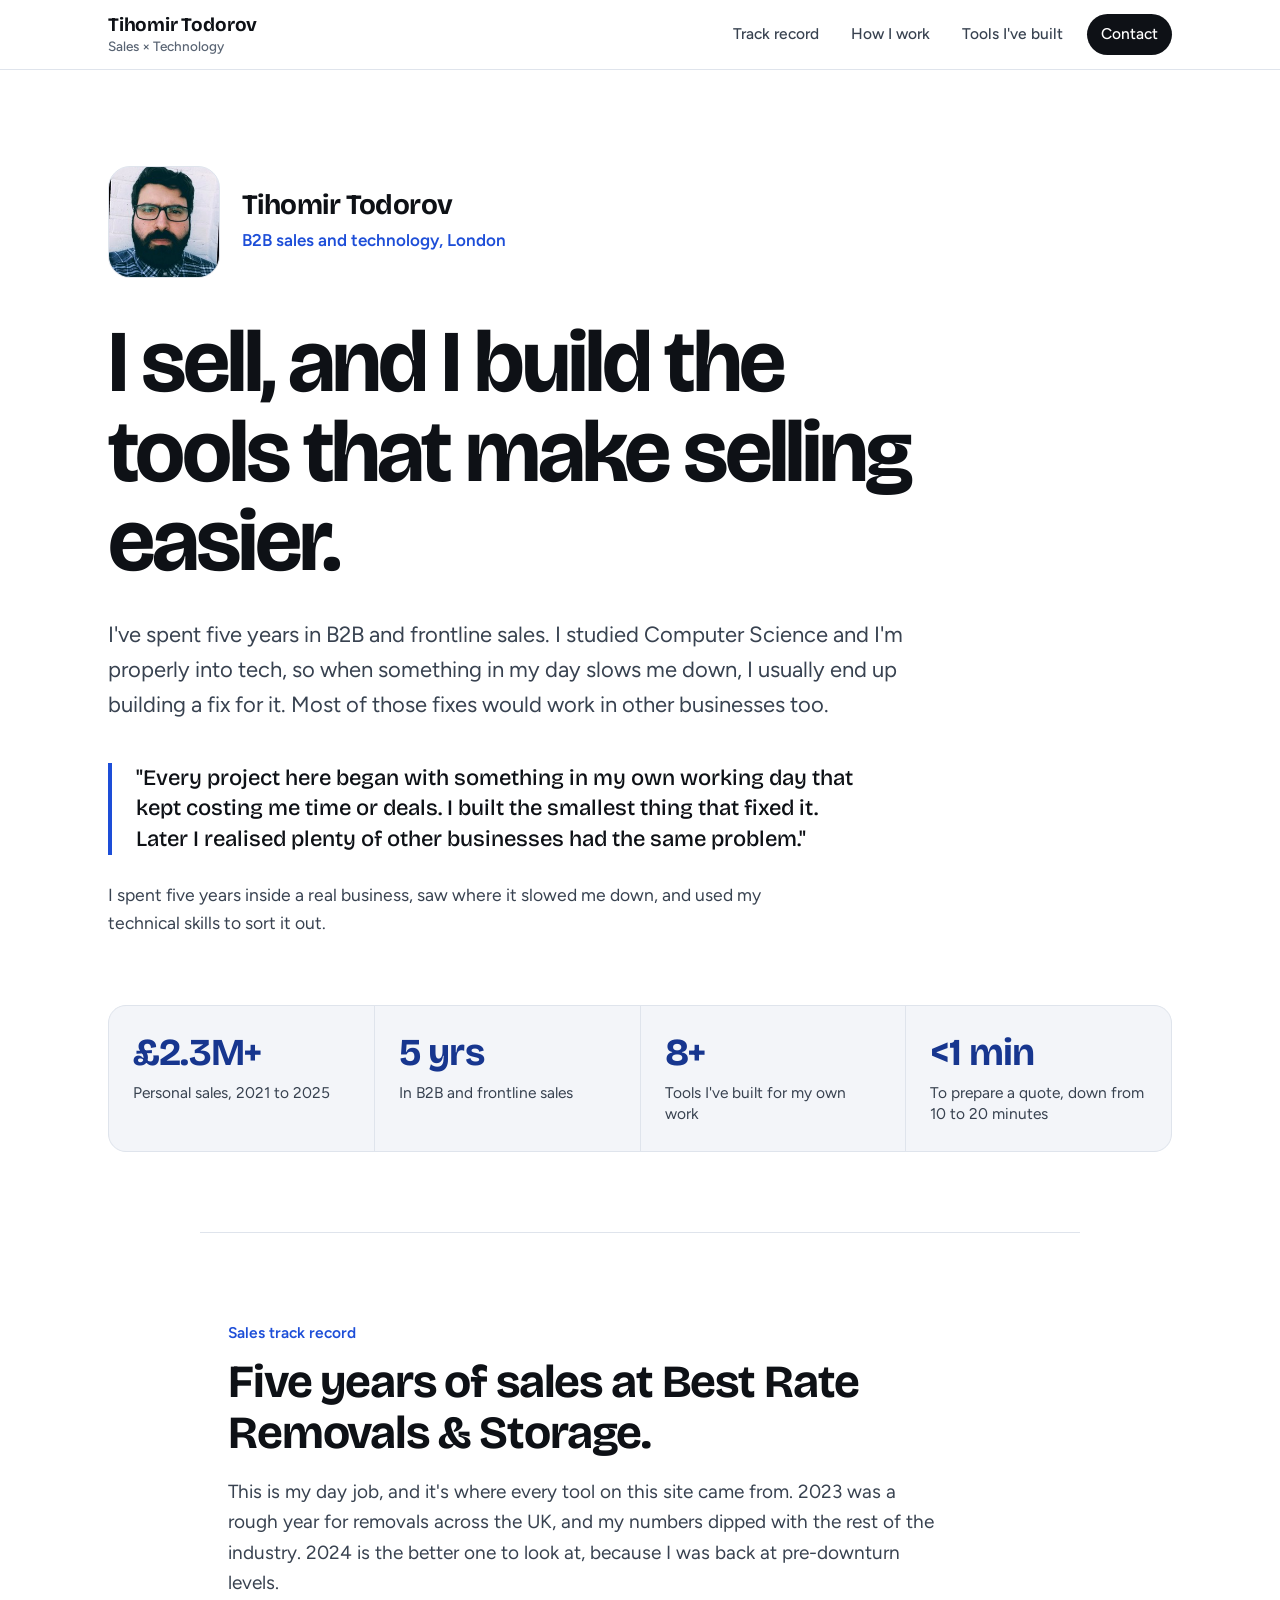
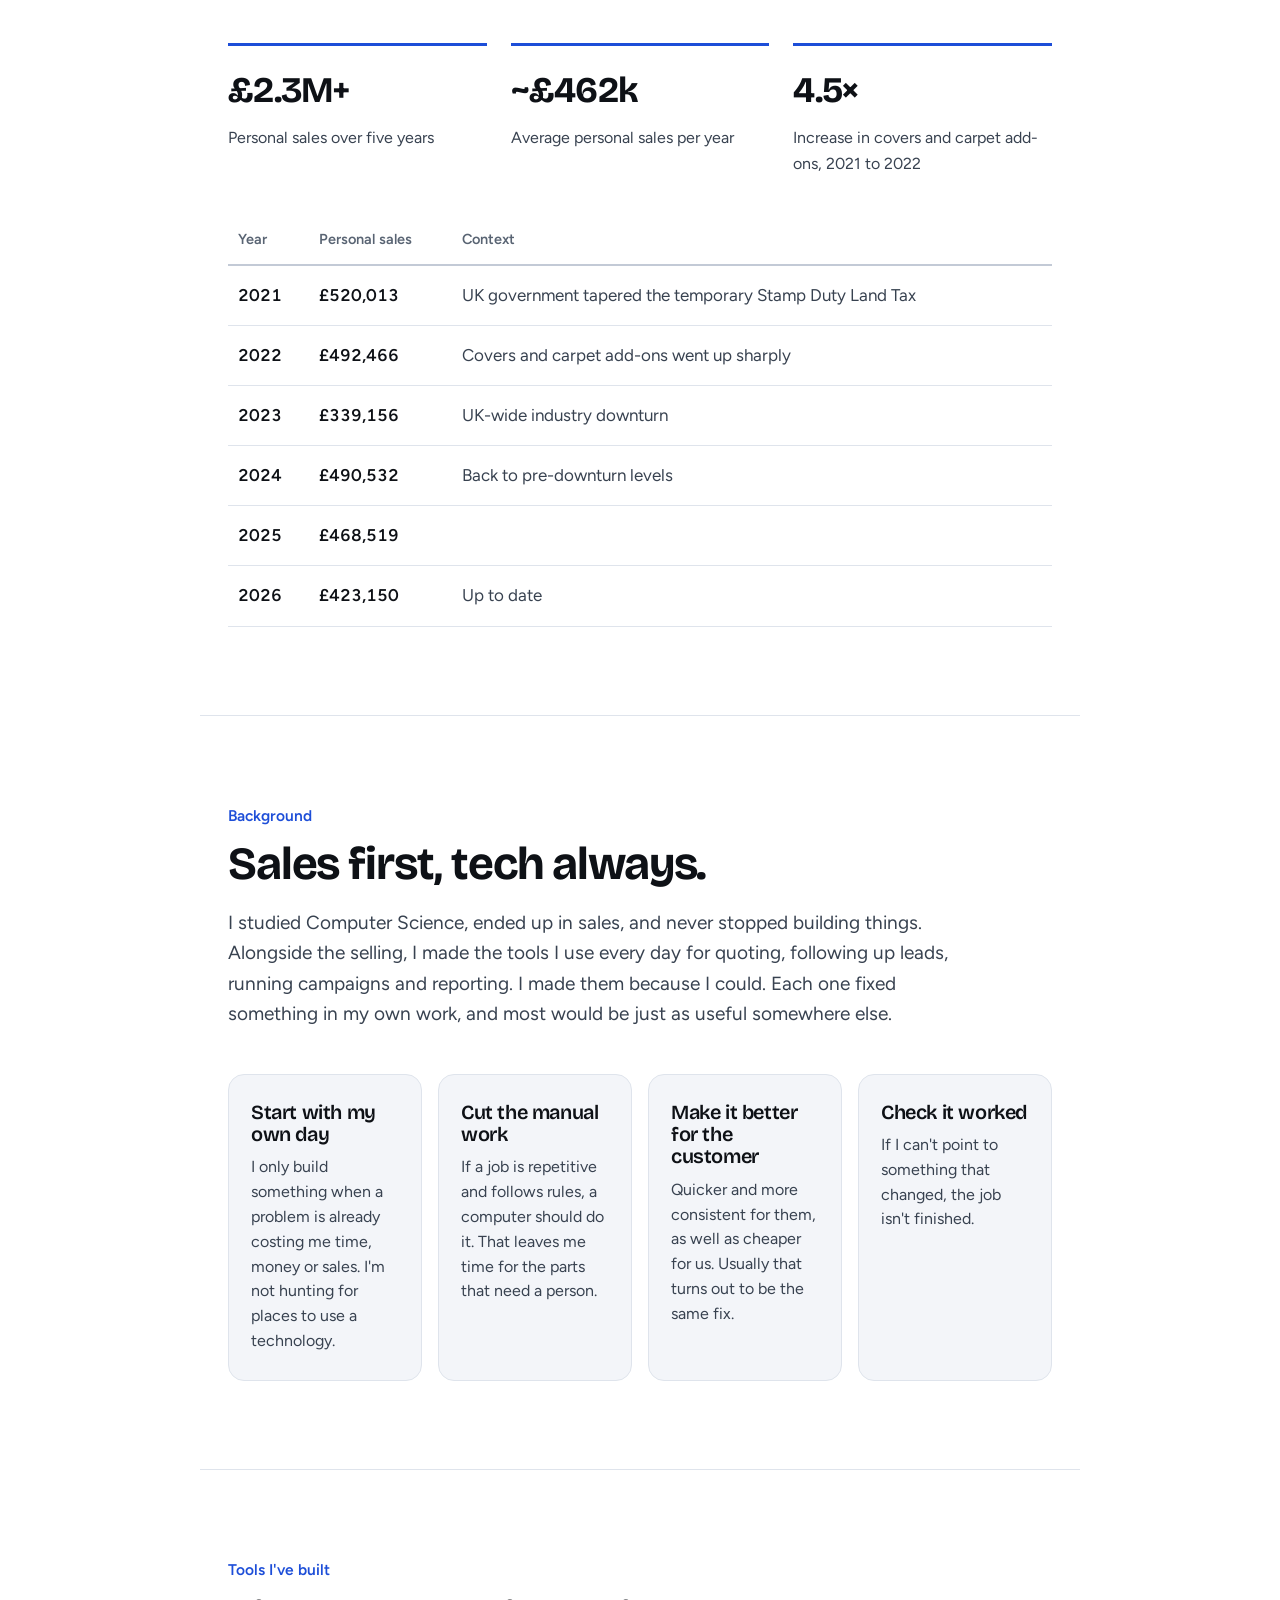
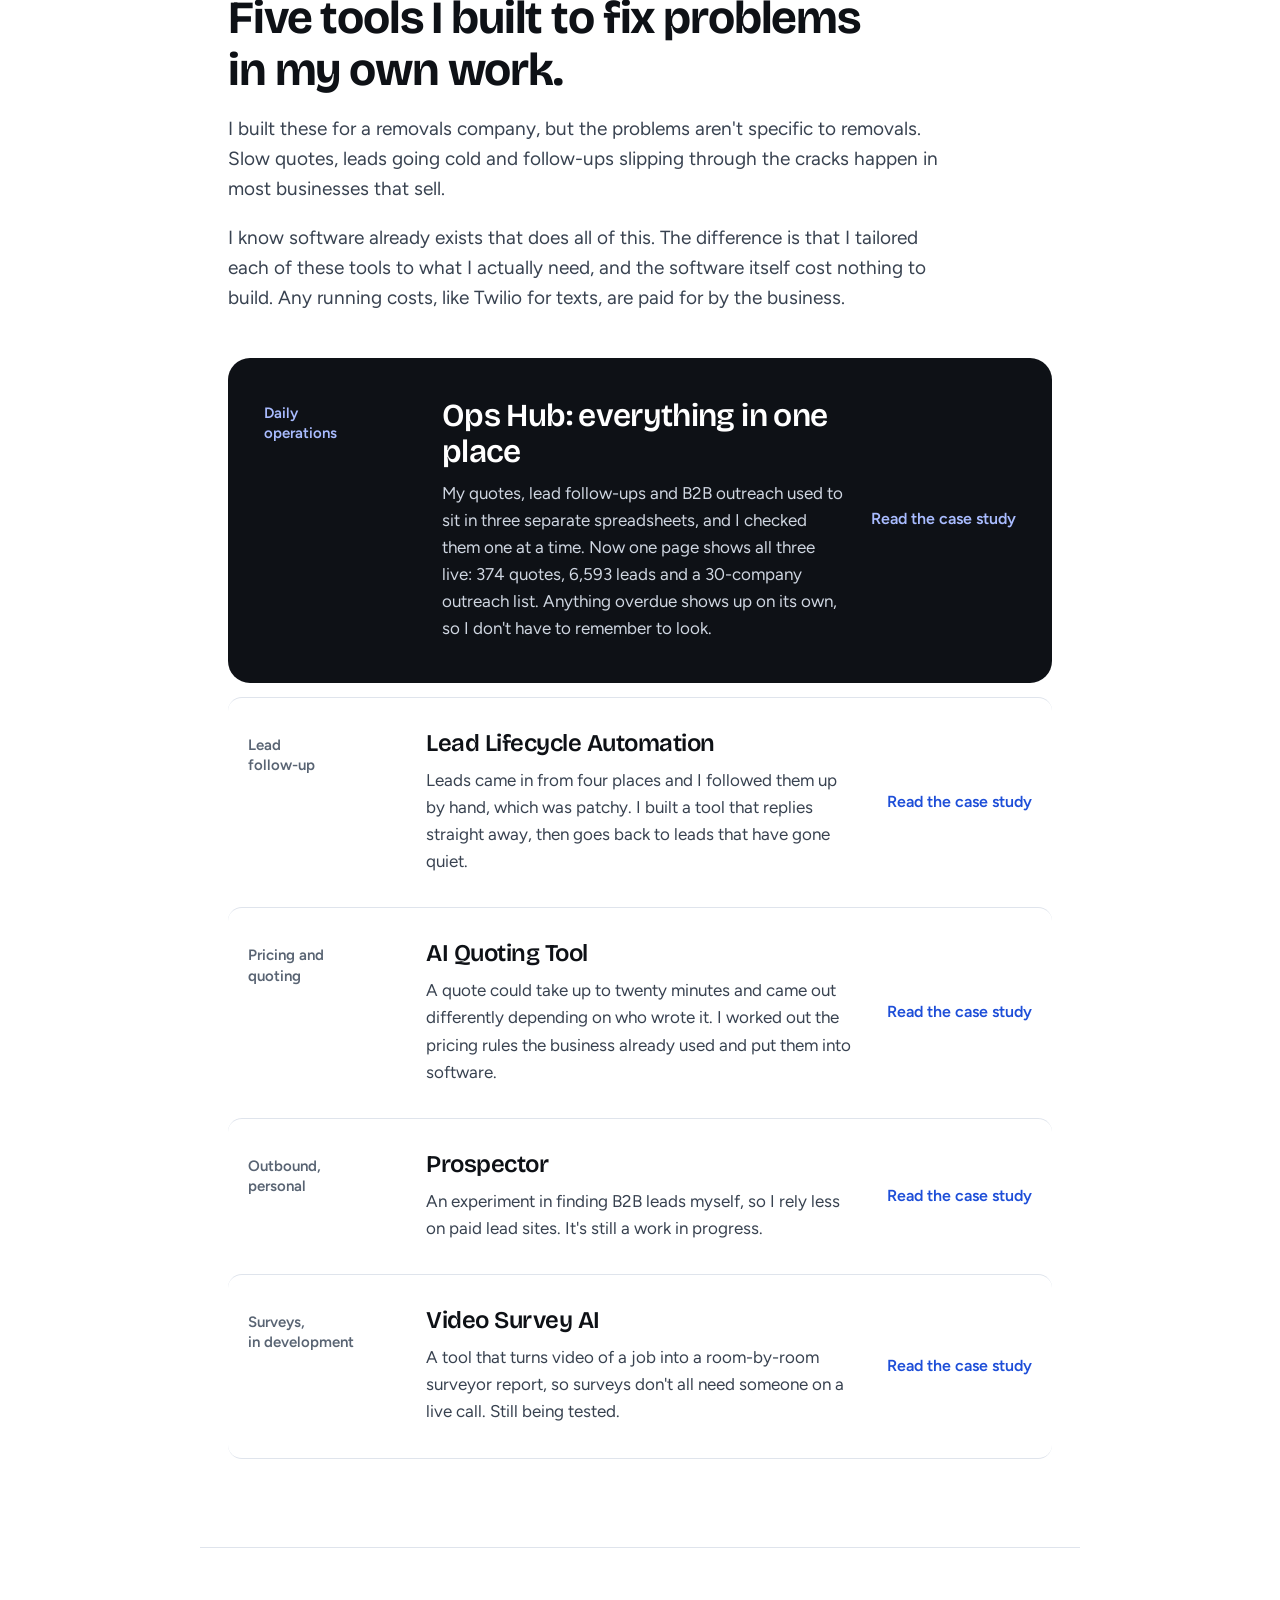
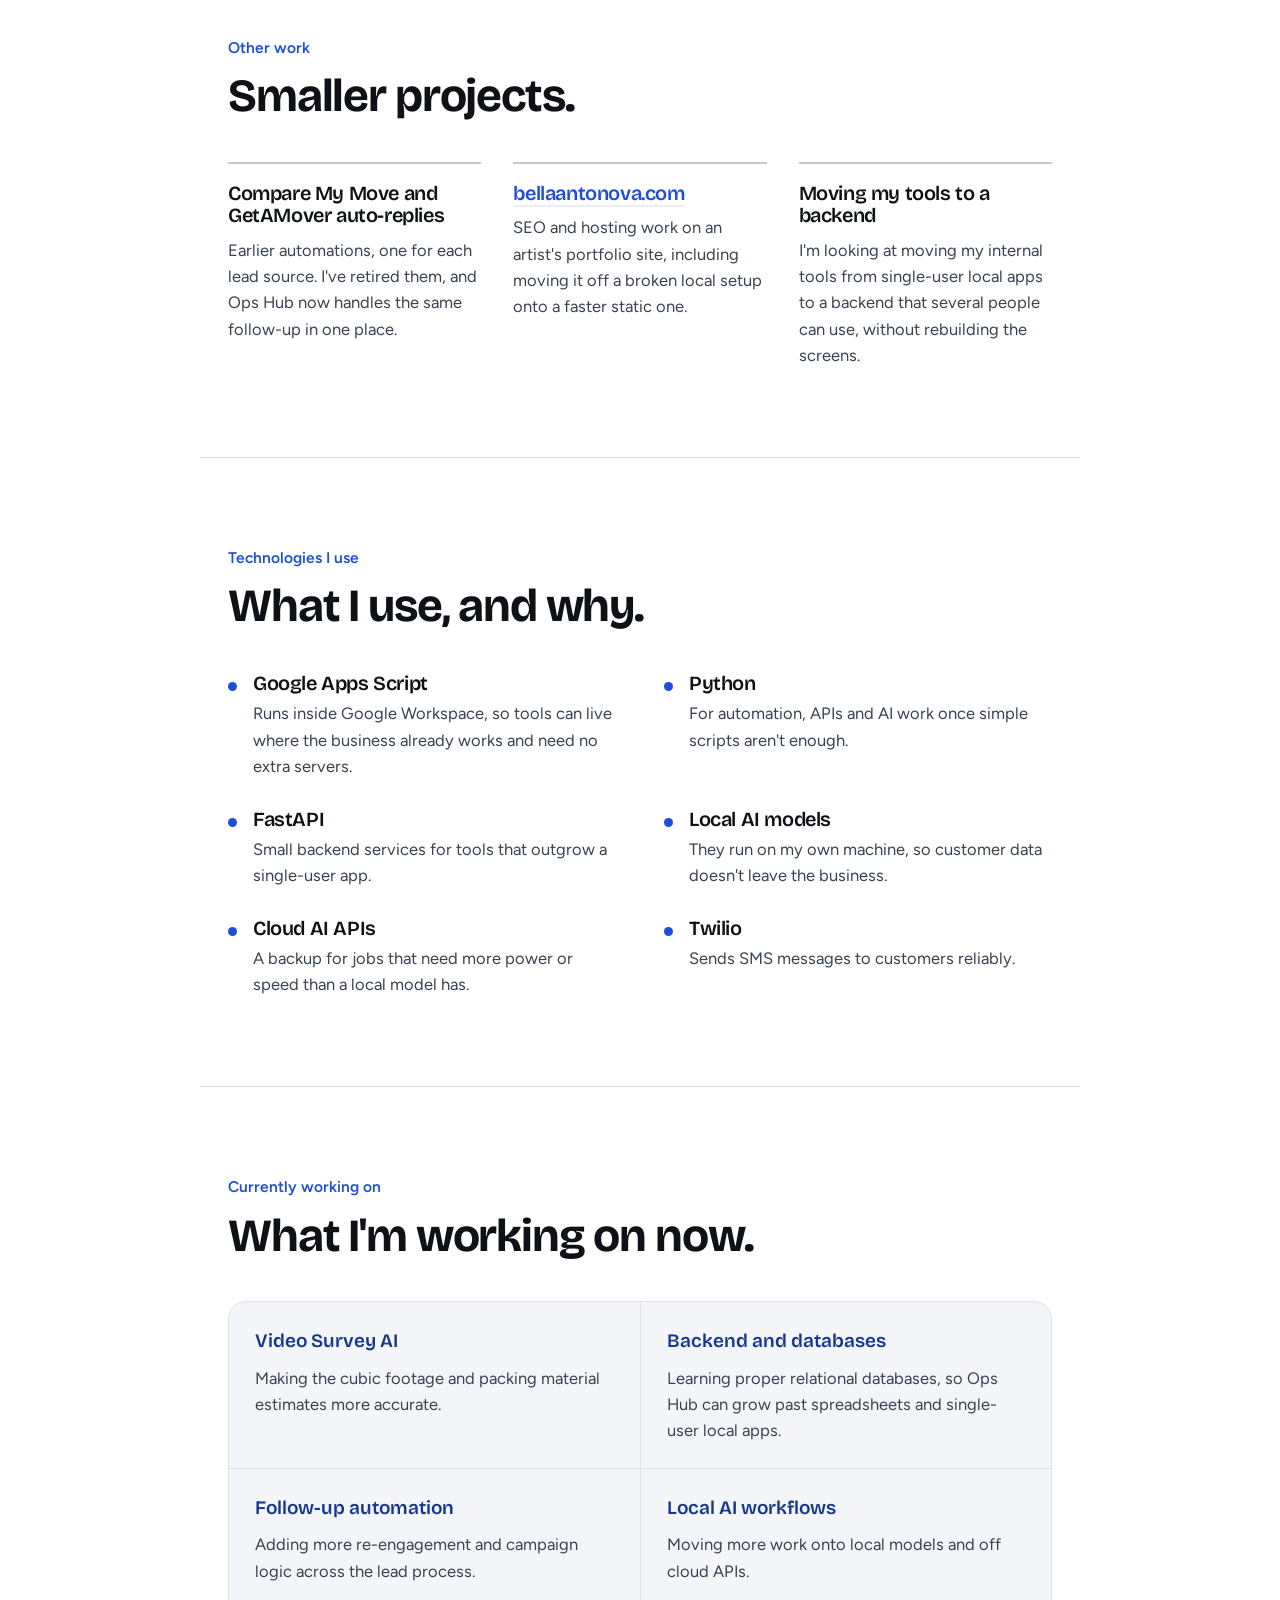
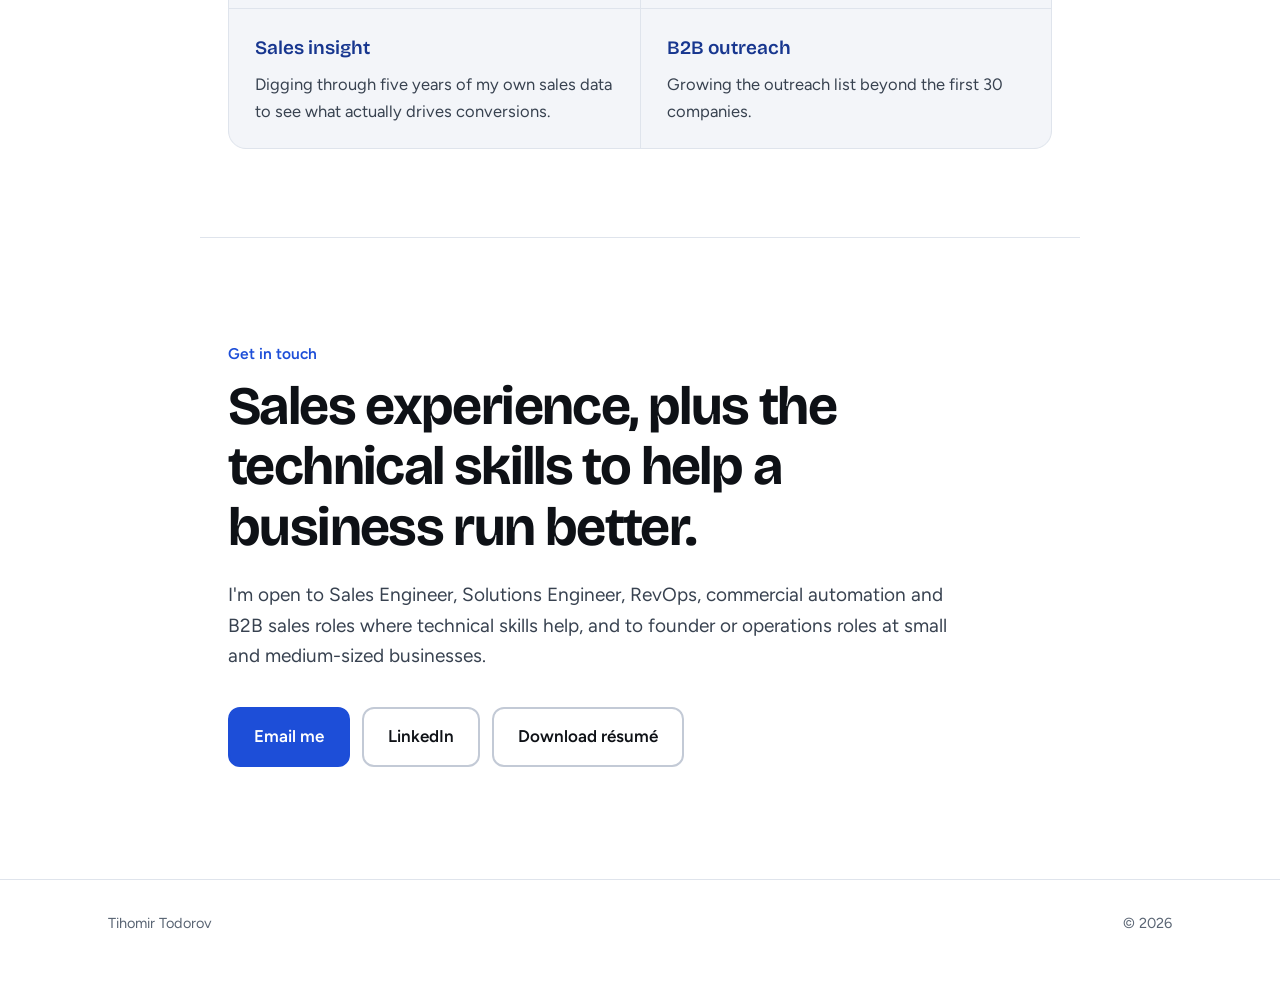
==== commit f5b80185: "Add files via upload" ====
--- a/index.html
+++ b/index.html
@@ -71,6 +71,7 @@
       <tr><td>2023</td><td>£339,156</td><td>UK-wide industry downturn</td></tr>
       <tr><td>2024</td><td>£490,532</td><td>Back to pre-downturn levels</td></tr>
       <tr><td>2025</td><td>£468,519</td><td></td></tr>
+	  <tr><td>2026</td><td>£423,150</td><td>Up to date</td></tr>
     </tbody>
   </table>
 </section>
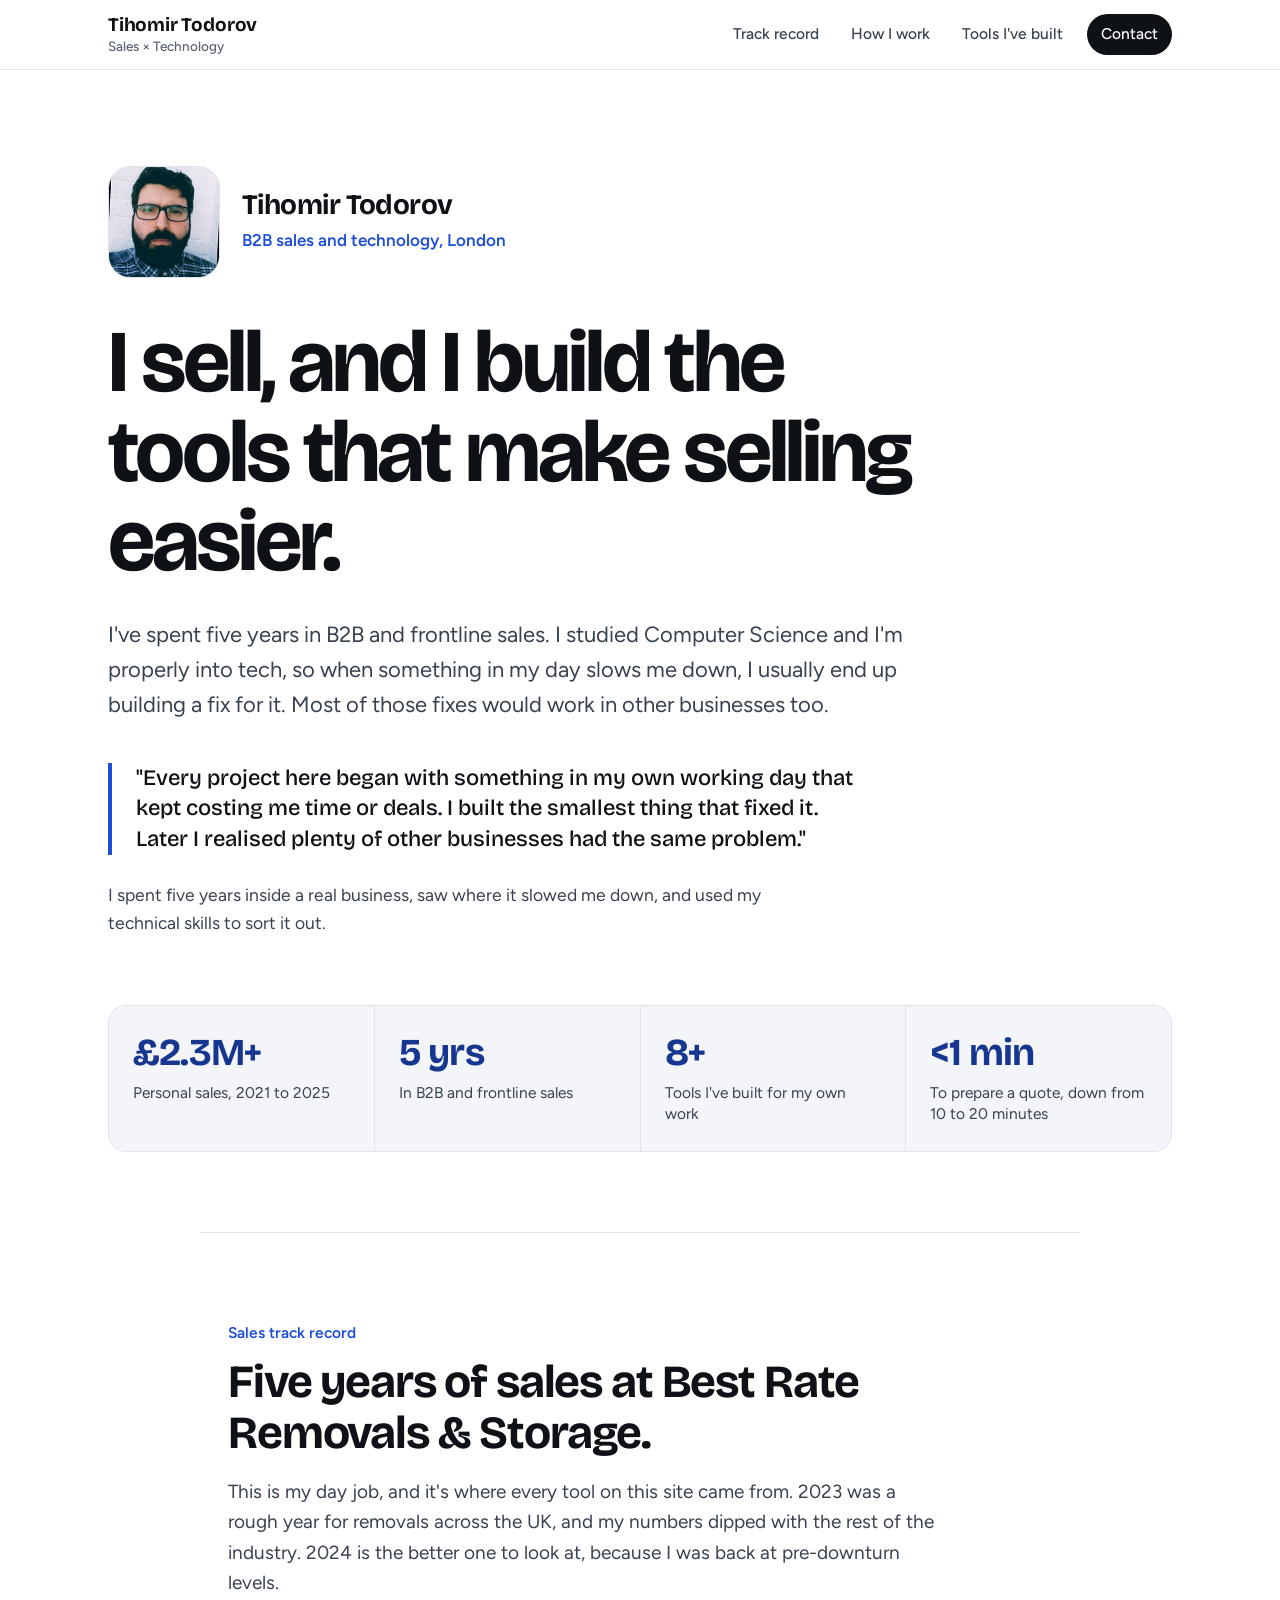
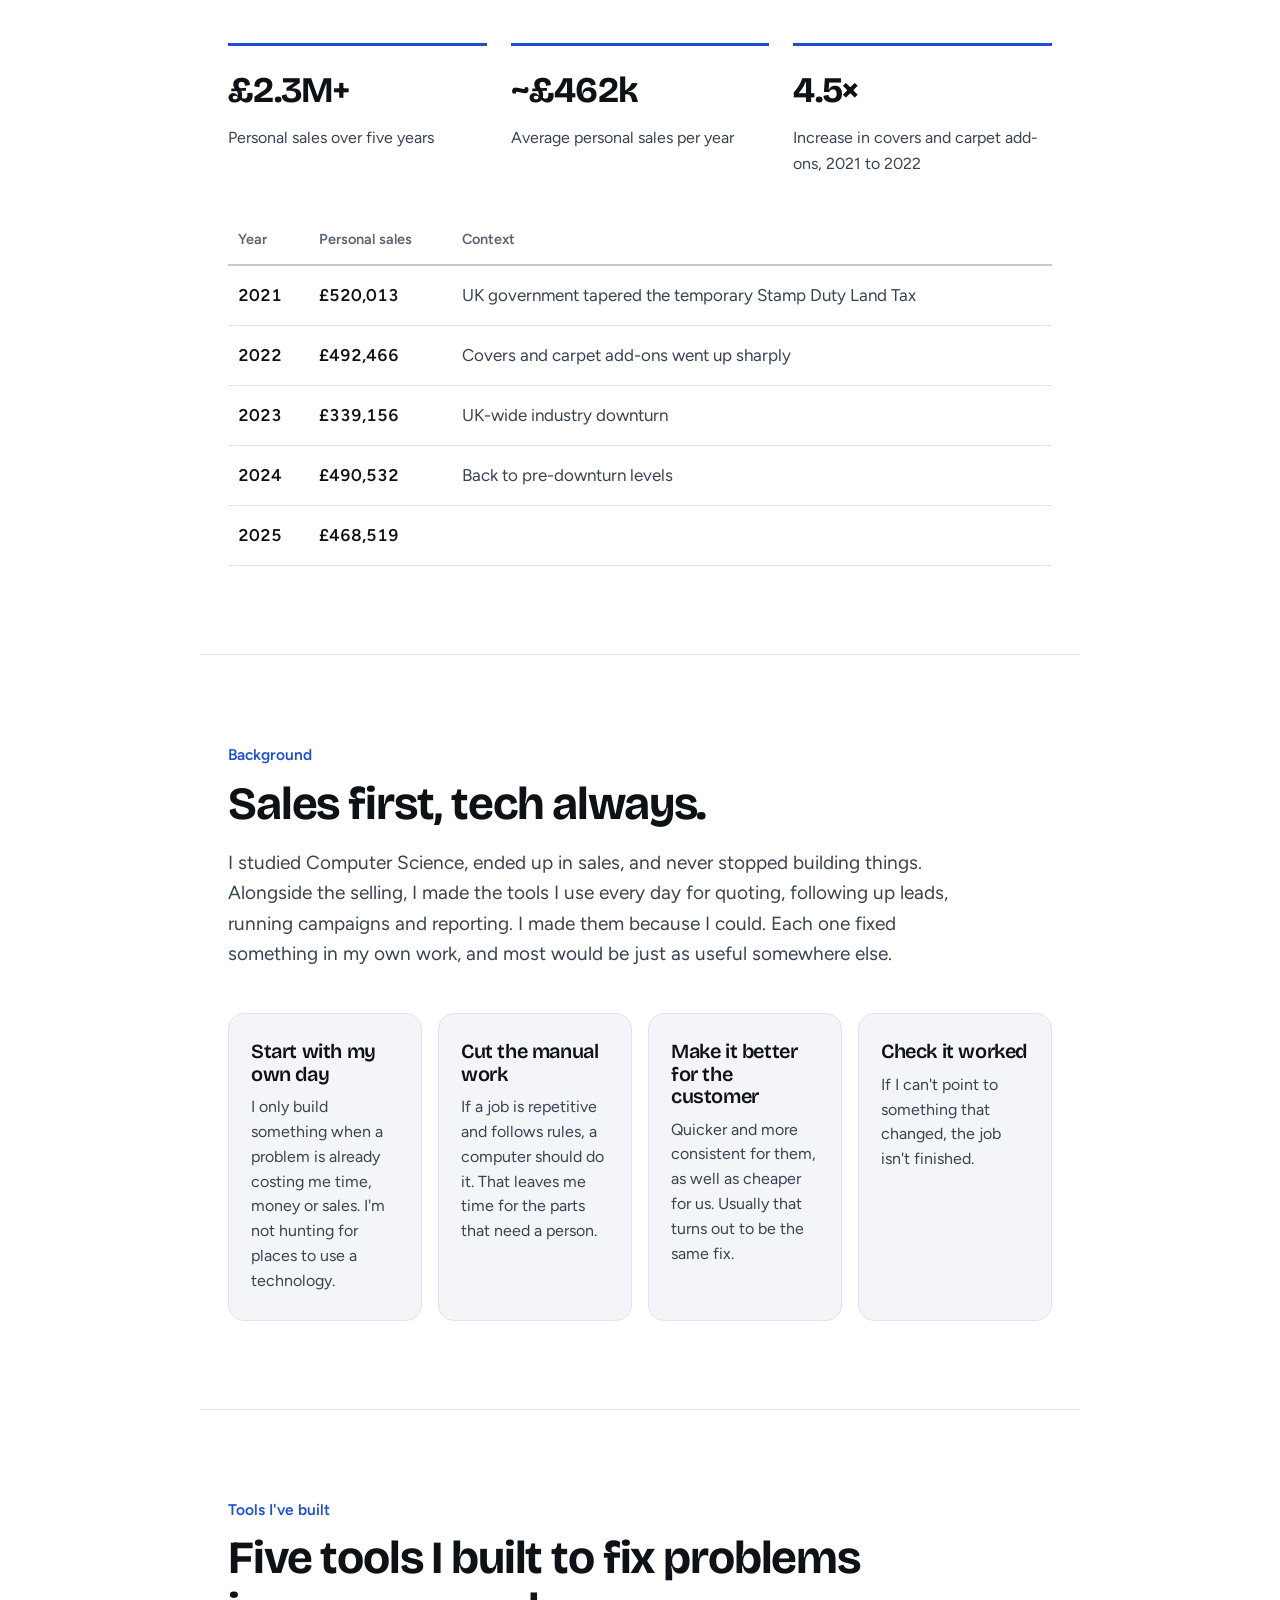
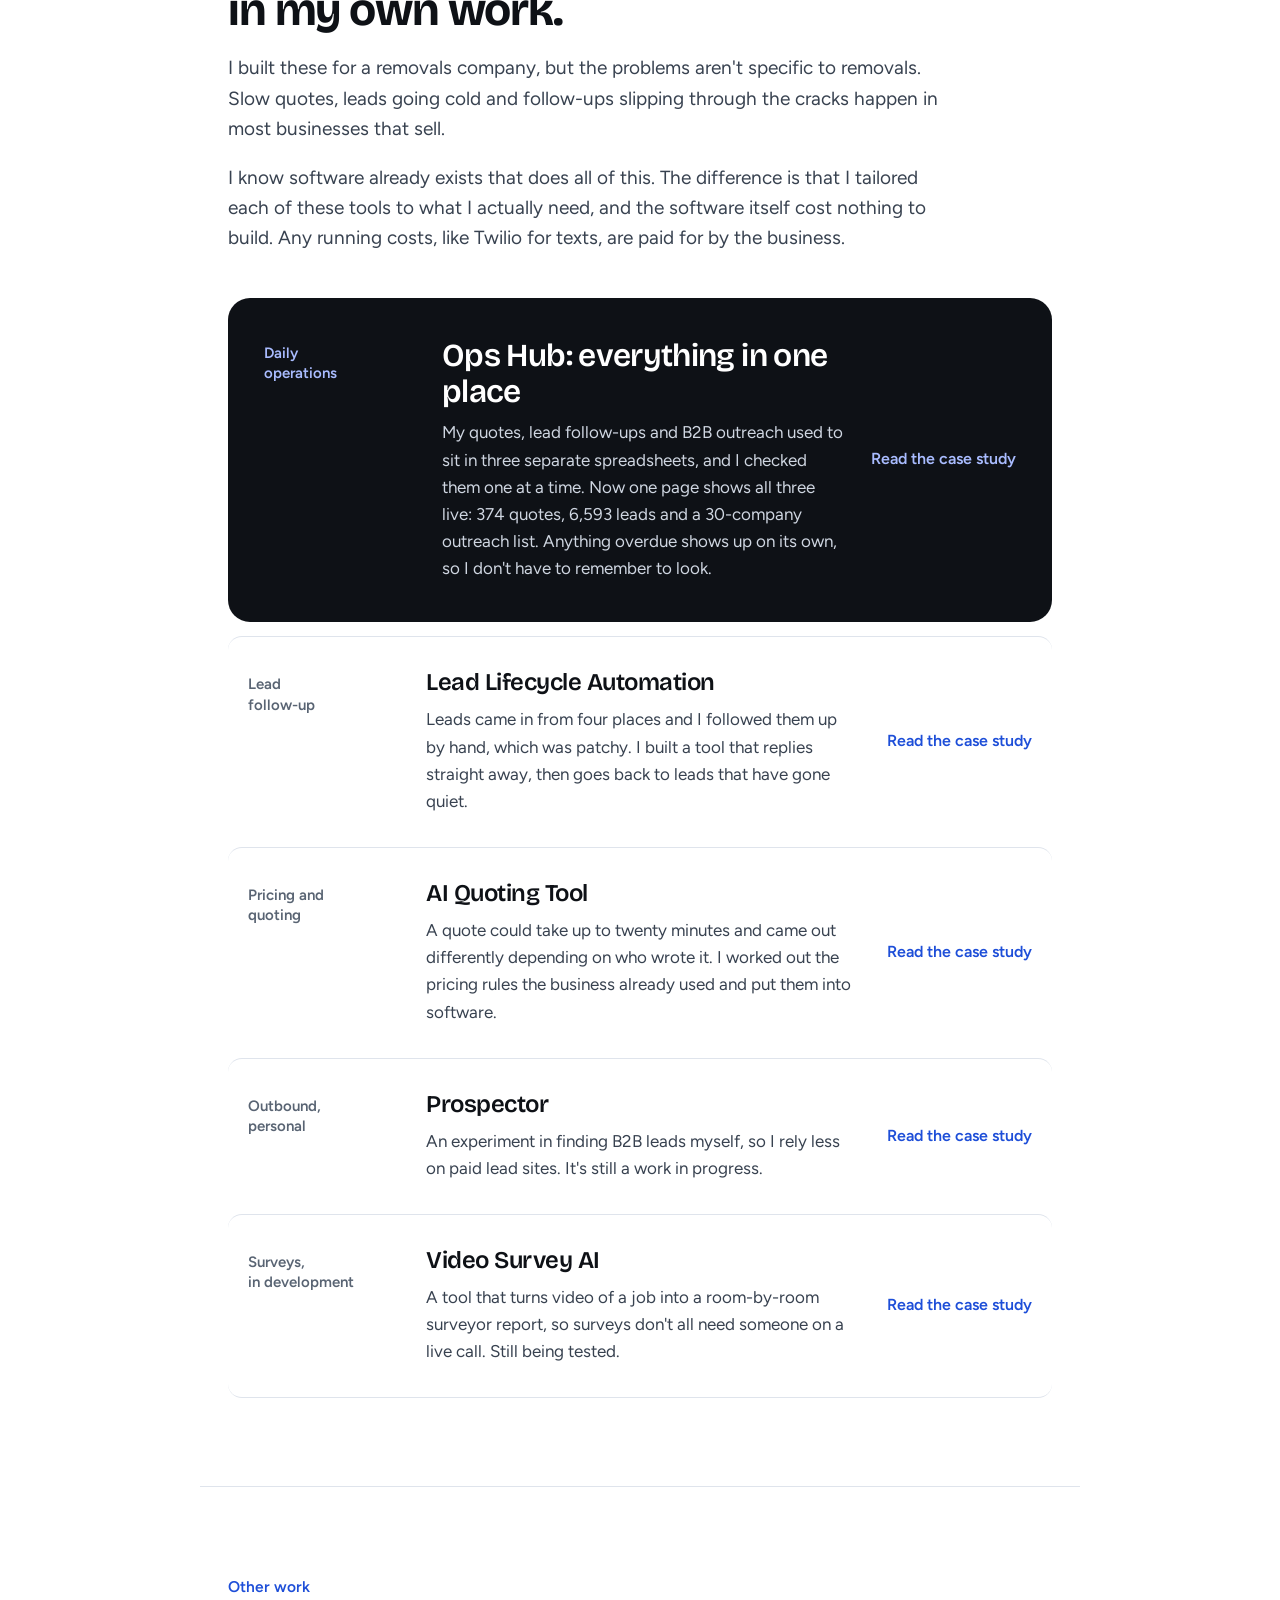
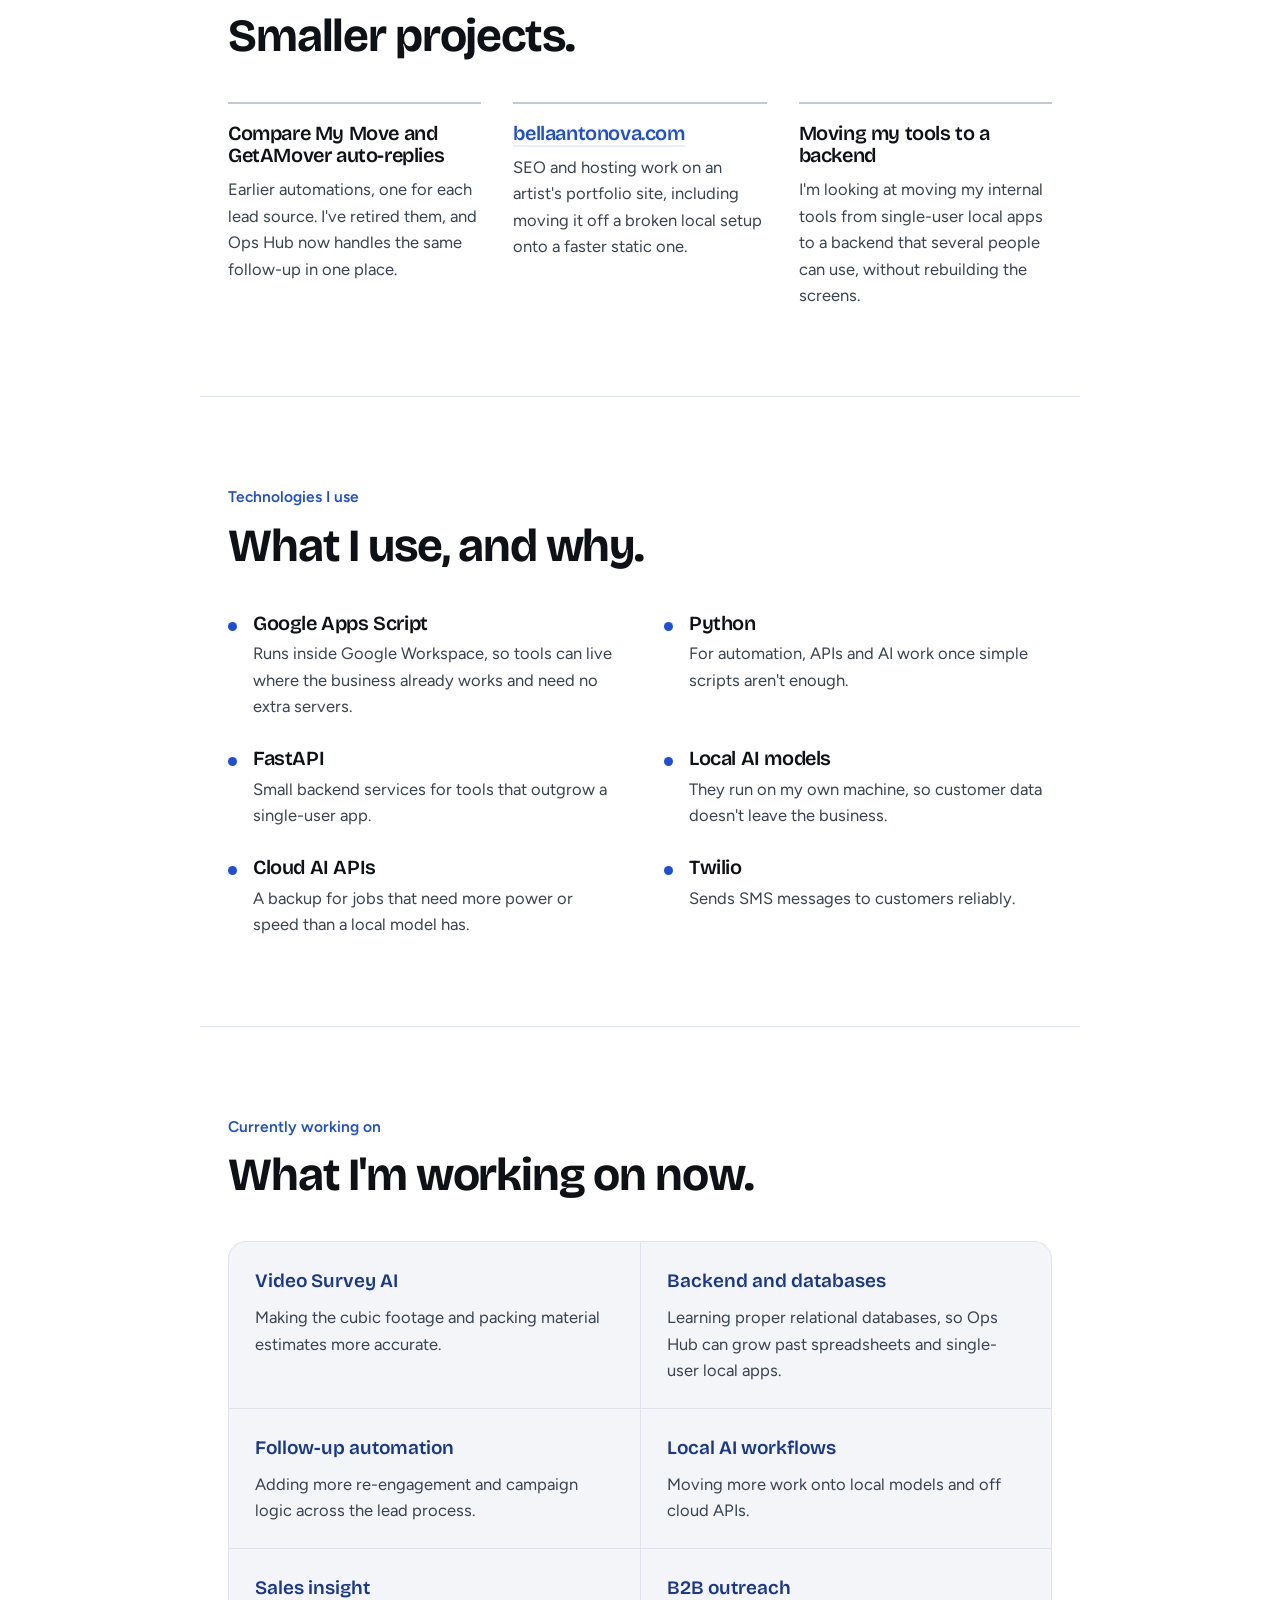
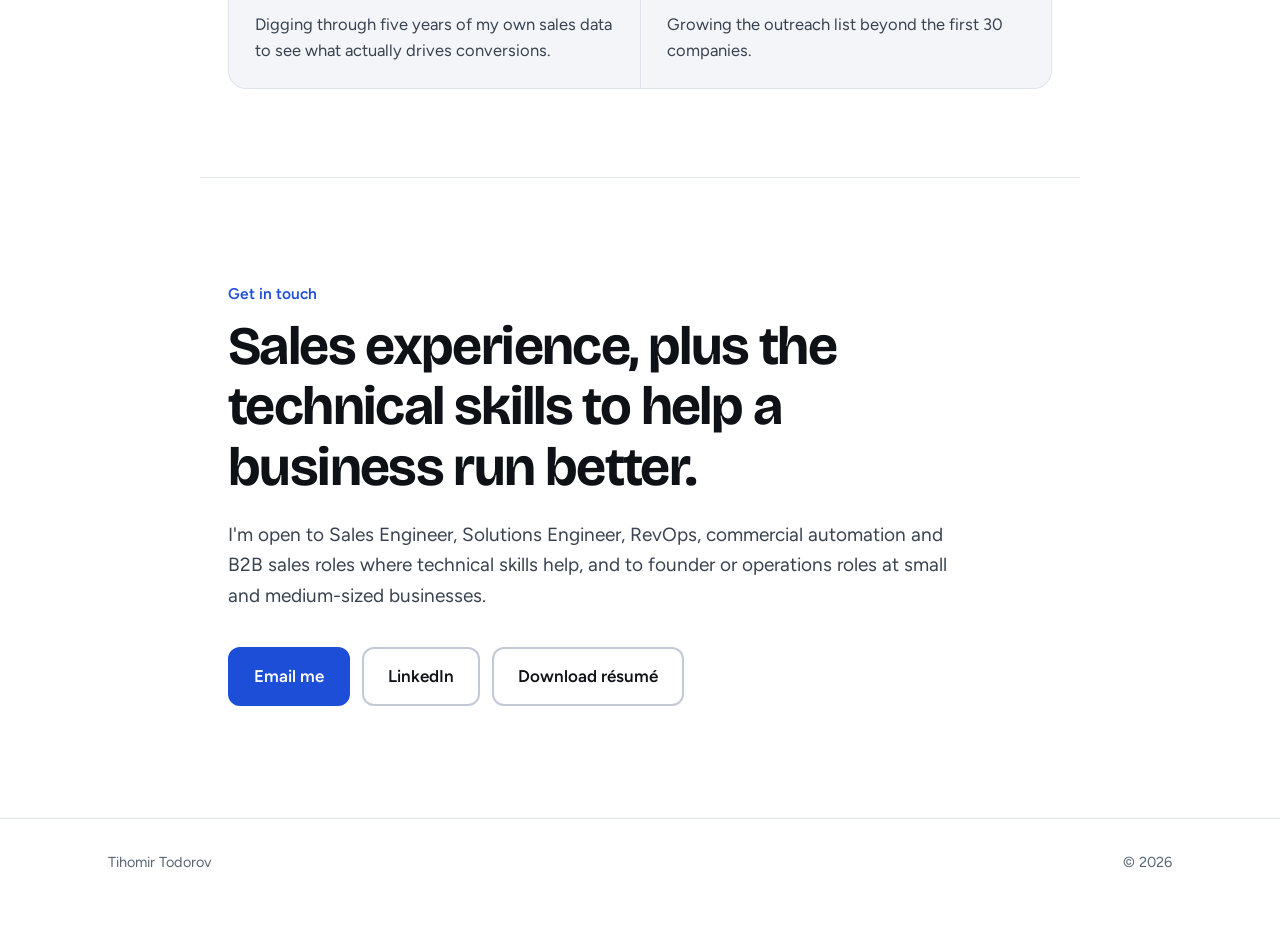
==== commit 5d23cb6a: "Add files via upload" ====
--- a/index.html
+++ b/index.html
@@ -2,7 +2,7 @@
 <html lang="en">
 <head>
 <meta charset="UTF-8" />
-<meta name="viewport" content="width=device-width, initial-scale=1.0" />
+<meta name="viewport" content="width=device-width, initial-scale=1.0, viewport-fit=cover" />
 <title>Tihomir Todorov | Sales and technology</title>
 <meta name="description" content="I'm a B2B salesperson with a Computer Science background. I build small tools that fix problems in my own day-to-day work, and most of them would be useful in other businesses too." />
 <link rel="preconnect" href="https://fonts.googleapis.com">
@@ -71,7 +71,6 @@
       <tr><td>2023</td><td>£339,156</td><td>UK-wide industry downturn</td></tr>
       <tr><td>2024</td><td>£490,532</td><td>Back to pre-downturn levels</td></tr>
       <tr><td>2025</td><td>£468,519</td><td></td></tr>
-	  <tr><td>2026</td><td>£423,150</td><td>Up to date</td></tr>
     </tbody>
   </table>
 </section>
--- a/styles/global.css
+++ b/styles/global.css
@@ -260,3 +260,176 @@
 /* linked project titles */
 .other-item h3 a { color: var(--accent); border-bottom: 2px solid var(--accent-soft); }
 .other-item h3 a:hover { border-bottom-color: var(--accent); }
+
+/* ============================================================
+   RESPONSIVE LAYER
+   Large screens 1600+ | laptops | tablets 901-1024 | tablets 721-900 | phones 720 and under | small phones 400 and under
+   This block sits last on purpose, so it can adjust anything above.
+   ============================================================ */
+
+html { -webkit-text-size-adjust: 100%; text-size-adjust: 100%; }
+img, video { height: auto; }
+h1, h2, h3, p, li, td, a { overflow-wrap: break-word; }
+
+/* stop wide content (code, long chips) from stretching the page */
+.case-body__main, .case-body__aside, .stage__content { min-width: 0; }
+.flow-step { max-width: 100%; }
+
+/* keep content clear of phone notches and rounded corners */
+.container, .site-nav__inner {
+  padding-left: max(28px, env(safe-area-inset-left));
+  padding-right: max(28px, env(safe-area-inset-right));
+}
+.footer { padding-bottom: calc(52px + env(safe-area-inset-bottom)); }
+
+/* the side images column: scroll inside itself if it is taller than the screen */
+@media (min-width: 901px) {
+  .case-body__aside {
+    max-height: calc(100vh - 124px);
+    max-height: calc(100dvh - 124px);
+    overflow-y: auto;
+    overscroll-behavior: contain;
+    padding-right: 2px;
+  }
+}
+
+/* ---------- large screens ---------- */
+@media (min-width: 1600px) {
+  :root { --container: 960px; --container-wide: 1280px; }
+  body { font-size: 19px; }
+}
+@media (min-width: 2200px) {
+  :root { --container-wide: 1440px; }
+  body { font-size: 20px; }
+}
+
+/* ---------- tablets, landscape (901 to 1024) ---------- */
+@media (min-width: 901px) and (max-width: 1024px) {
+  .container, .site-nav__inner { padding-left: max(24px, env(safe-area-inset-left)); padding-right: max(24px, env(safe-area-inset-right)); }
+  .section { padding-top: 72px; padding-bottom: 72px; }
+  .hero { padding-top: 72px; padding-bottom: 64px; }
+  .case-body { grid-template-columns: 1fr 280px; gap: 40px; }
+  .method-grid { gap: 12px; }
+  .method-item { padding: 22px 18px; }
+}
+
+/* ---------- tablets, portrait and large phones landscape (721 to 1000) ---------- */
+@media (min-width: 761px) and (max-width: 1000px) {
+  .case-preview { grid-template-columns: 130px 1fr; gap: 10px 24px; }
+  .case-preview__link { grid-column: 2; align-self: start; }
+  .case-preview.featured { padding: 34px 28px; }
+}
+@media (max-width: 900px) {
+  .case-body { margin-top: 48px; }
+  .case-body__aside { display: grid; grid-template-columns: repeat(auto-fit, minmax(240px, 1fr)); gap: 20px; }
+  .case-body__aside > .section__eyebrow { grid-column: 1 / -1; }
+  .section { padding-top: 64px; padding-bottom: 64px; }
+}
+
+/* lightbox sizing that follows the real visible height on phones */
+.lb__img { max-height: calc(100dvh - 170px); }
+.lb__close { top: max(16px, env(safe-area-inset-top)); right: max(20px, env(safe-area-inset-right)); }
+
+/* ---------- phones (720 and under) ---------- */
+@media (max-width: 720px) {
+  html { scroll-padding-top: 112px; }
+  body { font-size: 17px; }
+  .container, .site-nav__inner { padding-left: max(20px, env(safe-area-inset-left)); padding-right: max(20px, env(safe-area-inset-right)); }
+  .section { padding-top: 56px; padding-bottom: 56px; }
+  .hero { padding-top: 40px; padding-bottom: 48px; }
+  .hero__intro + .hero__title { margin-top: 28px; }
+  .hero__quote { padding-left: 18px; margin-top: 32px; }
+  .stat-strip { margin-top: 44px; }
+  .case-header { padding: 36px 0 32px; }
+  .case-header__dek, .section__lede, .contact-roles { font-size: 17.5px; }
+  .case-header__tag { margin-top: 20px; }
+  .outcome-card { margin-top: 28px; }
+  .compare-grid { margin-top: 36px; gap: 22px; }
+  .stage { grid-template-columns: 16px 1fr; gap: 16px; padding-bottom: 40px; }
+  .stage__title { font-size: 22px; }
+  .stage__body, .rationale__a, .rationale__q, .case-preview p, .stack-row p, .other-item p, .now-item p { font-size: 16.5px; }
+  .case-preview h3 { font-size: 21px; }
+  .case-list { margin-top: 32px; }
+  .stack-chip { border-radius: 14px; }
+  .code-block pre { font-size: 12.5px; padding: 14px; }
+  .contact-section { padding-top: 64px; padding-bottom: 72px; }
+  .contact-links { flex-direction: column; }
+  .contact-links a { text-align: center; width: 100%; }
+  .footer__inner { flex-direction: column; gap: 4px; }
+  .case-body__aside { grid-template-columns: 1fr; }
+}
+
+/* the sales table turns into stacked rows on phones */
+@media (max-width: 560px) {
+  table.ledger, table.ledger tbody { display: block; width: 100%; }
+  table.ledger thead { position: absolute; width: 1px; height: 1px; overflow: hidden; clip: rect(0 0 0 0); white-space: nowrap; }
+  table.ledger tr { display: grid; grid-template-columns: auto 1fr; column-gap: 16px; padding: 14px 0; border-bottom: 1px solid var(--line); }
+  table.ledger td { border: none; padding: 2px 0; }
+  table.ledger td:first-child { color: var(--accent-2); }
+  table.ledger td:nth-child(2) { text-align: right; }
+  table.ledger td:nth-child(3) { grid-column: 1 / -1; font-size: 15px; padding-top: 4px; }
+  table.ledger td:nth-child(3):empty { display: none; }
+}
+
+@media (max-width: 700px) {
+  .lb__img { max-height: calc(100dvh - 220px); }
+  .lb__prev { bottom: max(16px, env(safe-area-inset-bottom)); }
+  .lb__next { bottom: max(16px, env(safe-area-inset-bottom)); }
+}
+
+/* ---------- small phones (400 and under) ---------- */
+@media (max-width: 400px) {
+  .container, .site-nav__inner { padding-left: max(16px, env(safe-area-inset-left)); padding-right: max(16px, env(safe-area-inset-right)); }
+  .hero__title { font-size: 40px; }
+  .section__heading { font-size: 28px; }
+  .stat-strip { grid-template-columns: 1fr; }
+  .case-preview.featured { padding: 26px 18px; }
+  .method-item, .now-item { padding: 20px 18px; }
+}
+
+/* ---------- touch screens ---------- */
+@media (pointer: coarse) {
+  .site-nav__links a { display: flex; align-items: center; min-height: 44px; }
+  .case-header__back { display: inline-flex; align-items: center; min-height: 44px; }
+  .btn-link { display: inline-block; padding: 10px 0; }
+  .lb__btn { width: 52px; height: 52px; }
+}
+/* no sticky hover colours after a tap */
+@media (hover: none) {
+  .case-preview:hover { background: transparent; }
+  .case-preview.featured:hover { background: var(--ink); }
+  img[data-lb]:hover { filter: none; }
+}
+
+/* ---------- short landscape screens (phones turned sideways) ---------- */
+@media (max-height: 520px) and (orientation: landscape) {
+  .site-nav { position: static; }
+  html { scroll-padding-top: 16px; }
+  .case-body__aside { position: static; max-height: none; overflow: visible; }
+  .lb { padding-top: 56px; padding-bottom: 12px; }
+  .lb__img { max-height: calc(100dvh - 110px); }
+  .lb__cap { font-size: 14px; margin-top: 8px; }
+}
+
+/* ---------- print ---------- */
+@media print {
+  .site-nav, .skip-link, .lb { display: none; }
+  body { font-size: 11pt; }
+  .section, .contact-section { padding-top: 28px; padding-bottom: 28px; }
+  .hero { padding-top: 24px; padding-bottom: 28px; }
+  .case-preview.featured { background: none; color: #000; border: 1px solid #999; }
+  .case-preview.featured h3, .case-preview.featured p, .case-preview.featured .case-preview__tag, .case-preview.featured .case-preview__link { color: #000; }
+  .case-body__aside { position: static; max-height: none; overflow: visible; }
+}
+
+/* ---------- phone nav: all four links visible, solid background ---------- */
+.site-nav { background: rgba(255,255,255,0.97); }
+@media (max-width: 720px) {
+  .site-nav__inner { gap: 4px; padding-top: 10px; padding-bottom: 8px; }
+  .site-nav__links { gap: 0; flex-wrap: wrap; overflow-x: visible; }
+  .site-nav__links a { font-size: 14px; padding: 7px 9px; }
+  .site-nav__links li:last-child a { margin-left: 0; }
+}
+@media (max-width: 430px) {
+  .site-nav__links a { font-size: 13px; padding: 7px 6px; }
+}
